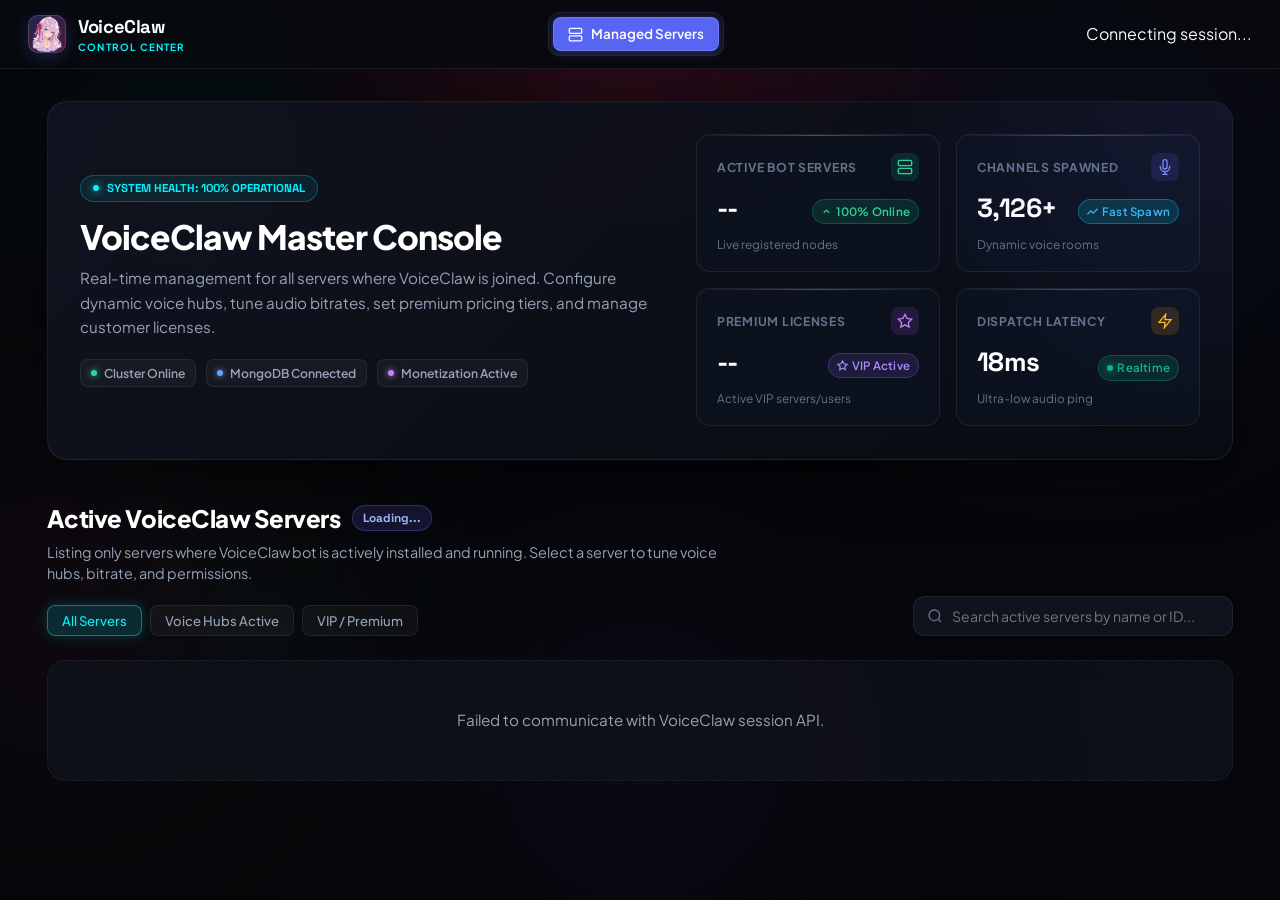
==== dashboard.html @ a47d057a "security: enforce strict authentication gate, protect admin endpoints, and add master owner key logi" ====
<!DOCTYPE html>

<html lang="en">

<head>

  <meta charset="UTF-8">

  <meta name="viewport" content="width=device-width, initial-scale=1.0, maximum-scale=1.0, user-scalable=no, viewport-fit=cover">

  <title>VoiceClaw Master Console | Active Server & Pricing Control Panel</title>

  <meta name="description" content="VoiceClaw Master Operations Dashboard - Manage active Discord servers, dynamic voice hubs, premium subscription pricing, and licenses.">

  <link rel="icon" href="/favicon.png">



  <!-- Typography -->

  <link rel="preconnect" href="https://fonts.googleapis.com">

  <link rel="preconnect" href="https://fonts.gstatic.com" crossorigin>

  <link href="https://fonts.googleapis.com/css2?family=Plus+Jakarta+Sans:wght@400;500;600;700;800&family=Space+Grotesk:wght@500;600;700&display=swap" rel="stylesheet">



  <link rel="stylesheet" href="/style.css?v=4.3">

  <link rel="stylesheet" href="/dashboard.css?v=4.3">

</head>

<body class="dash-body">

  <!-- Dynamic Ambient Mesh Canvas (Jahid_Hasan Motion Engine) -->
  <canvas id="ambient-canvas"></canvas>

  <!-- Ambient Background Glows -->

  <div class="dash-ambient-glow glow-1"></div>

  <div class="dash-ambient-glow glow-2"></div>



  <!-- Top Notification Toast -->

  <div id="dashToast" class="dash-toast">

    <div class="dash-toast-icon">

      <svg width="18" height="18" viewBox="0 0 24 24" fill="none" stroke="currentColor" stroke-width="2.5"><polyline points="20 6 9 17 4 12"/></svg>

    </div>

    <div id="dashToastMsg" class="dash-toast-text">Configuration updated successfully!</div>

  </div>



  <!-- Navigation Header -->

  <header class="dash-header">

    <div class="dash-nav-container">

      <div class="dash-nav-left">

        <a href="/" class="dash-brand" aria-label="VoiceClaw Home">

          <div class="brand-icon-box">

            <img src="/favicon.png" alt="VoiceClaw" class="brand-logo-img">

          </div>

          <div class="brand-text-col">

            <span class="dash-brand-name">VoiceClaw</span>

            <span class="dash-brand-sub">CONTROL CENTER</span>

          </div>

        </a>

        <div class="dash-root-badge" id="adminRootBadge" style="display:none;">

          <span class="pulse-indicator"></span>

          <span>ADMIN CONSOLE</span>

        </div>

      </div>



      <!-- Navigation Tabs -->

      <div class="dash-nav-center">

        <button class="dash-nav-tab active" data-tab="servers">

          <svg width="15" height="15" viewBox="0 0 24 24" fill="none" stroke="currentColor" stroke-width="2"><rect x="2" y="2" width="20" height="8" rx="2" ry="2"/><rect x="2" y="14" width="20" height="8" rx="2" ry="2"/><line x1="6" y1="6" x2="6.01" y2="6"/><line x1="6" y1="18" x2="6.01" y2="18"/></svg>

          <span class="tab-label-full">Managed Servers</span>

          <span class="tab-label-short">Servers</span>

        </button>

        <button class="dash-nav-tab" data-tab="pricing" id="tabPricingBtn" style="display:none;">

          <svg width="15" height="15" viewBox="0 0 24 24" fill="none" stroke="currentColor" stroke-width="2"><polygon points="12 2 15.09 8.26 22 9.27 17 14.14 18.18 21.02 12 17.77 5.82 21.02 7 14.14 2 9.27 8.91 8.26 12 2"/></svg>

          <span class="tab-label-full">Premium Pricing</span>

          <span class="tab-label-short">Pricing</span>

        </button>

        <button class="dash-nav-tab" data-tab="licenses" id="tabLicensesBtn" style="display:none;">

          <svg width="15" height="15" viewBox="0 0 24 24" fill="none" stroke="currentColor" stroke-width="2"><path d="M12 22s8-4 8-10V5l-8-3-8 3v7c0 6 8 10 8 10z"/></svg>

          <span class="tab-label-full">Granted Licenses</span>

          <span class="tab-label-short">Licenses</span>

        </button>

      </div>





      <div class="dash-nav-right" id="userProfileArea">

        <div class="dash-profile-skeleton">Connecting session...</div>

      </div>

    </div>

  </header>



  <!-- Main Container -->

  <main class="dash-main-container">

    

    <!-- Hero / Command Overview Card -->

    <section class="dash-hero-card">

      <div class="dash-hero-grid">

        <div class="dash-hero-left">

          <div class="dash-hero-tag">

            <span class="hero-tag-glow"></span>

            <span>SYSTEM HEALTH: 100% OPERATIONAL</span>

          </div>

          <h1 id="welcomeUser" class="dash-hero-title">VoiceClaw Master Console</h1>

          <p class="dash-hero-sub">

            Real-time management for all servers where VoiceClaw is joined. Configure dynamic voice hubs, tune audio bitrates, set premium pricing tiers, and manage customer licenses.

          </p>

          <div class="dash-quick-badges">

            <span class="quick-chip"><span class="chip-dot emerald"></span> Cluster Online</span>

            <span class="quick-chip"><span class="chip-dot blue"></span> MongoDB Connected</span>

            <span class="quick-chip"><span class="chip-dot purple"></span> Monetization Active</span>

          </div>

        </div>



        <!-- Metric KPI Cards (Liquid Glossium + Analytics Trend) -->
        <div class="dash-stat-grid">
          <div class="dash-stat-box" data-tilt>
            <div class="dash-stat-top">
              <span class="dash-stat-lbl">Active Bot Servers</span>
              <div class="stat-icon-wrapper emerald">
                <svg width="16" height="16" viewBox="0 0 24 24" fill="none" stroke="currentColor" stroke-width="2"><rect x="2" y="2" width="20" height="8" rx="2" ry="2"/><rect x="2" y="14" width="20" height="8" rx="2" ry="2"/><line x1="6" y1="6" x2="6.01" y2="6"/><line x1="6" y1="18" x2="6.01" y2="18"/></svg>
              </div>
            </div>
            <div class="stat-number-row">
              <span class="dash-stat-num" id="statGuildsCount">--</span>
              <span class="kpi-trend-pill success"><svg width="11" height="11" viewBox="0 0 24 24" fill="none" stroke="currentColor" stroke-width="2.5"><polyline points="18 15 12 9 6 15"/></svg> 100% Online</span>
            </div>
            <span class="dash-stat-sub">Live registered nodes</span>
          </div>

          <div class="dash-stat-box" data-tilt>
            <div class="dash-stat-top">
              <span class="dash-stat-lbl">Channels Spawned</span>
              <div class="stat-icon-wrapper blue">
                <svg width="16" height="16" viewBox="0 0 24 24" fill="none" stroke="currentColor" stroke-width="2"><path d="M12 1a3 3 0 0 0-3 3v8a3 3 0 0 0 6 0V4a3 3 0 0 0-3-3z"/><path d="M19 10v2a7 7 0 0 1-14 0v-2"/><line x1="12" y1="19" x2="12" y2="23"/><line x1="8" y1="23" x2="16" y2="23"/></svg>
              </div>
            </div>
            <div class="stat-number-row">
              <span class="dash-stat-num" id="statChannelsSpawned">3,126+</span>
              <span class="kpi-trend-pill cyan"><svg width="11" height="11" viewBox="0 0 24 24" fill="none" stroke="currentColor" stroke-width="2.5"><polyline points="23 6 13.5 15.5 8.5 10.5 1 18"/></svg> Fast Spawn</span>
            </div>
            <span class="dash-stat-sub">Dynamic voice rooms</span>
          </div>

          <div class="dash-stat-box" data-tilt>
            <div class="dash-stat-top">
              <span class="dash-stat-lbl">Premium Licenses</span>
              <div class="stat-icon-wrapper purple">
                <svg width="16" height="16" viewBox="0 0 24 24" fill="none" stroke="currentColor" stroke-width="2"><polygon points="12 2 15.09 8.26 22 9.27 17 14.14 18.18 21.02 12 17.77 5.82 21.02 7 14.14 2 9.27 8.91 8.26 12 2"/></svg>
              </div>
            </div>
            <div class="stat-number-row">
              <span class="dash-stat-num" id="statPremiumCount">--</span>
              <span class="kpi-trend-pill purple"><svg width="11" height="11" viewBox="0 0 24 24" fill="none" stroke="currentColor" stroke-width="2.5"><polygon points="12 2 15.09 8.26 22 9.27 17 14.14 18.18 21.02 12 17.77 5.82 21.02 7 14.14 2 9.27 8.91 8.26 12 2"/></svg> VIP Active</span>
            </div>
            <span class="dash-stat-sub">Active VIP servers/users</span>
          </div>

          <div class="dash-stat-box" data-tilt>
            <div class="dash-stat-top">
              <span class="dash-stat-lbl">Dispatch Latency</span>
              <div class="stat-icon-wrapper amber">
                <svg width="16" height="16" viewBox="0 0 24 24" fill="none" stroke="currentColor" stroke-width="2"><polygon points="13 2 3 14 12 14 11 22 21 10 12 10 13 2"/></svg>
              </div>
            </div>
            <div class="stat-number-row">
              <span class="dash-stat-num" id="statSpawnRate">18ms</span>
              <span class="kpi-trend-pill emerald"><span class="kpi-live-dot"></span> Realtime</span>
            </div>
            <span class="dash-stat-sub">Ultra-low audio ping</span>
          </div>
        </div>

      </div>

    </section>



    <!-- =========================================================================

         TAB 1: ACTIVE MANAGED SERVERS

         ========================================================================= -->

    <section class="dash-tab-content active" id="tabContentServers">

      <div class="dash-section-header">

        <div class="dash-section-title-wrap">

          <div class="title-with-pill">

            <h2 class="dash-section-title">Active VoiceClaw Servers</h2>

            <span class="dash-counter-pill" id="activeServersPill">Loading...</span>

          </div>

          <p class="dash-section-subtitle">
            Listing only servers where VoiceClaw bot is actively installed and running. Select a server to tune voice hubs, bitrate, and permissions.
          </p>
          <div class="dash-quick-filters">
            <button type="button" class="filter-pill active" data-filter="all">All Servers</button>
            <button type="button" class="filter-pill" data-filter="active-hubs">Voice Hubs Active</button>
            <button type="button" class="filter-pill" data-filter="vip">VIP / Premium</button>
          </div>
        </div>



        <div class="dash-filter-group">

          <div class="search-input-box">

            <svg class="search-icon" width="16" height="16" viewBox="0 0 24 24" fill="none" stroke="currentColor" stroke-width="2"><circle cx="11" cy="11" r="8"/><line x1="21" y1="21" x2="16.65" y2="16.65"/></svg>

            <input type="text" id="serverSearchInput" class="dash-search-input" placeholder="Search active servers by name or ID...">

          </div>

        </div>

      </div>



      <!-- Guilds Grid -->

      <div class="dash-guilds-grid" id="guildsGrid">

        <div class="dash-skeleton-grid">

          <div class="dash-skeleton-card">

            <div class="skeleton-row">

              <div class="skeleton-avatar"></div>

              <div class="skeleton-text-col">

                <div class="skeleton-line medium"></div>

                <div class="skeleton-line short"></div>

              </div>

            </div>

            <div class="skeleton-btn"></div>

          </div>

          <div class="dash-skeleton-card">

            <div class="skeleton-row">

              <div class="skeleton-avatar"></div>

              <div class="skeleton-text-col">

                <div class="skeleton-line medium"></div>

                <div class="skeleton-line short"></div>

              </div>

            </div>

            <div class="skeleton-btn"></div>

          </div>

        </div>

      </div>

    </section>



    <!-- =========================================================================

         TAB 2: PREMIUM PRICING CONTROL & MONETIZATION

         ========================================================================= -->

    <section class="dash-tab-content" id="tabContentPricing">

      <div class="dash-section-header">

        <div class="dash-section-title-wrap">

          <div class="title-with-pill">

            <h2 class="dash-section-title">Premium Pricing & Tiers Manager</h2>

            <span class="dash-counter-pill" id="pricingCountPill">3 Active Tiers</span>

          </div>

          <p class="dash-section-subtitle">

            Create, edit, and publish VoiceClaw subscription plans. Changes update the public pricing page and user dashboard in real-time.

          </p>

        </div>



        <div class="dash-filter-group">

          <button class="btn btn-primary" id="btnAddNewPlan">

            <svg width="16" height="16" viewBox="0 0 24 24" fill="none" stroke="currentColor" stroke-width="2.5"><line x1="12" y1="5" x2="12" y2="19"/><line x1="5" y1="12" x2="19" y2="12"/></svg>

            Add New Plan

          </button>

        </div>

      </div>



      <!-- Global Monetization Settings Bar -->

      <div class="admin-payment-settings-card">

        <div class="settings-card-header">

          <div class="settings-title-group">

            <svg width="18" height="18" viewBox="0 0 24 24" fill="none" stroke="currentColor" stroke-width="2"><rect x="1" y="4" width="22" height="16" rx="2" ry="2"/><line x1="1" y1="10" x2="23" y2="10"/></svg>

            <span>Payment Gateways & Instructions</span>

          </div>

          <button class="btn btn-secondary btn-sm" id="btnSavePaymentSettings">Save Settings</button>

        </div>

        <div class="settings-grid-3col">

          <div class="config-group">

            <label class="config-label">

              <span class="label-main">Currency Code</span>

              <span class="config-hint">e.g. USD, BDT, EUR</span>

            </label>

            <input type="text" id="cfgCurrency" class="dash-input" value="USD">

          </div>

          <div class="config-group">

            <label class="config-label">

              <span class="label-main">Currency Symbol</span>

              <span class="config-hint">e.g. $, ৳, €</span>

            </label>

            <input type="text" id="cfgCurrencySymbol" class="dash-input" value="$">

          </div>

          <div class="config-group">

            <label class="config-label">

              <span class="label-main">Support / Order Discord</span>

              <span class="config-hint">Invite or Ticket link</span>

            </label>

            <input type="text" id="cfgSupportUrl" class="dash-input" value="https://discord.gg/y9pgpbt">

          </div>

        </div>

        <div class="config-group" style="margin-top:12px;">

          <label class="config-label">

            <span class="label-main">Custom Payment Instructions (bKash, Nagad, Stripe, Crypto)</span>

            <span class="config-hint">Shown to users in the checkout / upgrade modal</span>

          </label>

          <textarea id="cfgPaymentInstructions" class="dash-input" rows="2" style="resize:vertical;">Pay via bKash / Nagad (Personal: 01XXXXXXXXX) or Discord Ticket. Open a ticket in our support server with your Transaction ID to get verified instantly.</textarea>

        </div>

      </div>



      <!-- Live Editable Pricing Plans Grid -->

      <div class="admin-pricing-grid" id="adminPricingGrid">

        <div class="dash-loading-card">

          <div class="dash-spinner"></div>

          <span>Loading pricing tiers...</span>

        </div>

      </div>

    </section>



    <!-- =========================================================================

         TAB 3: GRANTED LICENSES & USER PERMISSIONS

         ========================================================================= -->

    <section class="dash-tab-content" id="tabContentLicenses">

      <div class="dash-section-header">

        <div class="dash-section-title-wrap">

          <div class="title-with-pill">

            <h2 class="dash-section-title">Direct License Management</h2>

            <span class="dash-counter-pill" id="licensesCountPill">Loading...</span>

          </div>

          <p class="dash-section-subtitle">

            Instantly grant or revoke VoiceClaw Premium for any Discord server or user without requiring bot restarts.

          </p>

        </div>

      </div>



      <!-- Quick Grant License Form Card -->

      <div class="license-grant-card">

        <h3 class="grant-card-title">

          <svg width="18" height="18" viewBox="0 0 24 24" fill="none" stroke="currentColor" stroke-width="2"><path d="M12 22s8-4 8-10V5l-8-3-8 3v7c0 6 8 10 8 10z"/></svg>

          Grant New Premium License

        </h3>

        <div class="grant-form-row">

          <div class="config-group" style="flex:1;">

            <label class="config-label"><span class="label-main">Target Type</span></label>

            <select id="grantTargetType" class="dash-select">

              <option value="guild">Discord Server (Guild ID)</option>

              <option value="user">Discord User (User ID)</option>

            </select>

          </div>



          <div class="config-group" style="flex:2;">

            <label class="config-label"><span class="label-main">Select Active Server or Enter ID</span></label>

            <div style="display:flex; gap:8px;">

              <select id="grantServerSelect" class="dash-select" style="flex:1.2;">

                <option value="">-- Choose from Active Servers --</option>

              </select>

              <input type="text" id="grantTargetIdInput" class="dash-input" placeholder="Or paste Discord ID..." style="flex:1;">

            </div>

          </div>



          <div class="config-group" style="flex:1;">

            <label class="config-label"><span class="label-main">License Plan</span></label>

            <select id="grantPlanSelect" class="dash-select">

              <option value="Lifetime">Lifetime VIP</option>

              <option value="Yearly">Pro Guild Annual</option>

              <option value="Monthly">Server Monthly</option>

              <option value="Partner">Community Partner</option>

            </select>

          </div>



          <div style="align-self:flex-end;">

            <button class="btn btn-primary" id="btnSubmitGrantLicense" style="white-space:nowrap; padding:10px 20px;">

              Grant License

            </button>

          </div>

        </div>

      </div>



      <!-- Active Premium Licenses Tables -->

      <div class="licenses-split-grid">

        <div class="license-table-box">

          <div class="license-table-header">

            <h4><svg width="15" height="15" viewBox="0 0 24 24" fill="none" stroke="currentColor" stroke-width="2" style="margin-right:6px; vertical-align:-2px;"><path d="M2 4l3 12h14l3-12-6 7-4-7-4 7-6-7zm3 16h14v2H5v-2z"/></svg>Premium Guilds (Servers)</h4>

            <span class="dash-counter-pill" id="premGuildCount">0 Guilds</span>

          </div>

          <div class="license-table-wrap">

            <table class="dash-table" id="tablePremGuilds">

              <thead>

                <tr>

                  <th>Guild ID</th>

                  <th>Plan Tier</th>

                  <th>Granted At</th>

                  <th>Action</th>

                </tr>

              </thead>

              <tbody id="tbodyPremGuilds">

                <tr><td colspan="4" style="text-align:center; color:var(--text-muted);">Loading active premium servers...</td></tr>

              </tbody>

            </table>

          </div>

        </div>



        <div class="license-table-box">

          <div class="license-table-header">

            <h4><svg width="15" height="15" viewBox="0 0 24 24" fill="none" stroke="currentColor" stroke-width="2" style="margin-right:6px; vertical-align:-2px;"><polygon points="12 2 15.09 8.26 22 9.27 17 14.14 18.18 21.02 12 17.77 5.82 21.02 7 14.14 2 9.27 8.91 8.26 12 2"/></svg>Premium Users</h4>

            <span class="dash-counter-pill" id="premUserCount">0 Users</span>

          </div>

          <div class="license-table-wrap">

            <table class="dash-table" id="tablePremUsers">

              <thead>

                <tr>

                  <th>User ID</th>

                  <th>Plan Tier</th>

                  <th>Granted At</th>

                  <th>Action</th>

                </tr>

              </thead>

              <tbody id="tbodyPremUsers">

                <tr><td colspan="4" style="text-align:center; color:var(--text-muted);">Loading active premium users...</td></tr>

              </tbody>

            </table>

          </div>

        </div>

      </div>



    </section>



  </main>



  <!-- Server Management Drawer / Creator Channel Modal (Matching Exact TempVoice Screenshots) -->

  <div class="dash-modal-backdrop" id="guildModal">

    <div class="dash-modal-card creator-modal-card">

      

      <!-- Top Breadcrumbs & Header -->

      <div class="creator-modal-top">

        <div class="creator-breadcrumbs">

          <span>...</span>

          <span class="bc-sep">&gt;</span>

          <span>Server Settings</span>

          <span class="bc-sep">&gt;</span>

          <span class="bc-current">Creator Settings</span>

        </div>

        <button class="dash-modal-close" id="btnCloseModal" aria-label="Close modal">

          <svg width="14" height="14" viewBox="0 0 24 24" fill="none" stroke="currentColor" stroke-width="2.5" stroke-linecap="round" stroke-linejoin="round"><line x1="18" y1="6" x2="6" y2="18"/><line x1="6" y1="6" x2="18" y2="18"/></svg>

        </button>

      </div>





      <div class="creator-modal-title-row">

        <div class="creator-title-left">

          <div class="creator-plus-icon">+</div>

          <h2 id="modalGuildName">Creator Channel</h2>

          <span class="creator-date-pill" id="modalCreatorDate">Oct 3, 2026</span>

        </div>

        <div class="creator-title-badges">

          <span class="creator-badge instance"><span class="badge-dot"></span> VoiceClaw Instance</span>

          <span class="creator-badge" id="modalPremiumBadge">No Premium</span>

        </div>

      </div>



      <!-- Navigation Sub-Tabs -->

      <div class="creator-subtabs-nav">

        <button type="button" class="creator-subtab active" data-subtab="setup">

          <svg width="15" height="15" viewBox="0 0 24 24" fill="none" stroke="currentColor" stroke-width="2"><path d="M17 21v-2a4 4 0 0 0-4-4H5a4 4 0 0 0-4 4v2"/><circle cx="9" cy="7" r="4"/><path d="M23 21v-2a4 4 0 0 0-3-3.87"/><path d="M16 3.13a4 4 0 0 1 0 7.75"/></svg>

          Voice Setup & Hubs

        </button>

        <button type="button" class="creator-subtab" data-subtab="permissions">

          <svg width="15" height="15" viewBox="0 0 24 24" fill="none" stroke="currentColor" stroke-width="2"><path d="M14 2H6a2 2 0 0 0-2 2v16a2 2 0 0 0 2 2h12a2 2 0 0 0 2-2V8z"/><polyline points="14 2 14 8 20 8"/><line x1="16" y1="13" x2="8" y2="13"/><line x1="16" y1="17" x2="8" y2="17"/></svg>

          Permissions

        </button>

        <button type="button" class="creator-subtab" data-subtab="moderation">

          <svg width="15" height="15" viewBox="0 0 24 24" fill="none" stroke="currentColor" stroke-width="2"><path d="M12 22s8-4 8-10V5l-8-3-8 3v7c0 6 8 10 8 10z"/></svg>

          Moderation

        </button>

        <button type="button" class="creator-subtab" data-subtab="features">

          <svg width="15" height="15" viewBox="0 0 24 24" fill="none" stroke="currentColor" stroke-width="2"><circle cx="12" cy="12" r="3"/><path d="M19.4 15a1.65 1.65 0 0 0 .33 1.82l.06.06a2 2 0 0 1 0 2.83 2 2 0 0 1-2.83 0l-.06-.06a1.65 1.65 0 0 0-1.82-.33 1.65 1.65 0 0 0-1 1.51V21a2 2 0 0 1-2 2 2 2 0 0 1-2-2v-.09A1.65 1.65 0 0 0 9 19.4a1.65 1.65 0 0 0-1.82.33l-.06.06a2 2 0 0 1-2.83 0 2 2 0 0 1 0-2.83l.06-.06a1.65 1.65 0 0 0 .33-1.82 1.65 1.65 0 0 0-1.51-1H3a2 2 0 0 1-2-2 2 2 0 0 1 2-2h.09A1.65 1.65 0 0 0 4.6 9a1.65 1.65 0 0 0-.33-1.82l-.06-.06a2 2 0 0 1 0-2.83 2 2 0 0 1 2.83 0l.06.06a1.65 1.65 0 0 0 1.82.33H9a1.65 1.65 0 0 0 1-1.51V3a2 2 0 0 1 2-2 2 2 0 0 1 2 2v.09a1.65 1.65 0 0 0 1 1.51 1.65 1.65 0 0 0 1.82-.33l.06-.06a2 2 0 0 1 2.83 0 2 2 0 0 1 0 2.83l-.06.06a1.65 1.65 0 0 0-.33 1.82V9a1.65 1.65 0 0 0 1.51 1H21a2 2 0 0 1 2 2 2 2 0 0 1-2 2h-.09a1.65 1.65 0 0 0-1.51 1z"/></svg>

          Toggle Features

        </button>

      </div>



      <!-- Modal Body With Sub-tab Panes -->

      <div class="creator-modal-body">        <!-- SUBTAB 1: VOICE SETUP & HUBS (UNIFIED) -->

        <div class="creator-tab-pane active" id="paneSetup">

          

          <!-- Hidden inputs for backward compatibility -->

          <input type="hidden" id="cfgRoomPrefix" value="[OWNER_NICKNAME]'s Channel">

          <input type="hidden" id="cfgUserLimit" value="0">

          <input type="hidden" id="cfgUserLimitSlider" value="0">

          <input type="hidden" id="limitBadgeDisplay" value="∞">



          <!-- Card 1: Server Category & Audio Quality -->

          <div class="setup-section-card">

            <div class="setup-section-header">

              <div class="setup-section-title">

                <svg width="17" height="17" viewBox="0 0 24 24" fill="none" stroke="currentColor" stroke-width="2"><path d="M22 19a2 2 0 0 1-2 2H4a2 2 0 0 1-2-2V5a2 2 0 0 1 2-2h5l2 3h9a2 2 0 0 1 2 2z"/></svg>

                Target Server Category & Audio Quality

              </div>

              <span class="setup-section-desc">Select where your voice rooms and interactive control panel reside in your Discord server.</span>

            </div>



            <div class="creator-2col-grid">

              <!-- Left Column: Category Selection & Auto #interface -->

              <div class="creator-col">

                <div class="config-group">

                  <label class="creator-label">

                    <span class="c-label-title">

                      <svg width="15" height="15" viewBox="0 0 24 24" fill="none" stroke="currentColor" stroke-width="2"><path d="M22 19a2 2 0 0 1-2 2H4a2 2 0 0 1-2-2V5a2 2 0 0 1 2-2h5l2 3h9a2 2 0 0 1 2 2z"/></svg>

                      Discord Category

                    </span>

                  </label>

                  <select id="cfgCategory" class="dash-select">

                    <option value="">Default (Synced with Bot Category)</option>

                    <option value="__NEW__">+ Create Brand New Category...</option>

                  </select>

                  <span class="c-help-text">Choose an existing server category or create a new one for all voice rooms.</span>

                </div>



                <!-- New Category Input (Conditional) -->

                <div class="config-group" id="hubNewCategoryWrap" style="display:none; margin-top:14px;">

                  <label class="creator-label">

                    <span class="c-label-title">

                      <svg width="15" height="15" viewBox="0 0 24 24" fill="none" stroke="currentColor" stroke-width="2"><path d="M12 5v14M5 12h14"/></svg>

                      New Category Name

                    </span>

                  </label>

                  <input type="text" id="hubNewCategoryInput" class="dash-input" placeholder="e.g. Voice Rooms (Duo & Trio)" maxlength="80">

                </div>



                <!-- Auto Interface Toggle -->

                <div class="config-group toggle-group" style="margin-top:16px;">

                  <div class="toggle-text-wrap">

                    <span class="toggle-title">

                      <svg width="15" height="15" viewBox="0 0 24 24" fill="none" stroke="currentColor" stroke-width="2" style="margin-right:6px; vertical-align:-2px;"><path d="M21 15a2 2 0 0 1-2 2H7l-4 4V5a2 2 0 0 1 2-2h14a2 2 0 0 1 2 2z"/></svg>

                      Auto-create / Sync #interface Panel

                    </span>

                    <span class="c-help-text">Ensures interactive control buttons (Lock, Hide, Limit, Kick) exist in this category.</span>

                  </div>

                  <label class="switch">

                    <input type="checkbox" id="hubCreateInterface" checked>

                    <span class="slider"></span>

                  </label>

                </div>

              </div>



              <!-- Right Column: Bitrate & Position -->

              <div class="creator-col">

                <div class="config-group">

                  <label class="creator-label">

                    <span class="c-label-title"><svg width="15" height="15" viewBox="0 0 24 24" fill="none" stroke="currentColor" stroke-width="2"><path d="M3 18v-6a9 9 0 0 1 18 0v6"/><path d="M21 19a2 2 0 0 1-2 2h-1a2 2 0 0 1-2-2v-3a2 2 0 0 1 2-2h3zM3 19a2 2 0 0 0 2 2h1a2 2 0 0 0 2-2v-3a2 2 0 0 0-2-2H3z"/></svg> Voice Audio Bitrate</span>

                  </label>

                  <select id="cfgBitrate" class="dash-select">

                    <option value="64">64kbps (Standard Quality)</option>

                    <option value="96" selected>96kbps (High Quality - Recommended)</option>

                    <option value="128">128kbps (Nitro Tier 1)</option>

                    <option value="256">256kbps (Nitro Tier 2)</option>

                    <option value="384">384kbps (Nitro Tier 3)</option>

                  </select>

                  <span class="c-help-text">Select audio bitrate for newly generated voice channels.</span>

                </div>



                <div class="config-group" style="margin-top:16px;">

                  <label class="creator-label">

                    <span class="c-label-title"><svg width="15" height="15" viewBox="0 0 24 24" fill="none" stroke="currentColor" stroke-width="2"><circle cx="12" cy="12" r="10"/><circle cx="12" cy="2"/></svg> Temporary Channel Position</span>

                  </label>

                  <select id="cfgPosition" class="dash-select">

                    <option value="bottom" selected>At the bottom of category</option>

                    <option value="top">At the top of category</option>

                    <option value="below">Below Creator Channel</option>

                  </select>

                  <span class="c-help-text">Where user rooms spawn in relation to the Master Join channel.</span>

                </div>

              </div>

            </div>

          </div>



          <!-- Card 2: Voice Channel Deployer & Presets -->

          <div class="setup-section-card" style="margin-top:20px;">

            <div class="setup-section-header">

              <div class="setup-section-title">

                <svg width="17" height="17" viewBox="0 0 24 24" fill="none" stroke="currentColor" stroke-width="2"><path d="M17 21v-2a4 4 0 0 0-4-4H5a4 4 0 0 0-4 4v2"/><circle cx="9" cy="7" r="4"/><path d="M23 21v-2a4 4 0 0 0-3-3.87"/><path d="M16 3.13a4 4 0 0 1 0 7.75"/></svg>

                Deploy Voice Channels (Duo, Trio, Squad, Custom Limit, JTC)

              </div>

              <span class="setup-section-desc">Click a quick preset or customize player capacity and room template. Deploy as many channels as you need!</span>

            </div>



            <!-- Quick Presets Grid -->

            <div class="hub-presets-wrap">

              <div class="hub-presets-title">Quick 1-Click Presets</div>

              <div class="hub-presets-grid">

                <button type="button" class="hub-preset-card" id="presetDuo">

                  <span class="preset-icon-svg">

                    <svg width="20" height="20" viewBox="0 0 24 24" fill="none" stroke="currentColor" stroke-width="2"><path d="M16 21v-2a4 4 0 0 0-4-4H6a4 4 0 0 0-4 4v2"/><circle cx="9" cy="7" r="4"/><path d="M22 21v-2a4 4 0 0 0-3-3.87"/><path d="M16 3.13a4 4 0 0 1 0 7.75"/></svg>

                  </span>

                  <span class="preset-name">Duo VC Hub</span>

                  <span class="preset-meta">Limit: 2 Players</span>

                </button>



                <button type="button" class="hub-preset-card" id="presetTrio">

                  <span class="preset-icon-svg">

                    <svg width="20" height="20" viewBox="0 0 24 24" fill="none" stroke="currentColor" stroke-width="2"><polygon points="6 2 18 2 18 6 6 6 6 2"/><rect x="3" y="6" width="18" height="16" rx="2"/><circle cx="12" cy="14" r="2"/></svg>

                  </span>

                  <span class="preset-name">Trio VC Hub</span>

                  <span class="preset-meta">Limit: 3 Players</span>

                </button>



                <button type="button" class="hub-preset-card" id="presetSquad">

                  <span class="preset-icon-svg">

                    <svg width="20" height="20" viewBox="0 0 24 24" fill="none" stroke="currentColor" stroke-width="2"><rect x="3" y="3" width="7" height="7"/><rect x="14" y="3" width="7" height="7"/><rect x="14" y="14" width="7" height="7"/><rect x="3" y="14" width="7" height="7"/></svg>

                  </span>

                  <span class="preset-name">Squad VC Hub</span>

                  <span class="preset-meta">Limit: 4 Players</span>

                </button>



                <button type="button" class="hub-preset-card" id="presetJtc">

                  <span class="preset-icon-svg">

                    <svg width="20" height="20" viewBox="0 0 24 24" fill="none" stroke="currentColor" stroke-width="2"><polyline points="13 2 3 14 12 14 11 22 21 10 12 10 13 2"/></svg>

                  </span>

                  <span class="preset-name">Standard JTC</span>

                  <span class="preset-meta">Dynamic (Limit: ∞)</span>

                </button>



                <button type="button" class="hub-preset-card" id="presetFixed">

                  <span class="preset-icon-svg">

                    <svg width="20" height="20" viewBox="0 0 24 24" fill="none" stroke="currentColor" stroke-width="2"><path d="M20.59 13.41l-7.17 7.17a2 2 0 0 1-2.83 0L2 12V2h10l8.59 8.59a2 2 0 0 1 0 2.82z"/><line x1="7" y1="7" x2="7.01" y2="7"/></svg>

                  </span>

                  <span class="preset-name">Fixed-Name Hub</span>

                  <span class="preset-meta">Enforced Room Name</span>

                </button>



                <button type="button" class="hub-preset-card" id="presetPerm">

                  <span class="preset-icon-svg">

                    <svg width="20" height="20" viewBox="0 0 24 24" fill="none" stroke="currentColor" stroke-width="2"><circle cx="12" cy="8" r="7"/><polyline points="8.21 13.89 7 23 12 20 17 23 15.79 13.88"/></svg>

                  </span>

                  <span class="preset-name">Permanent VC</span>

                  <span class="preset-meta">24/7 Persistent Room</span>

                </button>

              </div>

            </div>



            <!-- Hub Config Inputs (2 Column Grid) -->

            <div class="creator-2col-grid" style="margin-top:16px;">

              <!-- Left Column: Master Join Name & User Limit -->

              <div class="creator-col">

                <!-- Hub Architecture Type -->

                <div class="config-group">

                  <label class="creator-label">

                    <span class="c-label-title">

                      <svg width="15" height="15" viewBox="0 0 24 24" fill="none" stroke="currentColor" stroke-width="2"><polygon points="12 2 2 7 12 12 22 7 12 2"/><polyline points="2 17 12 22 22 17"/><polyline points="2 12 12 17 22 12"/></svg>

                      Hub Architecture Type

                    </span>

                  </label>

                  <select id="hubTypeSelect" class="dash-select">

                    <option value="duo">Duo Voice Hub (Limit: 2 Players)</option>

                    <option value="trio">Trio Voice Hub (Limit: 3 Players)</option>

                    <option value="squad">Squad Voice Hub (Limit: 4 Players)</option>

                    <option value="jtc">Standard Join-to-Create (Dynamic)</option>

                    <option value="fixed">Fixed-Name Themed Hub (Locked Name)</option>

                    <option value="permanent">Permanent 24/7 Channel Hub</option>

                  </select>

                  <span class="c-help-text">Choose the operating model and capacity behavior for this hub.</span>

                </div>



                <!-- Master Join Channel Name -->

                <div class="config-group" style="margin-top:16px;">

                  <label class="creator-label">

                    <span class="c-label-title">

                      <svg width="15" height="15" viewBox="0 0 24 24" fill="none" stroke="currentColor" stroke-width="2"><path d="M3 18v-6a9 9 0 0 1 18 0v6"/><path d="M21 19a2 2 0 0 1-2 2h-1a2 2 0 0 1-2-2v-3a2 2 0 0 1 2-2h3zM3 19a2 2 0 0 0 2 2h1a2 2 0 0 0 2-2v-3a2 2 0 0 0-2-2H3z"/></svg>

                      Master Join Channel Name

                    </span>

                  </label>

                  <input type="text" id="hubJoinChanName" class="dash-input" value="+ Join Duo" placeholder="e.g. + Join Duo" maxlength="90">

                  <span class="c-help-text">The channel members click to automatically spawn their room.</span>

                </div>



                <!-- User Limit (Slider + Input) -->

                <div class="config-group" style="margin-top:16px;">

                  <label class="creator-label">

                    <span class="c-label-title">

                      <svg width="15" height="15" viewBox="0 0 24 24" fill="none" stroke="currentColor" stroke-width="2"><path d="M17 21v-2a4 4 0 0 0-4-4H5a4 4 0 0 0-4 4v2"/><circle cx="9" cy="7" r="4"/><path d="M23 21v-2a4 4 0 0 0-3-3.87"/><path d="M16 3.13a4 4 0 0 1 0 7.75"/></svg>

                      Player Capacity Limit

                    </span>

                    <span class="limit-badge-pill" id="hubLimitBadge">2</span>

                  </label>

                  <div class="slider-row">

                    <input type="range" id="hubLimitSlider" min="0" max="99" value="2" class="c-slider">

                    <input type="number" id="hubLimitNum" min="0" max="99" value="2" class="dash-input" style="width:70px; text-align:center;">

                  </div>

                  <span class="c-help-text">Set 0 for unlimited, 2 for Duo, 3 for Trio, 4 for Squad, or any custom number.</span>

                </div>

              </div>



              <!-- Right Column: Room Name Template & Lock -->

              <div class="creator-col">

                <!-- Spawned Room Name Template -->

                <div class="config-group">

                  <label class="creator-label">

                    <span class="c-label-title">

                      <svg width="15" height="15" viewBox="0 0 24 24" fill="none" stroke="currentColor" stroke-width="2"><polygon points="11 5 6 9 2 9 2 15 6 15 11 19 11 5"/><path d="M19.07 4.93a10 10 0 0 1 0 14.14"/><path d="M15.54 8.46a5 5 0 0 1 0 7.07"/></svg>

                      Spawned Room Name Template

                    </span>

                  </label>

                  <input type="text" id="hubRoomNameTemplate" class="dash-input" value="Duo {num}" placeholder="e.g. Duo {num} or {user}'s Room" maxlength="90">

                  <div class="naming-variable-chips" style="margin-top:6px;">

                    <span class="var-chip" onclick="document.getElementById('hubRoomNameTemplate').value += ' {user}';">+ {user}</span>

                    <span class="var-chip" onclick="document.getElementById('hubRoomNameTemplate').value += ' {game}';">+ {game}</span>

                    <span class="var-chip" onclick="document.getElementById('hubRoomNameTemplate').value += ' {num}';">+ {num}</span>

                    <span class="var-chip" onclick="document.getElementById('hubRoomNameTemplate').value += ' [OWNER_NICKNAME]';">+ [OWNER_NICKNAME]</span>

                  </div>

                  <span class="c-help-text">Format used when generating rooms from this hub.</span>

                </div>



                <!-- Lock Room Name Toggle -->

                <div class="config-group toggle-group" style="margin-top:20px;">

                  <div class="toggle-text-wrap">

                    <span class="toggle-title">

                      <svg width="15" height="15" viewBox="0 0 24 24" fill="none" stroke="currentColor" stroke-width="2" style="margin-right:6px; vertical-align:-2px;"><rect x="3" y="11" width="18" height="11" rx="2" ry="2"/><path d="M7 11V7a5 5 0 0 1 10 0v4"/></svg>

                      Lock Spawned Room Name

                    </span>

                    <span class="c-help-text">Prevent users from changing the room name via control panel.</span>

                  </div>

                  <label class="switch">

                    <input type="checkbox" id="hubLockName">

                    <span class="slider"></span>

                  </label>

                </div>

              </div>

            </div>



            <!-- Deploy Action Bar -->

            <div class="hub-deploy-footer" style="margin-top:20px;">

              <div class="hub-deploy-hint">

                <svg width="15" height="15" viewBox="0 0 24 24" fill="none" stroke="currentColor" stroke-width="2"><circle cx="12" cy="12" r="10"/><line x1="12" y1="16" x2="12" y2="12"/><line x1="12" y1="8" x2="12.01" y2="8"/></svg>

                <span>Channels will be created instantly under the selected Discord category.</span>

              </div>

              <button type="button" class="btn-deploy-hub" id="btnDeployHub">

                <svg width="15" height="15" viewBox="0 0 24 24" fill="none" stroke="currentColor" stroke-width="2.4" stroke-linecap="round" stroke-linejoin="round"><line x1="12" y1="5" x2="12" y2="19"/><line x1="5" y1="12" x2="19" y2="12"/></svg>

                Deploy Voice Hub to Server

              </button>

            </div>

          </div>

          <!-- Interactive Discord Voice Channel Simulator (Liquid Glossium) -->
          <div class="discord-simulator-card" id="discordSimulatorCard" data-tilt>
            <div class="simulator-card-header">
              <div class="sim-header-left">
                <div class="discord-sim-icon">
                  <svg width="20" height="20" viewBox="0 0 24 24" fill="currentColor">
                    <path d="M20.317 4.37a19.791 19.791 0 0 0-4.885-1.515.074.074 0 0 0-.079.037c-.21.375-.444.864-.608 1.25a18.27 18.27 0 0 0-5.487 0 12.64 12.64 0 0 0-.617-1.25.077.077 0 0 0-.079-.037A19.736 19.736 0 0 0 3.677 4.37a.07.07 0 0 0-.032.027C.533 9.046-.32 13.58.099 18.057a.082.082 0 0 0 .031.057 19.9 19.9 0 0 0 5.993 3.03.078.078 0 0 0 .084-.028c.462-.63.874-1.295 1.226-1.994.021-.041.001-.09-.041-.106a13.107 13.107 0 0 1-1.872-.892.077.077 0 0 1-.008-.128 10.2 10.2 0 0 0 .372-.292.074.074 0 0 1 .077-.01c3.929 1.793 8.18 1.793 12.061 0a.074.074 0 0 1 .078.01c.12.098.246.198.373.292a.077.077 0 0 1-.006.127 12.299 12.299 0 0 1-1.873.894.077.077 0 0 0-.041.107c.36.698.772 1.362 1.225 1.993a.076.076 0 0 0 .084.028 19.839 19.839 0 0 0 6.002-3.03.077.077 0 0 0 .032-.054c.5-5.177-.838-9.674-3.549-13.66a.061.061 0 0 0-.031-.028zM8.02 15.33c-1.183 0-2.157-1.085-2.157-2.419 0-1.333.956-2.419 2.157-2.419 1.21 0 2.176 1.096 2.157 2.42 0 1.333-.956 2.418-2.157 2.418zm7.975 0c-1.183 0-2.157-1.085-2.157-2.419 0-1.333.955-2.419 2.157-2.419 1.21 0 2.176 1.096 2.157 2.42 0 1.333-.946 2.418-2.157 2.418z"/>
                  </svg>
                </div>
                <div>
                  <div class="sim-header-title">Live Discord Channel Simulation</div>
                  <div class="sim-header-desc">Real-time preview matching your configuration below</div>
                </div>
              </div>
              <span class="sim-live-badge"><span class="badge-dot-green"></span> LIVE PREVIEW</span>
            </div>

            <div class="discord-mock-container">
              <!-- Category Header -->
              <div class="mock-category-row">
                <svg class="mock-caret" width="10" height="10" viewBox="0 0 24 24" fill="none" stroke="currentColor" stroke-width="3"><polyline points="6 9 12 15 18 9"/></svg>
                <span class="mock-cat-title" id="mockCatTitle">[ VOICE-CLAW ]</span>
              </div>

              <!-- #interface channel -->
              <div class="mock-channel-row text-chan" id="mockInterfaceRow">
                <span class="mock-chan-icon">#</span>
                <span class="mock-chan-name">vc-menu²</span>
                <span class="mock-chan-badge">INTERFACE</span>
              </div>

              <!-- Master Join Channel -->
              <div class="mock-channel-row voice-chan master" id="mockMasterJoinRow">
                <svg class="mock-speaker-icon" width="16" height="16" viewBox="0 0 24 24" fill="none" stroke="currentColor" stroke-width="2">
                  <polygon points="11 5 6 9 2 9 2 15 6 15 11 19 11 5"/>
                  <path d="M19.07 4.93a10 10 0 0 1 0 14.14"/>
                  <path d="M15.54 8.46a5 5 0 0 1 0 7.07"/>
                </svg>
                <span class="mock-chan-name" id="mockMasterJoinName">+ Join Duo</span>
                <span class="mock-join-pill">JOIN TO CREATE</span>
              </div>

              <!-- Spawned User Channel (Active with members!) -->
              <div class="mock-channel-row voice-chan spawned-active" id="mockSpawnedRow">
                <svg class="mock-speaker-icon active" width="16" height="16" viewBox="0 0 24 24" fill="currentColor">
                  <path d="M12 14c1.66 0 3-1.34 3-3V5c0-1.66-1.34-3-3-3S9 3.34 9 5v6c0 1.66 1.34 3 3 3z"/>
                  <path d="M17 11c0 2.76-2.24 5-5 5s-5-2.24-5-5H5c0 3.53 2.61 6.43 6 6.92V21h2v-3.08c3.39-.49 6-3.39 6-6.92h-2z"/>
                </svg>
                <span class="mock-chan-name" id="mockSpawnedName">Duo #1</span>
                <div class="mock-chan-right">
                  <span class="mock-lock-icon" id="mockLockIcon" style="display:none;">🔒</span>
                  <span class="mock-limit-badge" id="mockLimitBadge">2</span>
                </div>
              </div>

              <!-- Mock Members inside spawned channel -->
              <div class="mock-user-tree">
                <div class="mock-user-item">
                  <img src="/favicon.png" class="mock-user-pfp" alt="User Avatar">
                  <span class="mock-user-name">WHISPER</span>
                  <span class="mock-crown" title="Channel Owner">👑</span>
                  <span class="mock-voice-activity"></span>
                </div>
                <div class="mock-user-item secondary">
                  <div class="mock-user-pfp-placeholder">VC</div>
                  <span class="mock-user-name">Ordinary Sojib</span>
                  <svg class="mock-muted-icon" width="14" height="14" viewBox="0 0 24 24" fill="none" stroke="currentColor" stroke-width="2">
                    <line x1="1" y1="1" x2="23" y2="23"/>
                    <path d="M9 9v3a3 3 0 0 0 5.12 2.12M15 9.34V4a3 3 0 0 0-5.94-.6"/>
                  </svg>
                </div>
              </div>

            </div>
          </div>

          <!-- Card 3: Active Voice Hubs in Server -->
          <div class="active-hubs-wrap" style="margin-top:20px;">
            <div class="active-hubs-header">
              <h5>
                <svg width="16" height="16" viewBox="0 0 24 24" fill="none" stroke="currentColor" stroke-width="2" style="vertical-align:-2px; margin-right:6px;"><path d="M2 12h20"/><path d="M20 12v8H4v-8"/><path d="M6 12V4h12v8"/></svg>
                Active Voice Hubs in this Server
              </h5>
              <button type="button" class="btn btn-secondary btn-sm" id="btnRefreshHubsList" style="padding:6px 12px; font-size:0.78rem; display:inline-flex; align-items:center; gap:6px;">
                <svg width="13" height="13" viewBox="0 0 24 24" fill="none" stroke="currentColor" stroke-width="2"><polyline points="23 4 23 10 17 10"/><polyline points="1 20 1 14 7 14"/><path d="M3.51 9a9 9 0 0 1 14.85-3.36L23 10M1 14l4.64 4.36A9 9 0 0 0 20.49 15"/></svg>
                Refresh Hubs
              </button>
            </div>
            <div id="activeHubsList" class="active-hubs-container">
              <div class="empty-hubs-state">Loading active voice hubs...</div>
            </div>
          </div>

        </div>

        <!-- SUBTAB 2: PERMISSIONS -->
        <div class="creator-tab-pane" id="panePermissions">
          
          <div class="setup-section-card">
            <div class="setup-section-header">
              <div class="setup-section-title">
                <svg width="17" height="17" viewBox="0 0 24 24" fill="none" stroke="currentColor" stroke-width="2"><path d="M12 22s8-4 8-10V5l-8-3-8 3v7c0 6 8 10 8 10z"/></svg>
                Channel Access & Privacy Modes
              </div>
              <span class="setup-section-desc">Control who can see, connect to, and sync permissions with newly created voice rooms.</span>
            </div>

            <div class="creator-2col-grid">
              <!-- Left Column: Access Roles & Permissions Sync -->
              <div class="creator-col">
                <div class="config-group">
                  <label class="creator-label">
                    <span class="c-label-title"><svg width="15" height="15" viewBox="0 0 24 24" fill="none" stroke="currentColor" stroke-width="2"><path d="M17 21v-2a4 4 0 0 0-4-4H5a4 4 0 0 0-4 4v2"/><circle cx="9" cy="7" r="4"/></svg> Temporary Channel Access Roles</span>
                    <span class="limit-badge-pill" id="accessRoleBadge">@everyone</span>
                  </label>
                  <select id="cfgAccessRole" class="dash-select">
                    <option value="@everyone">@everyone</option>
                  </select>
                  <span class="c-help-text">Select roles required to view or connect to temporary rooms, overriding @everyone.</span>
                </div>

                <div class="config-group" style="margin-top:16px;">
                  <label class="creator-label">
                    <span class="c-label-title"><svg width="15" height="15" viewBox="0 0 24 24" fill="none" stroke="currentColor" stroke-width="2"><polyline points="9 11 12 14 22 4"/><path d="M21 12v7a2 2 0 0 1-2 2H5a2 2 0 0 1-2-2V5a2 2 0 0 1 2-2h11"/></svg> Category Permissions Sync</span>
                  </label>
                  <select id="cfgPermissionsSync" class="dash-select">
                    <option value="dont_sync" selected>Don't Sync (Independent Channel)</option>
                    <option value="sync_category">Sync with Category Permissions</option>
                  </select>
                  <span class="c-help-text">Choose whether temporary channels inherit parent category permission overrides.</span>
                </div>
              </div>

              <!-- Right Column: Privacy Mode & Owner Permissions -->
              <div class="creator-col">
                <div class="config-group">
                  <label class="creator-label">
                    <span class="c-label-title"><svg width="15" height="15" viewBox="0 0 24 24" fill="none" stroke="currentColor" stroke-width="2"><path d="M12 22s8-4 8-10V5l-8-3-8 3v7c0 6 8 10 8 10z"/></svg> Default Privacy Mode</span>
                  </label>
                  <select id="cfgPrivacyMode" class="dash-select">
                    <option value="public" selected>Public (Anyone with access can join)</option>
                    <option value="locked">Locked (Only invited or permitted members)</option>
                    <option value="hidden">Hidden (Invisible to other server members)</option>
                  </select>
                  <span class="c-help-text">Initial visibility and lock state of user channels when created.</span>
                </div>

                <div class="config-group" style="margin-top:16px;">
                  <label class="creator-label">
                    <span class="c-label-title"><svg width="15" height="15" viewBox="0 0 24 24" fill="none" stroke="currentColor" stroke-width="2"><circle cx="12" cy="7" r="4"/><path d="M5.5 21a6.5 6.5 0 0 1 13 0"/></svg> Temporary Channel Owner Permissions</span>
                  </label>
                  <div class="perm-multiselect" id="ownerPermsMultiselect">
                    <div class="perm-multiselect-trigger" id="ownerPermsTrigger" tabindex="0">
                      <div class="perm-trigger-content">
                        <span class="perm-trigger-badge" id="ownerPermsBadge">11 Selected</span>
                        <span class="perm-trigger-preview" id="ownerPermsPreview">Send Polls, Screenshare, Voice...</span>
                      </div>
                      <svg class="perm-chevron" width="16" height="16" viewBox="0 0 24 24" fill="none" stroke="currentColor" stroke-width="2"><polyline points="6 9 12 15 18 9"/></svg>
                    </div>
                    <div class="perm-dropdown-menu" id="ownerPermsDropdown">
                      <div class="perm-dropdown-toolbar">
                        <div class="perm-search-box">
                          <svg width="13" height="13" viewBox="0 0 24 24" fill="none" stroke="currentColor" stroke-width="2"><circle cx="11" cy="11" r="8"/><line x1="21" y1="21" x2="16.65" y2="16.65"/></svg>
                          <input type="text" id="ownerPermsSearch" placeholder="Search permissions..." autocomplete="off" />
                        </div>
                        <div class="perm-actions">
                          <button type="button" class="perm-action-btn" id="btnPermSelectAll">All</button>
                          <button type="button" class="perm-action-btn" id="btnPermSelectSafe">Default</button>
                          <button type="button" class="perm-action-btn" id="btnPermSelectNone">None</button>
                        </div>
                      </div>
                      <div class="perm-list-scroll" id="ownerPermsList">
                        <!-- Rendered dynamically -->
                      </div>
                    </div>
                  </div>
                  <span class="c-help-text">Special Discord permissions granted to the channel creator inside their room.</span>
                </div>
              </div>
            </div>
          </div>

        </div>

        <!-- SUBTAB 3: MODERATION -->
        <div class="creator-tab-pane" id="paneModeration">
          
          <!-- Card 1: Channel Security & Moderation Actions -->
          <div class="setup-section-card">
            <div class="setup-section-header">
              <div class="setup-section-title">
                <svg width="17" height="17" viewBox="0 0 24 24" fill="none" stroke="currentColor" stroke-width="2"><path d="M12 22s8-4 8-10V5l-8-3-8 3v7c0 6 8 10 8 10z"/></svg>
                Channel Security & Moderation Guardrails
              </div>
              <span class="setup-section-desc">Automated rules for vote kicking, name censorship, owner settings recovery, and age verification.</span>
            </div>

            <div class="creator-2col-grid">
              <!-- Left Column: Vote Kick & 18+ Age Gate -->
              <div class="creator-col">
                <div class="config-group">
                  <label class="creator-label">
                    <span class="c-label-title">
                      <svg width="15" height="15" viewBox="0 0 24 24" fill="none" stroke="currentColor" stroke-width="2"><polyline points="9 11 12 14 22 4"/><path d="M21 12v7a2 2 0 0 1-2 2H5a2 2 0 0 1-2-2V5a2 2 0 0 1 2-2h11"/></svg>
                      Vote Kick Percentage Required
                    </span>
                    <span class="limit-badge-pill" id="voteKickBadge">50%</span>
                  </label>
                  <div class="slider-row">
                    <input type="range" id="cfgVoteKickSlider" min="10" max="100" step="5" value="50" class="c-slider">
                  </div>
                  <span class="c-help-text">Percentage of active channel members required to vote yes before a user is kicked.</span>
                </div>

                <div class="config-group toggle-group" style="margin-top:20px;">
                  <div class="toggle-text-wrap">
                    <span class="toggle-title">
                      <svg width="15" height="15" viewBox="0 0 24 24" fill="none" stroke="currentColor" stroke-width="2" style="margin-right:6px; vertical-align:-2px;"><circle cx="12" cy="12" r="10"/><path d="M12 8v4"/><path d="M12 16h.01"/></svg>
                      Age Restriction (18+) for In-Voice Chat
                    </span>
                    <span class="c-help-text">Enforces Discord NSFW/18+ content verification for chat & media in temporary rooms.</span>
                  </div>
                  <label class="switch">
                    <input type="checkbox" id="cfgAgeRestriction">
                    <span class="slider"></span>
                  </label>
                </div>
              </div>

              <!-- Right Column: Auto-Recovery & Name Censorship -->
              <div class="creator-col">
                <div class="config-group">
                  <label class="creator-label">
                    <span class="c-label-title">
                      <svg width="15" height="15" viewBox="0 0 24 24" fill="none" stroke="currentColor" stroke-width="2"><path d="M21.5 2v6h-6M21.34 15.57a10 10 0 1 1-.57-8.38l5.67-5.67"/></svg>
                      Recover Owner Settings
                    </span>
                  </label>
                  <select id="cfgRecoverSettings" class="dash-select">
                    <option value="all" selected>Full Recovery (Name, Limit, Blocked/Trusted, Privacy)</option>
                    <option value="minimal">Minimal (Name & User Limit only)</option>
                    <option value="none">Disabled (Reset Settings on Re-Join)</option>
                  </select>
                  <span class="c-help-text">Restores previous room configuration automatically when the owner reconnects.</span>
                </div>

                <div class="config-group" style="margin-top:16px;">
                  <label class="creator-label">
                    <span class="c-label-title">
                      <svg width="15" height="15" viewBox="0 0 24 24" fill="none" stroke="currentColor" stroke-width="2"><circle cx="12" cy="12" r="10"/><line x1="4.93" y1="4.93" x2="19.07" y2="19.07"/></svg>
                      Censor Words in Channel Names
                    </span>
                  </label>
                  <input type="text" id="cfgCensorNames" class="dash-input" placeholder="e.g. badword1, badword2, swearword">
                  <span class="c-help-text">Comma-separated list of prohibited words. Inappropriate channel names will be masked.</span>
                </div>
              </div>
            </div>
          </div>

          <!-- Card 2: Discord Audit & Moderation Webhook -->
          <div class="setup-section-card" style="margin-top:20px;">
            <div class="setup-section-header">
              <div class="setup-section-title">
                <svg width="17" height="17" viewBox="0 0 24 24" fill="none" stroke="currentColor" stroke-width="2"><path d="M14 2H6a2 2 0 0 0-2 2v16a2 2 0 0 0 2 2h12a2 2 0 0 0 2-2V8z"/><polyline points="14 2 14 8 20 8"/><line x1="16" y1="13" x2="8" y2="13"/><line x1="16" y1="17" x2="8" y2="17"/></svg>
                Discord Audit Logging Webhook
              </div>
              <span class="setup-section-desc">Receive real-time Discord notifications whenever rooms are created, renamed, locked, kicked, or deleted.</span>
            </div>

            <div class="config-group">
              <label class="creator-label">
                <span class="c-label-title">
                  <svg width="15" height="15" viewBox="0 0 24 24" fill="none" stroke="currentColor" stroke-width="2"><path d="M10 13a5 5 0 0 0 7.54.54l3-3a5 5 0 0 0-7.07-7.07l-1.72 1.71"/><path d="M14 11a5 5 0 0 0-7.54-.54l-3 3a5 5 0 0 0 7.07 7.07l1.71-1.71"/></svg>
                  Discord Webhook URL
                </span>
                <span class="limit-badge-pill" style="background:rgba(88,101,242,0.15); color:#a5b4fc; border-color:rgba(88,101,242,0.3);">DISCORD WEBHOOK</span>
              </label>
              <input type="text" id="cfgModerationWebhook" class="dash-input" placeholder="https://discord.com/api/webhooks/...">
              <span class="c-help-text">Create a webhook under Discord Server Settings → Integrations → Webhooks and paste its URL here.</span>
            </div>
          </div>

        </div>

        <!-- SUBTAB 5: TOGGLE FEATURES (ROLE PERMISSIONS MATRIX - Screenshots 4 & 5) -->

        <div class="creator-tab-pane" id="paneFeatures">

          <div class="feature-roles-intro">

            <h4><svg width="16" height="16" viewBox="0 0 24 24" fill="none" stroke="currentColor" stroke-width="2"><circle cx="12" cy="12" r="3"/><path d="M19.4 15a1.65 1.65 0 0 0 .33 1.82l.06.06a2 2 0 0 1 0 2.83 2 2 0 0 1-2.83 0l-.06-.06a1.65 1.65 0 0 0-1.82-.33 1.65 1.65 0 0 0-1 1.51V21a2 2 0 0 1-2 2 2 2 0 0 1-2-2v-.09A1.65 1.65 0 0 0 9 19.4a1.65 1.65 0 0 0-1.82.33l-.06.06a2 2 0 0 1-2.83 0 2 2 0 0 1 0-2.83l.06-.06a1.65 1.65 0 0 0 .33-1.82 1.65 1.65 0 0 0-1.51-1H3a2 2 0 0 1-2-2 2 2 0 0 1 2-2h.09A1.65 1.65 0 0 0 4.6 9a1.65 1.65 0 0 0-.33-1.82l-.06-.06a2 2 0 0 1 0-2.83 2 2 0 0 1 2.83 0l.06.06a1.65 1.65 0 0 0 1.82.33H9a1.65 1.65 0 0 0 1-1.51V3a2 2 0 0 1 2-2 2 2 0 0 1 2 2v.09a1.65 1.65 0 0 0 1 1.51 1.65 1.65 0 0 0 1.82-.33l.06-.06a2 2 0 0 1 2.83 0 2 2 0 0 1 0 2.83l-.06.06a1.65 1.65 0 0 0-.33 1.82V9a1.65 1.65 0 0 0 1.51 1H21a2 2 0 0 1 2 2 2 2 0 0 1-2 2h-.09a1.65 1.65 0 0 0-1.51 1z"/></svg> Toggle Features & Permissions Matrix</h4>

            <p>Select which Discord role is granted permission to use each feature and command.</p>

          </div>



          <div class="feature-roles-list" id="featureRolesList">

            <!-- 19 Granular Feature Items Populated Dynamically -->

          </div>

        </div>







      </div>



      <!-- Modal Footer -->

      <div class="dash-modal-footer">

        <button type="button" class="btn btn-secondary" id="btnCancelConfig">Cancel</button>

        <button type="button" class="btn btn-primary" id="btnSaveConfig">

          <svg width="16" height="16" viewBox="0 0 24 24" fill="none" stroke="currentColor" stroke-width="2"><polyline points="20 6 9 17 4 12"/></svg>

          Save All Settings

        </button>

      </div>



    </div>

  </div>



  <!-- Plan Edit / Create Modal -->

  <div class="dash-modal-backdrop" id="planModal">

    <div class="dash-modal-card">

      <div class="dash-modal-header">

        <div class="dash-modal-title-group">

          <div class="guild-modal-avatar" style="color:var(--accent-cyan); background:rgba(0,242,254,0.1);"><svg width="20" height="20" viewBox="0 0 24 24" fill="none" stroke="currentColor" stroke-width="2"><path d="M6 3h12l4 6-10 12L2 9z"/><path d="M11 3L8 9l4 12 4-12-3-6"/><path d="M2 9h20"/></svg></div>

          <div class="guild-modal-text">

            <h3 id="planModalTitle">Edit Pricing Plan</h3>

            <span class="modal-guild-id" id="planModalSub">Customize pricing tier parameters</span>

          </div>

        </div>

        <button class="dash-modal-close" id="btnClosePlanModal">

          <svg width="14" height="14" viewBox="0 0 24 24" fill="none" stroke="currentColor" stroke-width="2.5" stroke-linecap="round" stroke-linejoin="round"><line x1="18" y1="6" x2="6" y2="18"/><line x1="6" y1="6" x2="18" y2="18"/></svg>

        </button>

      </div>





      <div class="dash-modal-body">

        <input type="hidden" id="editPlanId">

        

        <div class="config-row-2col">

          <div class="config-group">

            <label class="config-label"><span class="label-main">Plan Name</span></label>

            <input type="text" id="editPlanName" class="dash-input" placeholder="e.g. Pro Server Monthly">

          </div>

          <div class="config-group">

            <label class="config-label"><span class="label-main">Badge Tag (Optional)</span></label>

            <input type="text" id="editPlanBadge" class="dash-input" placeholder="e.g. Popular, Save 40%">

          </div>

        </div>



        <div class="config-row-2col">

          <div class="config-group">

            <label class="config-label"><span class="label-main">Display Price</span></label>

            <input type="text" id="editPlanPrice" class="dash-input" placeholder="e.g. $2.99 or ৳299">

          </div>

          <div class="config-group">

            <label class="config-label"><span class="label-main">Billing Cycle / Period</span></label>

            <input type="text" id="editPlanPeriod" class="dash-input" placeholder="e.g. / month, / year, one-time">

          </div>

        </div>



        <div class="config-group">

          <label class="config-label"><span class="label-main">Short Description</span></label>

          <input type="text" id="editPlanDesc" class="dash-input" placeholder="Highlight why users should get this tier">

        </div>



        <div class="config-group">

          <label class="config-label">

            <span class="label-main">Features & Perks (One per line)</span>

            <span class="config-hint">Each line becomes a verified checkmark in the pricing card</span>

          </label>

          <textarea id="editPlanFeatures" class="dash-input" rows="5" style="resize:vertical;"></textarea>

        </div>



        <div class="config-group">

          <label class="config-label"><span class="label-main">Checkout / Support Link</span></label>

          <input type="text" id="editPlanCheckoutUrl" class="dash-input" placeholder="https://discord.gg/y9pgpbt or Stripe checkout link">

        </div>



        <div class="config-row-2col">

          <div class="config-group toggle-group" style="padding:10px 14px;">

            <span class="toggle-title">Featured Card</span>

            <label class="switch">

              <input type="checkbox" id="editPlanFeatured">

              <span class="slider"></span>

            </label>

          </div>

          <div class="config-group toggle-group" style="padding:10px 14px;">

            <span class="toggle-title">Plan Active</span>

            <label class="switch">

              <input type="checkbox" id="editPlanActive" checked>

              <span class="slider"></span>

            </label>

          </div>

        </div>



      </div>



      <div class="dash-modal-footer">

        <button class="btn btn-secondary" id="btnCancelPlanModal">Cancel</button>

        <button class="btn btn-primary" id="btnSavePlanModal">Save Tier</button>

      </div>

    </div>

  </div>

  <!-- Owner Master Pass Modal -->
  <div class="dash-modal-backdrop" id="adminAuthModal">
    <div class="dash-modal-card" style="max-width: 440px;">
      <div class="dash-modal-header">
        <div class="dash-modal-title-group">
          <div class="guild-modal-avatar" style="color:var(--accent-cyan); background:rgba(0,242,254,0.1);">
            <svg width="20" height="20" viewBox="0 0 24 24" fill="none" stroke="currentColor" stroke-width="2"><rect x="3" y="11" width="18" height="11" rx="2" ry="2"/><path d="M7 11V7a5 5 0 0 1 10 0v4"/></svg>
          </div>
          <div>
            <div class="dash-modal-title">Owner Master Login</div>
            <div class="dash-modal-subtitle">Authenticate with bot owner credentials</div>
          </div>
        </div>
        <button class="dash-modal-close" id="btnCloseAdminAuthModal">
          <svg width="14" height="14" viewBox="0 0 24 24" fill="none" stroke="currentColor" stroke-width="2.5"><line x1="18" y1="6" x2="6" y2="18"/><line x1="6" y1="6" x2="18" y2="18"/></svg>
        </button>
      </div>
      <div class="dash-modal-body">
        <div class="config-group">
          <label class="config-label">
            <span class="label-main">Master Admin Password</span>
            <span class="config-hint">Defined in your VPS environment</span>
          </label>
          <input type="password" id="adminAuthPasswordInput" class="dash-input" placeholder="Enter master password..." autocomplete="current-password">
          <div id="adminAuthError" style="color:#ef4444; font-size:0.8rem; margin-top:8px; display:none;"></div>
        </div>
      </div>
      <div class="dash-modal-footer">
        <button type="button" class="btn btn-secondary" id="btnCancelAdminAuthModal">Cancel</button>
        <button type="button" class="btn btn-primary" id="btnSubmitAdminAuth">Unlock Console</button>
      </div>
    </div>
  </div>

  <script src="/dashboard.js?v=4.3"></script>

</body>

</html>
---- style.css ----
/* ==========================================================================
   VoiceClaw - Ultra-Clean, Razor-Sharp High-Contrast Dark Tech Design System
   Aesthetic: iuno.lol Pure Pitch-Black Void + Sharp Electric Indigo Accents
   Zero Fog / Zero Washed-out Muddy Overlays / 100% Crisp Typography & Vectors
   ========================================================================== */

:root {
  /* Typography */
  --font-sans: 'Plus Jakarta Sans', -apple-system, BlinkMacSystemFont, 'Segoe UI', Roboto, sans-serif;
  --font-mono: 'Space Grotesk', SFMono-Regular, Menlo, monospace;

  /* True High-Contrast Pitch Black Palette (No washed-out gray haziness) */
  --bg-black: #000000;
  --bg-dark: #050608;
  --bg-card: #090a0f;
  --bg-card-hover: #0e1017;
  --bg-glass: rgba(10, 11, 16, 0.85);

  /* Razor-Sharp Hairline Borders */
  --border-hairline: rgba(255, 255, 255, 0.08);
  --border-subtle: rgba(255, 255, 255, 0.12);
  --border-hover: rgba(255, 255, 255, 0.22);
  --border-electric: #ff2a6d;

  /* VoiceClaw Signature Pink Accent (Vivid, saturated, high-contrast) */
  --accent: #ff2a6d;
  --accent-bright: #ff5286;
  --accent-glow: rgba(255, 42, 109, 0.28);
  --accent-glow-strong: rgba(255, 42, 109, 0.55);
  --accent-surface: rgba(255, 42, 109, 0.12);
  --accent-border: rgba(255, 42, 109, 0.4);

  /* High-Contrast Crisp Typography Colors */
  --text-white: #ffffff;
  --text-primary: #f3f4f6;
  --text-secondary: #9499a8;
  --text-muted: #616675;

  /* Status */
  --green: #22c55e;
  --green-glow: rgba(34, 197, 94, 0.3);
  --red: #ef4444;

  /* Radii */
  --radius-sm: 8px;
  --radius-md: 14px;
  --radius-lg: 20px;
  --radius-full: 9999px;

  /* Easing */
  --ease: cubic-bezier(0.16, 1, 0.3, 1);
}

/* Reset */
*, *::before, *::after {
  box-sizing: border-box;
  margin: 0;
  padding: 0;
}

html {
  font-family: var(--font-sans);
  background-color: var(--bg-black);
  color: var(--text-primary);
  color-scheme: dark;
  scroll-behavior: smooth;
  text-rendering: optimizeLegibility;
  -webkit-font-smoothing: antialiased;
  -moz-osx-font-smoothing: grayscale;
}

body {
  min-height: 100vh;
  display: flex;
  flex-direction: column;
  overflow-x: hidden;
  background: var(--bg-black);
  position: relative;
}

/* Subtle, sharp ambient glow at top center (VoiceClaw Pink) */
body::after {
  content: '';
  position: absolute;
  top: 0;
  left: 50%;
  transform: translateX(-50%);
  width: 800px;
  height: 350px;
  background: radial-gradient(ellipse at 50% 0%, rgba(255, 42, 109, 0.16) 0%, transparent 70%);
  pointer-events: none;
  z-index: 0;
}

a {
  color: inherit;
  text-decoration: none;
}

button {
  font-family: inherit;
  cursor: pointer;
  border: none;
  background: transparent;
  outline: none;
}

img, svg {
  display: block;
}

::selection {
  background: var(--accent);
  color: #ffffff;
}

/* Scroll Progress Bar */
.scroll-progress-bar {
  position: fixed;
  top: 0;
  left: 0;
  height: 2px;
  width: 0%;
  background: linear-gradient(90deg, #ff2a6d, #f43f5e);
  box-shadow: 0 0 10px #ff2a6d;
  z-index: 9999;
  transition: width 0.05s ease-out;
}

/* Container */
.container {
  width: 100%;
  max-width: 1140px;
  margin: 0 auto;
  padding: 0 24px;
  position: relative;
  z-index: 1;
}

/* ==========================================================================
   Header (iuno.lol Floating Razor-Sharp Bar)
   ========================================================================== */
.site-header {
  position: sticky;
  top: 14px;
  z-index: 1000;
  margin: 0 auto;
  width: calc(100% - 32px);
  max-width: 1140px;
}

.nav-container {
  display: flex;
  align-items: center;
  justify-content: space-between;
  padding: 10px 18px;
  background: var(--bg-glass);
  backdrop-filter: blur(16px);
  -webkit-backdrop-filter: blur(16px);
  border: 1px solid var(--border-hairline);
  border-radius: var(--radius-full);
  box-shadow: 0 16px 40px rgba(0, 0, 0, 0.8);
  transition: border-color 0.25s var(--ease);
}

.site-header.scrolled .nav-container {
  border-color: var(--border-subtle);
  background: rgba(5, 6, 8, 0.95);
}

/* Brand */
.brand {
  display: flex;
  align-items: center;
  gap: 10px;
}

.brand-icon-box {
  width: 34px;
  height: 34px;
  border-radius: 9px;
  background: var(--accent-surface);
  border: 1px solid var(--accent-border);
  display: flex;
  align-items: center;
  justify-content: center;
  color: var(--accent-bright);
  overflow: hidden;
}

.brand-logo-img {
  width: 100%;
  height: 100%;
  object-fit: cover;
  border-radius: inherit;
  display: block;
}

.brand-name {
  font-size: 1rem;
  font-weight: 700;
  letter-spacing: -0.03em;
  color: #ffffff;
}

/* Links */
.nav-links {
  display: flex;
  align-items: center;
  gap: 26px;
}

.nav-link {
  font-size: 0.86rem;
  font-weight: 500;
  color: var(--text-secondary);
  transition: color 0.15s ease;
  letter-spacing: -0.01em;
}

.nav-link:hover, .nav-link.active {
  color: #ffffff;
}

/* Right Nav Actions */
.nav-actions {
  display: flex;
  align-items: center;
  gap: 12px;
}

.status-badge {
  display: flex;
  align-items: center;
  gap: 6px;
  padding: 4px 10px;
  border-radius: var(--radius-full);
  background: rgba(34, 197, 94, 0.08);
  border: 1px solid rgba(34, 197, 94, 0.2);
  font-size: 0.72rem;
  font-family: var(--font-mono);
  color: #4ade80;
}

.pulse-dot {
  width: 6px;
  height: 6px;
  border-radius: 50%;
  background: #22c55e;
  box-shadow: 0 0 8px #22c55e;
}

/* Buttons */
.btn {
  display: inline-flex;
  align-items: center;
  justify-content: center;
  gap: 8px;
  padding: 8px 16px;
  border-radius: var(--radius-md);
  font-size: 0.86rem;
  font-weight: 600;
  letter-spacing: -0.015em;
  transition: all 0.2s var(--ease);
  white-space: nowrap;
}

.btn-primary {
  background: var(--accent);
  color: #ffffff;
  box-shadow: 0 0 16px var(--accent-glow);
}

.btn-primary:hover {
  background: var(--accent-bright);
  transform: translateY(-1px);
  box-shadow: 0 0 24px var(--accent-glow-strong);
}

.btn-secondary {
  background: rgba(255, 255, 255, 0.05);
  color: #ffffff;
  border: 1px solid var(--border-hairline);
}

.btn-secondary:hover {
  background: rgba(255, 255, 255, 0.09);
  border-color: var(--border-hover);
  transform: translateY(-1px);
}

.btn-lg {
  padding: 12px 24px;
  font-size: 0.95rem;
  border-radius: var(--radius-md);
}

/* ==========================================================================
   Hero Section (Punchy, Clean, High-Contrast)
   ========================================================================== */
.hero {
  padding: 90px 0 50px;
  text-align: center;
  position: relative;
}

.hero-pill {
  display: inline-flex;
  align-items: center;
  gap: 8px;
  padding: 5px 14px;
  border-radius: var(--radius-full);
  background: rgba(255, 255, 255, 0.03);
  border: 1px solid var(--border-hairline);
  font-size: 0.78rem;
  font-family: var(--font-mono);
  color: var(--text-secondary);
  margin-bottom: 24px;
}

.hero-pill svg {
  color: var(--accent-bright);
}

.hero-title {
  font-size: clamp(2.6rem, 5.5vw, 4.8rem);
  font-weight: 800;
  letter-spacing: -0.04em;
  line-height: 1.08;
  color: #ffffff;
  margin-bottom: 20px;
  max-width: 860px;
  margin-left: auto;
  margin-right: auto;
}

.hero-title-accent {
  background: linear-gradient(135deg, #ffffff 40%, #ff2a6d 100%);
  -webkit-background-clip: text;
  -webkit-text-fill-color: transparent;
}

.hero-desc {
  font-size: clamp(1rem, 1.6vw, 1.15rem);
  color: var(--text-secondary);
  max-width: 620px;
  margin: 0 auto 32px;
  line-height: 1.6;
}

.hero-actions {
  display: flex;
  align-items: center;
  justify-content: center;
  gap: 12px;
  margin-bottom: 50px;
  flex-wrap: wrap;
}

/* ==========================================================================
   Dual-Row Infinite Server Marquee (Real-time Live Adoption)
   ========================================================================== */
.servers-marquee-section {
  padding: 10px 0 45px;
  overflow: hidden;
  position: relative;
}

.servers-marquee-header {
  display: flex;
  align-items: center;
  justify-content: center;
  margin-bottom: 22px;
}

.servers-badge {
  display: inline-flex;
  align-items: center;
  gap: 8px;
  background: rgba(34, 197, 94, 0.08);
  border: 1px solid rgba(34, 197, 94, 0.25);
  padding: 6px 14px;
  border-radius: var(--radius-full);
  font-size: 0.84rem;
  color: var(--text-primary);
  font-family: var(--font-sans);
  letter-spacing: -0.01em;
}

.servers-badge strong {
  color: #22c55e;
  font-family: var(--font-mono);
  font-weight: 700;
  transition: all 0.25s ease;
}

.servers-badge.tick-pulse strong {
  color: #4ade80;
  text-shadow: 0 0 10px rgba(34, 197, 94, 0.7);
  transform: scale(1.05);
}

.live-pulse-dot {
  display: inline-block;
  width: 7px;
  height: 7px;
  border-radius: 50%;
  background: #22c55e;
  box-shadow: 0 0 8px #22c55e;
  animation: liveBeacon 2s ease-in-out infinite;
  margin-right: 2px;
}

@keyframes liveBeacon {
  0%, 100% {
    opacity: 1;
    transform: scale(1);
    box-shadow: 0 0 8px rgba(34, 197, 94, 0.9);
  }
  50% {
    opacity: 0.4;
    transform: scale(0.8);
    box-shadow: 0 0 2px rgba(34, 197, 94, 0.3);
  }
}

.marquee-wrapper {
  display: flex;
  flex-direction: column;
  gap: 12px;
  width: 100%;
  position: relative;
  /* Premium edge fade mask */
  mask-image: linear-gradient(to right, transparent, black 10%, black 90%, transparent);
  -webkit-mask-image: linear-gradient(to right, transparent, black 10%, black 90%, transparent);
}

.marquee-row {
  display: flex;
  overflow: hidden;
  user-select: none;
  width: 100%;
}

.marquee-track {
  display: flex;
  align-items: center;
  gap: 14px;
  padding-right: 14px;
  flex-shrink: 0;
  will-change: transform;
}

/* Row 1: Moves smoothly to the RIGHT */
.marquee-row.to-right .marquee-track {
  animation: marqueeRight 42s linear infinite;
}

/* Row 2: Moves smoothly to the LEFT */
.marquee-row.to-left .marquee-track {
  animation: marqueeLeft 45s linear infinite;
}

.marquee-row:hover .marquee-track {
  animation-play-state: paused;
}

@keyframes marqueeRight {
  0% {
    transform: translateX(-100%);
  }
  100% {
    transform: translateX(0%);
  }
}

@keyframes marqueeLeft {
  0% {
    transform: translateX(0%);
  }
  100% {
    transform: translateX(-100%);
  }
}

/* Server Card */
.server-card {
  display: flex;
  align-items: center;
  gap: 12px;
  background: #0f1016;
  border: 1px solid rgba(255, 255, 255, 0.08);
  border-radius: 12px;
  padding: 8px 14px;
  min-width: 250px;
  max-width: 280px;
  height: 56px;
  box-sizing: border-box;
  overflow: hidden;
  transition: all 0.2s cubic-bezier(0.16, 1, 0.3, 1);
  box-shadow: 0 4px 12px rgba(0, 0, 0, 0.35);
  position: relative;
}

.server-card:hover {
  background: #161822;
  border-color: rgba(255, 42, 109, 0.45);
  transform: translateY(-2px);
  box-shadow: 0 8px 20px rgba(255, 42, 109, 0.15);
}

.server-avatar {
  width: 38px !important;
  min-width: 38px !important;
  max-width: 38px !important;
  height: 38px !important;
  min-height: 38px !important;
  max-height: 38px !important;
  flex: 0 0 38px !important;
  border-radius: 10px !important;
  display: flex !important;
  align-items: center !important;
  justify-content: center !important;
  overflow: hidden !important;
  color: #ffffff;
  font-weight: 700;
  font-size: 14px;
  box-shadow: 0 2px 8px rgba(0, 0, 0, 0.4);
  background: #1c1e2a;
  position: relative !important;
}

.server-avatar img,
img.server-avatar-img {
  width: 38px !important;
  height: 38px !important;
  min-width: 38px !important;
  min-height: 38px !important;
  max-width: 38px !important;
  max-height: 38px !important;
  object-fit: cover !important;
  border-radius: 10px !important;
  display: block !important;
}

.server-avatar.cs2 { background: linear-gradient(135deg, #f97316, #ef4444); }
.server-avatar.sledding { background: linear-gradient(135deg, #06b6d4, #3b82f6); }
.server-avatar.warhammer { background: linear-gradient(135deg, #8b5cf6, #ec4899); }
.server-avatar.tk { background: linear-gradient(135deg, #1e293b, #0ea5e9); }
.server-avatar.delta { background: linear-gradient(135deg, #15803d, #eab308); }
.server-avatar.m7 { background: linear-gradient(135deg, #ef4444, #7f1d1d); }
.server-avatar.nemesis { background: linear-gradient(135deg, #b45309, #d97706); }
.server-avatar.deceive { background: linear-gradient(135deg, #6366f1, #a855f7); }
.server-avatar.val { background: linear-gradient(135deg, #ff2a6d, #be123c); }
.server-avatar.apex { background: linear-gradient(135deg, #ea580c, #c2410c); }
.server-avatar.cyber { background: linear-gradient(135deg, #eab308, #06b6d4); }
.server-avatar.mc { background: linear-gradient(135deg, #22c55e, #15803d); }
.server-avatar.rust { background: linear-gradient(135deg, #b91c1c, #ca8a04); }
.server-avatar.ow { background: linear-gradient(135deg, #f59e0b, #64748b); }

.server-info {
  display: flex;
  flex-direction: column;
  justify-content: center;
  min-width: 0;
}

.server-name-row {
  display: flex;
  align-items: center;
  gap: 6px;
}

.server-name {
  font-size: 0.86rem;
  font-weight: 700;
  color: #ffffff;
  white-space: nowrap;
  overflow: hidden;
  text-overflow: ellipsis;
  max-width: 170px;
}

.server-verified-badge {
  display: inline-flex;
  align-items: center;
  justify-content: center;
  width: 14px;
  height: 14px;
  border-radius: 50%;
  background: #22c55e;
  color: #ffffff;
  font-size: 0.58rem;
  font-weight: 900;
  flex-shrink: 0;
}

.server-verified-badge.partner {
  background: #5865f2;
}

.server-verified-badge.pink {
  background: #ff2a6d;
}

.server-members {
  font-size: 0.73rem;
  color: #9499a8;
  font-family: var(--font-sans);
  white-space: nowrap;
}

/* ==========================================================================
   Metrics Bar (Sharp, Minimal)
   ========================================================================== */
.metrics-section {
  padding: 30px 0 70px;
}

.metrics-grid {
  display: grid;
  grid-template-columns: repeat(4, 1fr);
  gap: 14px;
}

.metric-card {
  padding: 22px 18px;
  background: var(--bg-card);
  border: 1px solid var(--border-hairline);
  border-radius: var(--radius-md);
  text-align: center;
  transition: all 0.2s var(--ease);
}

.metric-card:hover {
  border-color: var(--border-subtle);
  transform: translateY(-2px);
  background: var(--bg-card-hover);
}

.metric-num {
  font-size: 2rem;
  font-weight: 800;
  letter-spacing: -0.04em;
  color: #ffffff;
  font-family: var(--font-mono);
  margin-bottom: 4px;
}

.metric-lbl {
  font-size: 0.78rem;
  color: var(--text-muted);
  text-transform: uppercase;
  letter-spacing: 0.06em;
  font-weight: 600;
}

/* ==========================================================================
   Section Headers (Consistent & Uncluttered)
   ========================================================================== */
.section-header {
  text-align: center;
  max-width: 650px;
  margin: 0 auto 46px;
}

.section-tag {
  display: inline-block;
  font-size: 0.74rem;
  font-family: var(--font-mono);
  text-transform: uppercase;
  letter-spacing: 0.08em;
  color: var(--accent-bright);
  margin-bottom: 10px;
}

.section-title {
  font-size: clamp(1.8rem, 3.2vw, 2.6rem);
  font-weight: 800;
  letter-spacing: -0.035em;
  color: #ffffff;
  line-height: 1.15;
  margin-bottom: 12px;
}

.section-subtitle {
  font-size: 0.98rem;
  color: var(--text-secondary);
  line-height: 1.55;
}

/* ==========================================================================
   Section: How It Works (3 Clean Steps)
   ========================================================================== */
.steps-section {
  padding: 70px 0;
}

.steps-grid {
  display: grid;
  grid-template-columns: repeat(3, 1fr);
  gap: 20px;
}

.step-card {
  background: var(--bg-card);
  border: 1px solid var(--border-hairline);
  border-radius: var(--radius-lg);
  padding: 28px 22px;
  transition: all 0.25s var(--ease);
  display: flex;
  flex-direction: column;
}

.step-card:hover {
  border-color: var(--border-hover);
  transform: translateY(-3px);
  box-shadow: 0 16px 36px rgba(0, 0, 0, 0.6);
}

.step-top {
  display: flex;
  align-items: center;
  justify-content: space-between;
  margin-bottom: 20px;
}

.step-badge {
  font-size: 0.72rem;
  font-family: var(--font-mono);
  font-weight: 700;
  color: var(--accent-bright);
  background: var(--accent-surface);
  border: 1px solid var(--accent-border);
  padding: 3px 8px;
  border-radius: var(--radius-full);
}

.step-icon-wrap {
  width: 36px;
  height: 36px;
  border-radius: var(--radius-sm);
  background: rgba(255, 255, 255, 0.04);
  border: 1px solid var(--border-hairline);
  display: flex;
  align-items: center;
  justify-content: center;
  color: #ffffff;
}

.step-visual {
  background: #040507;
  border-radius: var(--radius-md);
  border: 1px solid var(--border-hairline);
  padding: 18px 16px;
  margin-bottom: 20px;
  min-height: 140px;
  display: flex;
  align-items: center;
  justify-content: center;
}

.vc-step-graphic {
  width: 100%;
  display: flex;
  flex-direction: column;
  gap: 10px;
}

/* Step 1: Authentic Discord Channels Sidebar Widget (Matching Screenshot 1) */
.vc-step-discord-box {
  background: #181922;
  border: 1px solid rgba(255, 255, 255, 0.08);
  border-radius: 10px;
  padding: 10px 10px 12px;
  display: flex;
  flex-direction: column;
  gap: 3px;
  box-shadow: 0 4px 16px rgba(0, 0, 0, 0.4);
}

.vc-step-cat-header {
  display: flex;
  align-items: center;
  justify-content: space-between;
  padding: 4px 6px 6px;
  font-size: 0.7rem;
  font-weight: 700;
  color: #949ba4;
  letter-spacing: 0.02em;
  user-select: none;
}

.vc-step-cat-left {
  display: flex;
  align-items: center;
  gap: 5px;
}

.vc-step-chan-item {
  display: flex;
  align-items: center;
  justify-content: space-between;
  padding: 7px 10px;
  border-radius: 6px;
  color: #949ba4;
  font-size: 0.85rem;
  font-weight: 500;
  transition: all 0.15s ease;
  user-select: none;
}

.vc-step-chan-item.active {
  background: #2b2d38;
  color: #ffffff;
}

.vc-step-chan-item.hub {
  color: #ff5286;
  background: rgba(255, 42, 109, 0.06);
  border: 1px dashed rgba(255, 42, 109, 0.35);
  margin-top: 2px;
}

.vc-step-chan-left {
  display: flex;
  align-items: center;
  gap: 8px;
}

.vc-step-chan-actions {
  display: flex;
  align-items: center;
  gap: 5px;
  color: #949ba4;
  opacity: 0.85;
}

/* Step 2: Spawned Channel + 3x5 Pink Watercolor Buttons Matrix (Matching Screenshot 2) */
.vc-step-spawned-box {
  background: #181922;
  border: 1px solid rgba(255, 255, 255, 0.08);
  border-radius: 10px;
  padding: 10px;
  display: flex;
  flex-direction: column;
  gap: 10px;
  box-shadow: 0 4px 16px rgba(0, 0, 0, 0.4);
}

.vc-step-matrix-grid {
  display: grid;
  grid-template-columns: repeat(5, 1fr);
  gap: 6px;
}

.vc-step-matrix-btn {
  background: #272936;
  border: 1px solid rgba(255, 255, 255, 0.05);
  border-radius: 6px;
  height: 38px;
  display: flex;
  align-items: center;
  justify-content: center;
  padding: 2px;
  box-shadow: 0 2px 4px rgba(0, 0, 0, 0.25);
  cursor: pointer;
  transition: all 0.15s ease;
}

.vc-step-matrix-btn:hover {
  background: #36394d;
  border-color: rgba(255, 42, 109, 0.5);
  transform: translateY(-1px);
}

.vc-step-matrix-btn.danger:hover {
  background: #42252c;
  border-color: #ef4444;
}

.vc-step-matrix-btn img {
  width: 24px;
  height: 24px;
  object-fit: contain;
  pointer-events: none;
  filter: drop-shadow(0 2px 4px rgba(0, 0, 0, 0.3));
}

/* Step 3: Instant Deletion & Zero Leftover */
.vc-step-cleanup-box {
  background: #181922;
  border: 1px solid rgba(255, 255, 255, 0.08);
  border-radius: 10px;
  padding: 14px 12px;
  display: flex;
  flex-direction: column;
  gap: 12px;
  box-shadow: 0 4px 16px rgba(0, 0, 0, 0.4);
}

.vc-step-cleaned-banner {
  display: flex;
  align-items: center;
  gap: 8px;
  padding: 8px 12px;
  background: rgba(34, 197, 94, 0.08);
  border: 1px solid rgba(34, 197, 94, 0.25);
  border-radius: 6px;
  font-size: 0.76rem;
  font-family: var(--font-mono);
  color: #22c55e;
}

.vc-chan-row {
  display: flex;
  align-items: center;
  justify-content: space-between;
  padding: 10px 14px;
  border-radius: var(--radius-sm);
  background: rgba(255, 255, 255, 0.03);
  border: 1px solid var(--border-hairline);
  font-size: 0.84rem;
  font-weight: 600;
  color: var(--text-primary);
}

.vc-chan-row.hub {
  background: var(--accent-surface);
  border-color: var(--accent-border);
  color: var(--accent-bright);
}

.vc-chan-row.active {
  background: rgba(34, 197, 94, 0.08);
  border-color: rgba(34, 197, 94, 0.3);
  color: #ffffff;
}

.vc-chan-row.purged {
  background: rgba(255, 255, 255, 0.02);
  border-color: rgba(255, 42, 109, 0.2);
  color: var(--text-muted);
}

.vc-chan-left {
  display: flex;
  align-items: center;
  gap: 8px;
}

.vc-chip-pink {
  font-size: 0.65rem;
  font-family: var(--font-mono);
  font-weight: 700;
  color: var(--accent-bright);
  background: rgba(255, 42, 109, 0.18);
  padding: 2px 7px;
  border-radius: 4px;
}

.vc-chip-green {
  font-size: 0.65rem;
  font-family: var(--font-mono);
  font-weight: 700;
  color: #4ade80;
  background: rgba(34, 197, 94, 0.18);
  padding: 2px 7px;
  border-radius: 4px;
}

.vc-chip-gray {
  font-size: 0.65rem;
  font-family: var(--font-mono);
  font-weight: 700;
  color: #f87171;
  background: rgba(239, 68, 68, 0.15);
  padding: 2px 7px;
  border-radius: 4px;
}

.vc-user-intent {
  display: flex;
  align-items: center;
  gap: 8px;
  padding: 0 4px;
  font-size: 0.78rem;
  color: var(--text-muted);
  font-family: var(--font-mono);
}

.vc-avatar-mini {
  width: 20px;
  height: 20px;
  border-radius: 50%;
  display: flex;
  align-items: center;
  justify-content: center;
  font-size: 0.65rem;
  font-weight: 700;
  color: #ffffff;
}

.vc-avatar-mini.pink {
  background: var(--accent);
}

.vc-avatar-mini.green {
  background: #22c55e;
}

.vc-lock-pill {
  margin-left: auto;
  font-size: 0.68rem;
  color: var(--accent-bright);
  background: var(--accent-surface);
  border: 1px solid var(--accent-border);
  padding: 2px 6px;
  border-radius: 4px;
}

.step-heading {
  font-size: 1.15rem;
  font-weight: 700;
  color: #ffffff;
  letter-spacing: -0.02em;
  margin-bottom: 8px;
}

.step-text {
  font-size: 0.88rem;
  color: var(--text-secondary);
  line-height: 1.55;
}

/* ==========================================================================
   Section: Simulator (Zero Emojis, Sharp & Uncluttered)
   ========================================================================== */
.simulator-section {
  padding: 70px 0;
}

.sim-box {
  background: var(--bg-card);
  border: 1px solid var(--border-hairline);
  border-radius: var(--radius-lg);
  overflow: hidden;
  box-shadow: 0 24px 60px rgba(0, 0, 0, 0.8), 0 0 25px rgba(91, 108, 245, 0.1);
}

.sim-header-bar {
  display: flex;
  align-items: center;
  justify-content: space-between;
  padding: 12px 20px;
  background: rgba(255, 255, 255, 0.02);
  border-bottom: 1px solid var(--border-hairline);
}

.sim-guild-title {
  display: flex;
  align-items: center;
  gap: 10px;
  font-size: 0.88rem;
  font-weight: 700;
  color: #ffffff;
}

.sim-guild-icon {
  width: 26px;
  height: 26px;
  border-radius: 6px;
  background: var(--accent);
  display: flex;
  align-items: center;
  justify-content: center;
  color: #fff;
}

.sim-live-tag {
  font-size: 0.7rem;
  font-family: var(--font-mono);
  color: var(--accent-bright);
}

.sim-split {
  display: grid;
  grid-template-columns: 280px 1fr;
  min-height: 460px;
}

/* Left Sidebar Channels (100% Discord Authentic Matching Screenshot) */
.sim-sidebar {
  background: #1e1f29;
  border-right: 1px solid var(--border-hairline);
  padding: 14px 10px;
  display: flex;
  flex-direction: column;
  gap: 4px;
}

.sim-discord-cat {
  display: flex;
  align-items: center;
  justify-content: space-between;
  padding: 8px 6px 6px;
  font-size: 0.72rem;
  font-weight: 700;
  color: #949ba4;
  letter-spacing: 0.02em;
  user-select: none;
}

.sim-discord-cat-left {
  display: flex;
  align-items: center;
  gap: 6px;
  cursor: pointer;
  transition: color 0.15s ease;
}

.sim-discord-cat-left:hover {
  color: #dbdee1;
}

.sim-discord-cat-btn {
  background: transparent;
  border: none;
  color: #949ba4;
  cursor: pointer;
  display: flex;
  align-items: center;
  justify-content: center;
  padding: 3px;
  border-radius: 4px;
  transition: all 0.15s ease;
}

.sim-discord-cat-btn:hover {
  color: #ffffff;
  background: rgba(255, 255, 255, 0.08);
}

.sim-channel-row {
  display: flex;
  align-items: center;
  justify-content: space-between;
  padding: 7px 10px;
  border-radius: 6px;
  color: #949ba4;
  font-size: 0.88rem;
  font-weight: 500;
  cursor: pointer;
  transition: all 0.12s ease;
  position: relative;
  user-select: none;
}

.sim-channel-row:hover {
  background: #2b2d38;
  color: #dbdee1;
}

.sim-channel-row.active {
  background: #353744;
  color: #ffffff;
}

.sim-channel-row.hub {
  color: #ff5286;
  border: 1px dashed rgba(255, 42, 109, 0.35);
  background: rgba(255, 42, 109, 0.06);
}

.sim-channel-row.hub:hover {
  background: rgba(255, 42, 109, 0.14);
  border-color: #ff2a6d;
  color: #ffffff;
}

.sim-channel-row.active-room {
  background: rgba(34, 197, 94, 0.12);
  border: 1px solid rgba(34, 197, 94, 0.35);
  color: #ffffff;
}

.sim-chan-main {
  display: flex;
  align-items: center;
  gap: 8px;
  flex: 1;
  min-width: 0;
  overflow: hidden;
  text-overflow: ellipsis;
  white-space: nowrap;
}

.sim-chan-ico {
  flex-shrink: 0;
  opacity: 0.85;
}

.sim-channel-row.active .sim-chan-ico,
.sim-channel-row:hover .sim-chan-ico {
  opacity: 1;
}

.sim-chan-label {
  overflow: hidden;
  text-overflow: ellipsis;
  white-space: nowrap;
}

.sim-chan-actions {
  display: flex;
  align-items: center;
  gap: 4px;
  opacity: 0;
  transition: opacity 0.15s ease;
}

.sim-channel-row:hover .sim-chan-actions,
.sim-channel-row.active .sim-chan-actions {
  opacity: 1;
}

.sim-chan-act-btn {
  background: transparent;
  border: none;
  color: #949ba4;
  padding: 3px;
  cursor: pointer;
  display: flex;
  align-items: center;
  justify-content: center;
  border-radius: 3px;
  transition: all 0.15s ease;
}

.sim-chan-act-btn:hover {
  color: #ffffff;
  background: rgba(255, 255, 255, 0.1);
  transform: scale(1.08);
}

.sim-dynamic-channels {
  display: flex;
  flex-direction: column;
  gap: 3px;
  margin-top: 4px;
}

/* Right Controls Pane (Discord Text Channel & Components V2 Matrix) */
.sim-pane {
  padding: 24px;
  display: flex;
  flex-direction: column;
  justify-content: flex-start;
  background: #181920;
}

/* Discord Message Header */
.sim-msg-header {
  display: flex;
  align-items: center;
  gap: 12px;
  margin-bottom: 14px;
}

.sim-bot-avatar {
  width: 40px;
  height: 40px;
  border-radius: 50%;
  background: linear-gradient(135deg, #ff2a6d, #ff5286);
  display: flex;
  align-items: center;
  justify-content: center;
  box-shadow: 0 4px 14px rgba(255, 42, 109, 0.4);
  flex-shrink: 0;
}

.sim-bot-title-wrap {
  display: flex;
  flex-direction: column;
  gap: 2px;
}

.sim-bot-title-row {
  display: flex;
  align-items: center;
  gap: 8px;
}

.sim-bot-name {
  font-size: 0.96rem;
  font-weight: 700;
  color: #ffffff;
}

.sim-bot-badge {
  background: #ff2a6d;
  color: #ffffff;
  font-size: 0.62rem;
  font-weight: 700;
  padding: 1px 6px;
  border-radius: 4px;
  text-transform: uppercase;
  letter-spacing: 0.04em;
}

.sim-bot-time {
  font-size: 0.72rem;
  color: #80848e;
  font-family: var(--font-mono);
}

/* Discord Components V2 Borderless Container (100% Rule Compliance) */
.sim-v2-container {
  background: #232530;
  border: 1px solid rgba(255, 255, 255, 0.07);
  border-radius: 12px;
  padding: 20px;
  display: flex;
  flex-direction: column;
  gap: 16px;
  position: relative;
  box-shadow: 0 10px 30px rgba(0, 0, 0, 0.4);
}

.sim-v2-header {
  display: flex;
  flex-direction: column;
  gap: 4px;
}

.sim-v2-heading {
  font-size: 1.05rem;
  font-weight: 700;
  color: #ffffff;
  display: flex;
  align-items: center;
  gap: 8px;
}

.sim-v2-desc {
  font-size: 0.84rem;
  color: #949ba4;
  line-height: 1.4;
}

/* Authentic 3x5 Discord Button Matrix (Matching Screenshot 2) */
.vc-matrix-grid {
  display: grid;
  grid-template-columns: repeat(5, 1fr);
  gap: 10px;
  width: 100%;
}

.vc-matrix-btn {
  background: #2b2d3c;
  border: 1px solid rgba(255, 255, 255, 0.05);
  border-radius: 10px;
  padding: 10px 6px;
  min-height: 54px;
  display: flex;
  align-items: center;
  justify-content: center;
  cursor: pointer;
  transition: all 0.15s cubic-bezier(0.16, 1, 0.3, 1);
  box-shadow: 0 2px 6px rgba(0, 0, 0, 0.28);
  position: relative;
  user-select: none;
}

.vc-matrix-btn:hover {
  background: #36394d;
  border-color: rgba(255, 42, 109, 0.45);
  transform: translateY(-2px);
  box-shadow: 0 6px 16px rgba(255, 42, 109, 0.25);
}

.vc-matrix-btn:active {
  transform: translateY(1px);
  background: #222431;
}

.vc-matrix-btn.active {
  background: #3a2e3f;
  border-color: #ff2a6d;
  box-shadow: 0 0 16px rgba(255, 42, 109, 0.45);
}

.vc-matrix-btn.danger:hover {
  background: #42252c;
  border-color: #ef4444;
  box-shadow: 0 6px 16px rgba(239, 68, 68, 0.3);
}

.vc-matrix-icon {
  width: 36px;
  height: 36px;
  max-width: 100%;
  object-fit: contain;
  pointer-events: none;
  filter: drop-shadow(0 2px 4px rgba(0, 0, 0, 0.3));
  transition: transform 0.15s ease;
}

.vc-matrix-btn:hover .vc-matrix-icon {
  transform: scale(1.08);
}

/* Tooltip on hover */
.vc-matrix-btn::after {
  content: attr(data-tooltip);
  position: absolute;
  bottom: calc(100% + 7px);
  left: 50%;
  transform: translateX(-50%) translateY(4px);
  background: #111218;
  color: #ffffff;
  font-size: 0.7rem;
  font-family: var(--font-mono);
  font-weight: 500;
  padding: 4px 8px;
  border-radius: 4px;
  white-space: nowrap;
  pointer-events: none;
  opacity: 0;
  transition: all 0.15s ease;
  border: 1px solid rgba(255, 255, 255, 0.1);
  box-shadow: 0 4px 12px rgba(0, 0, 0, 0.5);
  z-index: 10;
}

.vc-matrix-btn:hover::after {
  opacity: 1;
  transform: translateX(-50%) translateY(0);
}

.sim-room-banner {
  display: flex;
  align-items: center;
  justify-content: space-between;
  padding: 12px 16px;
  background: rgba(255, 255, 255, 0.03);
  border: 1px solid var(--border-hairline);
  border-radius: var(--radius-md);
  margin-bottom: 14px;
}

.sim-avatar {
  width: 36px;
  height: 36px;
  border-radius: 50%;
  background: var(--accent);
  color: #fff;
  display: flex;
  align-items: center;
  justify-content: center;
  font-weight: 700;
  border: 2px solid #22c55e;
}

.sim-room-title {
  font-size: 0.95rem;
  font-weight: 700;
  color: #ffffff;
}

.sim-room-subtitle {
  font-size: 0.74rem;
  font-family: var(--font-mono);
  color: var(--text-muted);
}

/* Audio wave animation */
.sim-waveform {
  display: flex;
  align-items: flex-end;
  gap: 3px;
  height: 18px;
}

.wave-bar {
  width: 3px;
  background: #22c55e;
  border-radius: 2px;
  animation: wavePulse 1.2s infinite ease-in-out;
}
.wave-bar:nth-child(1) { height: 6px; animation-delay: 0.1s; }
.wave-bar:nth-child(2) { height: 16px; animation-delay: 0.3s; }
.wave-bar:nth-child(3) { height: 12px; animation-delay: 0.15s; }
.wave-bar:nth-child(4) { height: 18px; animation-delay: 0.4s; }

@keyframes wavePulse {
  0%, 100% { transform: scaleY(0.4); }
  50% { transform: scaleY(1); }
}

.sim-status-message {
  font-family: var(--font-mono);
  font-size: 0.78rem;
  color: #ff5286;
  padding: 10px 14px;
  background: #13141b;
  border-radius: var(--radius-sm);
  border: 1px solid rgba(255, 42, 109, 0.2);
  display: flex;
  align-items: center;
  gap: 8px;
}

/* Hero Discord Interface Showcase */
.hero-discord-preview {
  margin-top: 48px;
  width: 100%;
  max-width: 860px;
  margin-left: auto;
  margin-right: auto;
  background: #1e1f29;
  border: 1px solid rgba(255, 42, 109, 0.25);
  box-shadow: 0 20px 60px rgba(0, 0, 0, 0.8), 0 0 40px rgba(255, 42, 109, 0.15);
  border-radius: 16px;
  overflow: hidden;
}

.hero-discord-bar {
  background: #14151d;
  padding: 10px 18px;
  display: flex;
  align-items: center;
  justify-content: space-between;
  border-bottom: 1px solid rgba(255, 255, 255, 0.06);
}

.hero-discord-dots {
  display: flex;
  align-items: center;
  gap: 6px;
}

.hero-discord-dot {
  width: 10px;
  height: 10px;
  border-radius: 50%;
}
.hero-discord-dot.red { background: #ed4245; }
.hero-discord-dot.yellow { background: #fee75c; }
.hero-discord-dot.green { background: #57f287; }

.hero-discord-title {
  font-size: 0.78rem;
  font-weight: 600;
  color: #949ba4;
  letter-spacing: 0.02em;
}

.hero-discord-body {
  display: grid;
  grid-template-columns: 260px 1fr;
  min-height: 320px;
}

@media (max-width: 860px) {
  .hero-discord-body,
  .sim-split {
    grid-template-columns: 1fr;
  }
  .vc-matrix-grid {
    grid-template-columns: repeat(3, 1fr);
  }
}

@media (max-width: 480px) {
  .vc-matrix-grid {
    grid-template-columns: repeat(2, 1fr);
  }
}

/* ==========================================================================
   Section: Features Grid (iuno.lol Style Sharp Cards)
   ========================================================================== */
.features-section {
  padding: 70px 0;
}

.features-grid {
  display: grid;
  grid-template-columns: repeat(3, 1fr);
  gap: 18px;
}

.feature-card {
  background: var(--bg-card);
  border: 1px solid var(--border-hairline);
  border-radius: var(--radius-lg);
  padding: 26px 22px;
  transition: all 0.25s var(--ease);
}

.feature-card:hover {
  border-color: var(--border-hover);
  transform: translateY(-3px);
  box-shadow: 0 16px 36px rgba(0, 0, 0, 0.6), 0 0 20px rgba(91, 108, 245, 0.1);
}

.feature-icon-box {
  width: 40px;
  height: 40px;
  border-radius: var(--radius-sm);
  background: var(--accent-surface);
  border: 1px solid var(--accent-border);
  display: flex;
  align-items: center;
  justify-content: center;
  color: var(--accent-bright);
  margin-bottom: 18px;
}

.feature-title {
  font-size: 1.15rem;
  font-weight: 700;
  color: #ffffff;
  letter-spacing: -0.02em;
  margin-bottom: 8px;
}

.feature-desc {
  font-size: 0.88rem;
  color: var(--text-secondary);
  line-height: 1.55;
}

/* ==========================================================================
   Section: Pricing (iuno.lol Exact Minimalist Style)
   ========================================================================== */
.pricing-section {
  padding: 70px 0;
}

.pricing-grid {
  display: grid;
  grid-template-columns: repeat(2, 1fr);
  gap: 22px;
  max-width: 820px;
  margin: 0 auto;
}

.pricing-card {
  background: var(--bg-card);
  border: 1px solid var(--border-hairline);
  border-radius: var(--radius-lg);
  padding: 34px 28px;
  display: flex;
  flex-direction: column;
  position: relative;
  transition: all 0.25s var(--ease);
}

.pricing-card:hover {
  border-color: var(--border-hover);
}

.pricing-card.featured {
  border-color: var(--accent-border);
  box-shadow: 0 20px 50px rgba(0, 0, 0, 0.8), 0 0 30px var(--accent-glow);
}

.pricing-card.featured:hover {
  border-color: var(--accent);
}

.pricing-badge {
  position: absolute;
  top: 20px;
  right: 20px;
  font-size: 0.7rem;
  font-family: var(--font-mono);
  font-weight: 700;
  padding: 3px 10px;
  border-radius: var(--radius-full);
  background: var(--accent);
  color: #ffffff;
}

.tier-name {
  font-size: 1.35rem;
  font-weight: 800;
  color: #ffffff;
  margin-bottom: 6px;
}

.tier-sub {
  font-size: 0.86rem;
  color: var(--text-muted);
  margin-bottom: 20px;
}

.tier-price-box {
  display: flex;
  align-items: baseline;
  gap: 6px;
  margin-bottom: 24px;
}

.tier-price {
  font-size: 2.8rem;
  font-weight: 800;
  font-family: var(--font-mono);
  color: #ffffff;
  letter-spacing: -0.04em;
}

.tier-period {
  font-size: 0.86rem;
  color: var(--text-muted);
}

.tier-list {
  list-style: none;
  display: flex;
  flex-direction: column;
  gap: 12px;
  margin-bottom: 30px;
  flex-grow: 1;
}

.tier-item {
  display: flex;
  align-items: center;
  gap: 10px;
  font-size: 0.88rem;
  color: var(--text-primary);
}

.tier-item svg {
  color: var(--accent-bright);
  flex-shrink: 0;
}

/* ==========================================================================
   Section: FAQ
   ========================================================================== */
.faq-section {
  padding: 70px 0;
}

.faq-list {
  max-width: 720px;
  margin: 0 auto;
  display: flex;
  flex-direction: column;
  gap: 12px;
}

.faq-item {
  background: var(--bg-card);
  border: 1px solid var(--border-hairline);
  border-radius: var(--radius-md);
  overflow: hidden;
  transition: border-color 0.2s ease;
}

.faq-item:hover {
  border-color: var(--border-subtle);
}

.faq-btn {
  width: 100%;
  display: flex;
  align-items: center;
  justify-content: space-between;
  padding: 18px 20px;
  font-size: 0.98rem;
  font-weight: 600;
  color: #ffffff;
  text-align: left;
}

.faq-icon {
  color: var(--text-muted);
  transition: transform 0.25s var(--ease);
}

.faq-item.active .faq-icon {
  transform: rotate(45deg);
  color: var(--accent-bright);
}

.faq-content {
  max-height: 0;
  overflow: hidden;
  transition: max-height 0.25s var(--ease);
}

.faq-content-inner {
  padding: 0 20px 18px;
  font-size: 0.9rem;
  color: var(--text-secondary);
  line-height: 1.55;
}

/* ==========================================================================
   Footer
   ========================================================================== */
.site-footer {
  border-top: 1px solid var(--border-hairline);
  padding: 50px 0 30px;
  background: #030406;
}

.footer-row {
  display: flex;
  align-items: center;
  justify-content: space-between;
  margin-bottom: 24px;
  flex-wrap: wrap;
  gap: 16px;
}

.footer-links {
  display: flex;
  align-items: center;
  gap: 20px;
  flex-wrap: wrap;
}

.footer-link {
  font-size: 0.84rem;
  color: var(--text-muted);
  transition: color 0.15s ease;
}

.footer-link:hover {
  color: #ffffff;
}

.footer-copy {
  border-top: 1px solid rgba(255, 255, 255, 0.04);
  padding-top: 20px;
  display: flex;
  align-items: center;
  justify-content: space-between;
  font-size: 0.78rem;
  color: var(--text-muted);
  flex-wrap: wrap;
  gap: 12px;
}

/* Floating Back-To-Top */
.back-to-top {
  position: fixed;
  bottom: 20px;
  right: 20px;
  width: 40px;
  height: 40px;
  border-radius: 50%;
  background: rgba(10, 12, 18, 0.9);
  border: 1px solid var(--border-hairline);
  color: #ffffff;
  display: flex;
  align-items: center;
  justify-content: center;
  cursor: pointer;
  z-index: 999;
  opacity: 0;
  pointer-events: none;
  transform: translateY(10px);
  transition: all 0.25s var(--ease);
}

.back-to-top.show {
  opacity: 1;
  pointer-events: auto;
  transform: translateY(0);
}

.back-to-top:hover {
  background: var(--accent);
  border-color: var(--accent-bright);
}

/* Scroll-reveal */
.reveal {
  opacity: 0;
  transform: translateY(22px);
  transition: opacity 0.6s var(--ease), transform 0.6s var(--ease);
}

.reveal.active {
  opacity: 1;
  transform: translateY(0);
}

/* Responsive */
@media (max-width: 900px) {
  .steps-grid,
  .features-grid {
    grid-template-columns: repeat(2, 1fr);
  }
  .sim-split {
    grid-template-columns: 1fr;
  }
  .sim-sidebar {
    border-right: none;
    border-bottom: 1px solid var(--border-hairline);
  }
}

@media (max-width: 680px) {
  .nav-links, .status-badge {
    display: none;
  }
  .metrics-grid,
  .pricing-grid,
  .steps-grid,
  .features-grid {
    grid-template-columns: 1fr;
  }
  .sim-controls-grid {
    grid-template-columns: repeat(2, 1fr);
  }
  .hero-title {
    font-size: 2.4rem;
  }
}
---- dashboard.css ----
/* ==========================================================================
   VoiceClaw Master Console - Ultra-Premium Obsidian & Glass Theme
   ========================================================================== */

:root {
  --bg-deep: #06070a;
  --bg-surface: rgba(14, 16, 25, 0.75);
  --bg-surface-hover: rgba(22, 26, 40, 0.9);
  --bg-card: rgba(16, 18, 28, 0.85);
  --border-subtle: rgba(255, 255, 255, 0.07);
  --border-hover: rgba(255, 255, 255, 0.18);
  --border-accent: rgba(99, 102, 241, 0.35);

  --accent-cyan: #00f2fe;
  --accent-indigo: #6366f1;
  --accent-violet: #8b5cf6;
  --accent-pink: #ec4899;
  --accent-emerald: #10b981;
  --accent-amber: #f59e0b;

  --text-primary: #f8fafc;
  --text-secondary: #94a3b8;
  --text-muted: #64748b;

  --font-sans: 'Plus Jakarta Sans', -apple-system, BlinkMacSystemFont, 'Segoe UI', Roboto, sans-serif;
  --font-mono: 'Space Grotesk', ui-monospace, SFMono-Regular, monospace;
}

*, *::before, *::after {
  box-sizing: border-box;
  margin: 0;
  padding: 0;
}

body.dash-body {
  background-color: var(--bg-deep);
  color: var(--text-primary);
  font-family: var(--font-sans);
  min-height: 100vh;
  position: relative;
  overflow-x: hidden;
  line-height: 1.5;
  -webkit-font-smoothing: antialiased;
  -moz-osx-font-smoothing: grayscale;
  text-rendering: optimizeLegibility;
  -webkit-text-size-adjust: 100%;
}

img {
  image-rendering: -webkit-optimize-contrast;
}

svg {
  shape-rendering: geometricPrecision;
}

/* Ambient Radial Glows */
.dash-ambient-glow {
  position: fixed;
  border-radius: 50%;
  filter: blur(120px);
  pointer-events: none;
  z-index: 0;
}

.dash-ambient-glow.glow-1 {
  top: -150px;
  right: -100px;
  width: 600px;
  height: 600px;
  background: radial-gradient(circle, rgba(99, 102, 241, 0.12) 0%, transparent 70%);
}

.dash-ambient-glow.glow-2 {
  top: 350px;
  left: -200px;
  width: 500px;
  height: 500px;
  background: radial-gradient(circle, rgba(236, 72, 153, 0.08) 0%, transparent 70%);
}

/* Toast Notification */
.dash-toast {
  position: fixed;
  top: 24px;
  right: 28px;
  display: flex;
  align-items: center;
  gap: 12px;
  background: rgba(16, 20, 32, 0.95);
  backdrop-filter: blur(20px);
  border: 1px solid rgba(16, 185, 129, 0.4);
  box-shadow: 0 16px 36px rgba(0, 0, 0, 0.6), 0 0 24px rgba(16, 185, 129, 0.2);
  color: #ffffff;
  padding: 12px 20px;
  border-radius: 12px;
  z-index: 3000;
  transform: translateY(-80px);
  opacity: 0;
  pointer-events: none;
  transition: all 0.35s cubic-bezier(0.16, 1, 0.3, 1);
}

.dash-toast.show {
  transform: translateY(0);
  opacity: 1;
  pointer-events: auto;
}

.dash-toast-icon {
  width: 24px;
  height: 24px;
  border-radius: 50%;
  background: rgba(16, 185, 129, 0.2);
  color: #34d399;
  display: flex;
  align-items: center;
  justify-content: center;
}

.dash-toast-text {
  font-size: 0.9rem;
  font-weight: 600;
}

/* ==========================================================================
   Header & Navigation
   ========================================================================== */
.dash-header {
  position: sticky;
  top: 0;
  z-index: 1000;
  width: 100%;
  background: rgba(8, 10, 16, 0.85);
  backdrop-filter: blur(20px);
  -webkit-backdrop-filter: blur(20px);
  border-bottom: 1px solid var(--border-subtle);
}

.dash-nav-container {
  max-width: 1360px;
  margin: 0 auto;
  padding: 12px 28px;
  display: flex;
  align-items: center;
  justify-content: space-between;
  gap: 20px;
}

.dash-nav-left {
  display: flex;
  align-items: center;
  gap: 16px;
}

.dash-brand {
  display: flex;
  align-items: center;
  gap: 12px;
  text-decoration: none;
  color: #ffffff;
}

.brand-icon-box {
  width: 38px;
  height: 38px;
  border-radius: 10px;
  background: linear-gradient(135deg, rgba(99, 102, 241, 0.3), rgba(236, 72, 153, 0.3));
  border: 1px solid rgba(255, 255, 255, 0.15);
  display: flex;
  align-items: center;
  justify-content: center;
  color: #ffffff;
  box-shadow: 0 4px 16px rgba(99, 102, 241, 0.25);
  overflow: hidden;
}

.brand-logo-img {
  width: 100%;
  height: 100%;
  object-fit: cover;
  border-radius: inherit;
  display: block;
}

.brand-text-col {
  display: flex;
  flex-direction: column;
}

.dash-brand-name {
  font-family: var(--font-mono);
  font-size: 1.15rem;
  font-weight: 700;
  letter-spacing: -0.02em;
  color: #ffffff;
}

.dash-brand-sub {
  font-size: 0.62rem;
  font-weight: 700;
  letter-spacing: 0.12em;
  color: var(--accent-cyan);
}

.dash-root-badge {
  display: inline-flex;
  align-items: center;
  gap: 6px;
  background: rgba(16, 185, 129, 0.1);
  border: 1px solid rgba(16, 185, 129, 0.3);
  color: #34d399;
  font-size: 0.68rem;
  font-weight: 700;
  letter-spacing: 0.05em;
  padding: 3px 10px;
  border-radius: 9999px;
  font-family: var(--font-mono);
}

.pulse-indicator {
  width: 6px;
  height: 6px;
  border-radius: 50%;
  background-color: #34d399;
  box-shadow: 0 0 8px #34d399;
  animation: pulse-ring 2s infinite ease-in-out;
}

@keyframes pulse-ring {
  0% { transform: scale(0.95); opacity: 0.8; }
  50% { transform: scale(1.3); opacity: 1; box-shadow: 0 0 12px #34d399; }
  100% { transform: scale(0.95); opacity: 0.8; }
}

.dash-nav-center {
  display: flex;
  align-items: center;
  background: rgba(14, 18, 28, 0.8);
  border: 1px solid rgba(255, 255, 255, 0.08);
  padding: 4px;
  border-radius: 12px;
  gap: 4px;
  box-shadow: 0 2px 10px rgba(0, 0, 0, 0.25);
}

.dash-nav-item {
  display: inline-flex;
  align-items: center;
  gap: 7px;
  font-size: 0.84rem;
  font-weight: 600;
  color: #94a3b8;
  text-decoration: none;
  transition: all 0.2s ease;
  padding: 6px 14px;
  border-radius: 8px;
  white-space: nowrap;
}

.dash-nav-item:hover {
  color: #ffffff;
  background: rgba(255, 255, 255, 0.05);
}

.dash-nav-right {
  display: flex;
  align-items: center;
  gap: 12px;
  flex-shrink: 0;
}

/* User Profile Badge */
.user-pill {
  display: flex;
  align-items: center;
  gap: 10px;
  background: rgba(255, 255, 255, 0.04);
  border: 1px solid var(--border-subtle);
  padding: 4px 14px 4px 6px;
  border-radius: 9999px;
  font-size: 0.86rem;
  transition: all 0.2s ease;
}

.user-pill:hover {
  border-color: var(--border-hover);
  background: rgba(255, 255, 255, 0.08);
}

.user-avatar {
  width: 32px;
  height: 32px;
  border-radius: 50%;
  object-fit: cover;
  border: 1.5px solid var(--accent-indigo);
}

.user-info-text {
  display: flex;
  flex-direction: column;
  line-height: 1.2;
}

.user-name {
  font-weight: 700;
  color: #ffffff;
  font-size: 0.86rem;
}

.user-role-tag {
  font-size: 0.64rem;
  font-weight: 700;
  color: #34d399;
  letter-spacing: 0.04em;
  text-transform: uppercase;
}

.user-logout-btn {
  background: rgba(239, 68, 68, 0.12);
  border: 1px solid rgba(239, 68, 68, 0.25);
  color: #f87171;
  cursor: pointer;
  padding: 4px 10px;
  border-radius: 9999px;
  font-size: 0.74rem;
  font-weight: 700;
  transition: all 0.2s ease;
  margin-left: 4px;
}

.user-logout-btn:hover {
  background: rgba(239, 68, 68, 0.25);
  color: #ffffff;
}

/* ==========================================================================
   Main Container & Hero Status Card
   ========================================================================== */
.dash-main-container {
  max-width: 1360px;
  margin: 0 auto;
  padding: 32px 28px 80px 28px;
  position: relative;
  z-index: 1;
}

.dash-hero-card {
  background: linear-gradient(135deg, rgba(17, 20, 32, 0.92) 0%, rgba(10, 12, 19, 0.95) 100%);
  border: 1px solid var(--border-subtle);
  border-radius: 20px;
  padding: 32px;
  margin-bottom: 40px;
  position: relative;
  overflow: hidden;
  box-shadow: 0 20px 50px rgba(0, 0, 0, 0.5);
}

.dash-hero-card::after {
  content: '';
  position: absolute;
  top: 0;
  right: 0;
  width: 380px;
  height: 100%;
  background: radial-gradient(circle at top right, rgba(99, 102, 241, 0.1) 0%, transparent 70%);
  pointer-events: none;
}

.dash-hero-grid {
  display: grid;
  grid-template-columns: 1.15fr 1fr;
  gap: 36px;
  align-items: center;
}

@media (max-width: 1024px) {
  .dash-hero-grid {
    grid-template-columns: 1fr;
  }
}

.dash-hero-tag {
  display: inline-flex;
  align-items: center;
  gap: 8px;
  font-size: 0.72rem;
  font-family: var(--font-mono);
  font-weight: 700;
  color: var(--accent-cyan);
  background: rgba(0, 242, 254, 0.08);
  border: 1px solid rgba(0, 242, 254, 0.25);
  padding: 4px 12px;
  border-radius: 9999px;
  margin-bottom: 14px;
}

.hero-tag-glow {
  width: 6px;
  height: 6px;
  border-radius: 50%;
  background: var(--accent-cyan);
  box-shadow: 0 0 8px var(--accent-cyan);
}

.dash-hero-title {
  font-size: 2.1rem;
  font-weight: 800;
  letter-spacing: -0.03em;
  color: #ffffff;
  margin-bottom: 10px;
  line-height: 1.2;
}

.dash-hero-sub {
  color: var(--text-secondary);
  font-size: 0.95rem;
  line-height: 1.6;
  max-width: 580px;
  margin-bottom: 20px;
}

.dash-quick-badges {
  display: flex;
  flex-wrap: wrap;
  gap: 10px;
}

.quick-chip {
  display: inline-flex;
  align-items: center;
  gap: 7px;
  font-size: 0.76rem;
  font-weight: 600;
  background: rgba(255, 255, 255, 0.04);
  border: 1px solid var(--border-subtle);
  padding: 4px 10px;
  border-radius: 8px;
  color: var(--text-secondary);
}

.chip-dot {
  width: 6px;
  height: 6px;
  border-radius: 50%;
}
.chip-dot.emerald { background: #34d399; box-shadow: 0 0 6px #34d399; }
.chip-dot.blue { background: #60a5fa; box-shadow: 0 0 6px #60a5fa; }
.chip-dot.purple { background: #c084fc; box-shadow: 0 0 6px #c084fc; }

/* Stat Grid */
.dash-stat-grid {
  display: grid;
  grid-template-columns: repeat(2, 1fr);
  gap: 16px;
}

.dash-stat-box {
  background: rgba(255, 255, 255, 0.025);
  border: 1px solid var(--border-subtle);
  border-radius: 14px;
  padding: 18px 20px;
  display: flex;
  flex-direction: column;
  transition: all 0.25s ease;
}

.dash-stat-box:hover {
  background: rgba(255, 255, 255, 0.05);
  border-color: var(--border-hover);
  transform: translateY(-2px);
}

.dash-stat-top {
  display: flex;
  align-items: center;
  justify-content: space-between;
  margin-bottom: 8px;
}

.dash-stat-lbl {
  font-size: 0.76rem;
  color: var(--text-muted);
  text-transform: uppercase;
  letter-spacing: 0.06em;
  font-weight: 700;
}

.stat-icon-wrapper {
  width: 28px;
  height: 28px;
  border-radius: 8px;
  display: flex;
  align-items: center;
  justify-content: center;
}
.stat-icon-wrapper.emerald { background: rgba(16, 185, 129, 0.15); color: #34d399; }
.stat-icon-wrapper.blue { background: rgba(99, 102, 241, 0.15); color: #818cf8; }
.stat-icon-wrapper.purple { background: rgba(168, 85, 247, 0.15); color: #c084fc; }
.stat-icon-wrapper.amber { background: rgba(245, 158, 11, 0.15); color: #fbbf24; }

.dash-stat-num {
  font-size: 1.65rem;
  font-weight: 800;
  font-family: var(--font-mono);
  color: #ffffff;
  letter-spacing: -0.02em;
}

.dash-stat-sub {
  font-size: 0.74rem;
  color: var(--text-muted);
  margin-top: 3px;
}

/* ==========================================================================
   Section: Active Servers Grid
   ========================================================================== */
.dash-section {
  margin-top: 24px;
}

.dash-section-header {
  display: flex;
  align-items: flex-end;
  justify-content: space-between;
  margin-bottom: 24px;
  flex-wrap: wrap;
  gap: 18px;
}

.dash-section-title-wrap {
  display: flex;
  flex-direction: column;
  gap: 6px;
}

.title-with-pill {
  display: flex;
  align-items: center;
  gap: 12px;
}

.dash-section-title {
  font-size: 1.5rem;
  font-weight: 800;
  color: #ffffff;
  letter-spacing: -0.02em;
}

.dash-counter-pill {
  background: rgba(99, 102, 241, 0.15);
  border: 1px solid rgba(99, 102, 241, 0.35);
  color: #a5b4fc;
  font-size: 0.74rem;
  font-weight: 700;
  padding: 3px 10px;
  border-radius: 9999px;
  font-family: var(--font-mono);
}

.dash-section-subtitle {
  font-size: 0.9rem;
  color: var(--text-secondary);
  max-width: 680px;
}

.dash-filter-group {
  display: flex;
  align-items: center;
  gap: 12px;
}

.search-input-box {
  position: relative;
  display: flex;
  align-items: center;
}

.search-icon {
  position: absolute;
  left: 14px;
  color: var(--text-muted);
  pointer-events: none;
}

.dash-search-input {
  background: rgba(18, 21, 33, 0.9);
  border: 1px solid var(--border-subtle);
  color: #ffffff;
  padding: 10px 16px 10px 38px;
  border-radius: 12px;
  font-size: 0.88rem;
  width: 320px;
  outline: none;
  transition: all 0.2s ease;
  font-family: var(--font-sans);
}

.dash-search-input:focus {
  border-color: var(--accent-indigo);
  background: rgba(22, 26, 42, 0.95);
  box-shadow: 0 0 16px rgba(99, 102, 241, 0.25);
}

/* ==========================================================================
   Guild Cards (100% Active Bot Servers Only)
   ========================================================================== */
.dash-guilds-grid {
  display: grid;
  grid-template-columns: repeat(auto-fill, minmax(360px, 1fr));
  gap: 22px;
}

.guild-card {
  background: var(--bg-card);
  border: 1px solid var(--border-subtle);
  border-radius: 18px;
  padding: 22px;
  display: flex;
  flex-direction: column;
  justify-content: space-between;
  gap: 20px;
  transition: all 0.25s cubic-bezier(0.16, 1, 0.3, 1);
  position: relative;
  overflow: hidden;
  box-shadow: 0 10px 30px rgba(0, 0, 0, 0.4);
}

.guild-card::before {
  content: '';
  position: absolute;
  top: 0;
  left: 0;
  right: 0;
  height: 2px;
  background: linear-gradient(90deg, rgba(99, 102, 241, 0) 0%, rgba(99, 102, 241, 0.6) 50%, rgba(236, 72, 153, 0) 100%);
  opacity: 0;
  transition: opacity 0.25s ease;
}

.guild-card:hover {
  transform: translateY(-3px);
  border-color: var(--border-hover);
  background: var(--bg-surface-hover);
  box-shadow: 0 16px 40px rgba(0, 0, 0, 0.65), 0 0 20px rgba(99, 102, 241, 0.1);
}

.guild-card:hover::before {
  opacity: 1;
}

.guild-top {
  display: flex;
  align-items: flex-start;
  gap: 16px;
}

.guild-avatar-wrap {
  position: relative;
  flex-shrink: 0;
}

.guild-avatar {
  width: 56px;
  height: 56px;
  border-radius: 16px;
  object-fit: cover;
  background: #181a24;
  display: flex;
  align-items: center;
  justify-content: center;
  font-weight: 800;
  font-size: 1.25rem;
  color: #ffffff;
  border: 1px solid rgba(255, 255, 255, 0.12);
  box-shadow: 0 4px 16px rgba(0, 0, 0, 0.4);
}

.guild-online-indicator {
  position: absolute;
  bottom: -2px;
  right: -2px;
  width: 14px;
  height: 14px;
  border-radius: 50%;
  background: #10b981;
  border: 2.5px solid #10121a;
  box-shadow: 0 0 8px #10b981;
}

.guild-meta {
  flex: 1;
  min-width: 0;
}

.guild-name-row {
  display: flex;
  align-items: center;
  gap: 8px;
}

.guild-name {
  font-size: 1.05rem;
  font-weight: 700;
  color: #ffffff;
  white-space: nowrap;
  overflow: hidden;
  text-overflow: ellipsis;
  letter-spacing: -0.01em;
}

.guild-tags-row {
  display: flex;
  align-items: center;
  gap: 8px;
  margin-top: 6px;
  flex-wrap: wrap;
}

.guild-chip {
  display: inline-flex;
  align-items: center;
  gap: 5px;
  font-size: 0.72rem;
  font-weight: 600;
  padding: 2px 8px;
  border-radius: 6px;
  background: rgba(255, 255, 255, 0.04);
  border: 1px solid var(--border-subtle);
  color: var(--text-secondary);
}

.guild-chip.verified-bot {
  background: rgba(16, 185, 129, 0.1);
  border-color: rgba(16, 185, 129, 0.25);
  color: #34d399;
}

.guild-actions {
  display: flex;
  align-items: center;
  gap: 10px;
  margin-top: 6px;
}

.btn-manage-server {
  width: 100%;
  display: inline-flex;
  align-items: center;
  justify-content: center;
  gap: 8px;
  background: linear-gradient(135deg, rgba(99, 102, 241, 0.2) 0%, rgba(99, 102, 241, 0.08) 100%);
  border: 1px solid rgba(99, 102, 241, 0.35);
  color: #ffffff;
  font-weight: 700;
  font-size: 0.88rem;
  padding: 10px 16px;
  border-radius: 12px;
  cursor: pointer;
  transition: all 0.2s cubic-bezier(0.16, 1, 0.3, 1);
  text-decoration: none;
}

.btn-manage-server:hover {
  background: linear-gradient(135deg, rgba(99, 102, 241, 0.4) 0%, rgba(99, 102, 241, 0.2) 100%);
  border-color: rgba(99, 102, 241, 0.6);
  box-shadow: 0 4px 20px rgba(99, 102, 241, 0.3);
  transform: translateY(-1px);
}

.btn-manage-server:active {
  transform: translateY(0);
}

/* Empty / Loading States */
.dash-loading-card {
  grid-column: 1 / -1;
  background: var(--bg-card);
  border: 1px dashed var(--border-subtle);
  border-radius: 18px;
  padding: 48px 24px;
  display: flex;
  align-items: center;
  justify-content: center;
  gap: 16px;
  color: var(--text-secondary);
  font-size: 0.95rem;
}

.dash-spinner {
  width: 28px;
  height: 28px;
  border: 3px solid rgba(255, 255, 255, 0.1);
  border-top-color: var(--accent-indigo);
  border-radius: 50%;
  animation: spin 0.8s linear infinite;
}

@keyframes spin {
  to { transform: rotate(360deg); }
}

/* ==========================================================================
   Server Management Modal / Drawer
   ========================================================================== */
.dash-modal-backdrop {
  position: fixed;
  inset: 0;
  background: rgba(0, 0, 0, 0.85);
  backdrop-filter: blur(12px);
  -webkit-backdrop-filter: blur(12px);
  display: flex;
  align-items: center;
  justify-content: center;
  z-index: 2000;
  opacity: 0;
  pointer-events: none;
  transition: opacity 0.25s ease;
  padding: 20px 16px;
  overflow-y: auto;
  box-sizing: border-box;
}

.dash-modal-backdrop.open {
  opacity: 1;
  pointer-events: auto;
}

.dash-modal-card {
  background: #0f121b;
  border: 1px solid var(--border-hover);
  border-radius: 20px;
  width: 100%;
  max-width: 580px;
  box-shadow: 0 24px 60px rgba(0, 0, 0, 0.85), 0 0 30px rgba(99, 102, 241, 0.15);
  display: flex;
  flex-direction: column;
  overflow: hidden;
  transform: scale(0.96) translateY(12px);
  transition: transform 0.25s cubic-bezier(0.16, 1, 0.3, 1);
}

.dash-modal-backdrop.open .dash-modal-card {
  transform: scale(1) translateY(0);
}

.dash-modal-header {
  padding: 22px 26px;
  background: rgba(17, 20, 31, 0.95);
  border-bottom: 1px solid var(--border-subtle);
  display: flex;
  align-items: center;
  justify-content: space-between;
}

.dash-modal-title-group {
  display: flex;
  align-items: center;
  gap: 16px;
}

.guild-modal-avatar {
  width: 48px;
  height: 48px;
  border-radius: 14px;
  object-fit: cover;
  background: #181a24;
  border: 1px solid rgba(255, 255, 255, 0.12);
  display: flex;
  align-items: center;
  justify-content: center;
  font-weight: 700;
  font-size: 1.1rem;
}

.guild-modal-text h3 {
  font-size: 1.15rem;
  font-weight: 800;
  color: #ffffff;
}

.modal-guild-id-row {
  display: flex;
  align-items: center;
  gap: 8px;
  margin-top: 3px;
}

.modal-guild-id {
  font-size: 0.76rem;
  color: var(--text-muted);
  font-family: var(--font-mono);
}

.copy-id-btn {
  background: rgba(255, 255, 255, 0.05);
  border: 1px solid var(--border-subtle);
  color: var(--text-secondary);
  border-radius: 6px;
  padding: 2px 7px;
  font-size: 0.7rem;
  cursor: pointer;
  display: inline-flex;
  align-items: center;
  gap: 4px;
  transition: all 0.2s ease;
}

.copy-id-btn:hover {
  background: rgba(255, 255, 255, 0.12);
  color: #ffffff;
}

.dash-modal-close {
  background: rgba(255, 255, 255, 0.05);
  border: 1px solid var(--border-subtle);
  color: var(--text-muted);
  width: 32px;
  height: 32px;
  border-radius: 8px;
  font-size: 1.25rem;
  cursor: pointer;
  display: flex;
  align-items: center;
  justify-content: center;
  transition: all 0.2s ease;
}

.dash-modal-close:hover {
  background: rgba(239, 68, 68, 0.15);
  color: #ef4444;
  border-color: rgba(239, 68, 68, 0.3);
}

.dash-modal-body {
  padding: 24px 26px;
  display: flex;
  flex-direction: column;
  gap: 20px;
  max-height: 70vh;
  overflow-y: auto;
}

/* Config Groups */
.config-group {
  display: flex;
  flex-direction: column;
  gap: 8px;
}

.config-label {
  display: flex;
  flex-direction: column;
  gap: 2px;
}

.label-main {
  display: flex;
  align-items: center;
  justify-content: space-between;
  font-size: 0.88rem;
  font-weight: 700;
  color: #ffffff;
}

.config-badge {
  font-size: 0.68rem;
  font-weight: 700;
  color: var(--accent-indigo);
  background: rgba(99, 102, 241, 0.15);
  padding: 1px 6px;
  border-radius: 4px;
  font-family: var(--font-mono);
}

.config-hint {
  font-size: 0.78rem;
  color: var(--text-muted);
}

.dash-input, .dash-select {
  background: rgba(255, 255, 255, 0.04);
  border: 1px solid var(--border-subtle);
  color: #ffffff;
  padding: 10px 14px;
  border-radius: 10px;
  font-size: 0.9rem;
  font-family: var(--font-sans);
  outline: none;
  transition: all 0.2s ease;
  width: 100%;
}

.dash-input:focus, .dash-select:focus {
  border-color: var(--accent-indigo);
  background: rgba(255, 255, 255, 0.07);
  box-shadow: 0 0 16px rgba(99, 102, 241, 0.2);
}

.naming-variable-chips {
  display: flex;
  flex-wrap: wrap;
  gap: 6px;
  margin-top: 6px;
}

.var-chip {
  background: rgba(99, 102, 241, 0.12);
  border: 1px solid rgba(99, 102, 241, 0.25);
  color: #c7d2fe;
  font-size: 0.72rem;
  font-family: var(--font-mono);
  font-weight: 600;
  padding: 3px 8px;
  border-radius: 6px;
  cursor: pointer;
  transition: all 0.2s ease;
}

.var-chip:hover {
  background: rgba(99, 102, 241, 0.3);
  color: #ffffff;
  border-color: rgba(99, 102, 241, 0.5);
}

.config-row-2col {
  display: grid;
  grid-template-columns: 1fr 1fr;
  gap: 16px;
}

.quick-limits {
  display: flex;
  flex-wrap: wrap;
  gap: 5px;
  margin-top: 4px;
}

.btn-limit-chip {
  background: rgba(255, 255, 255, 0.04);
  border: 1px solid var(--border-subtle);
  color: var(--text-muted);
  font-size: 0.7rem;
  font-weight: 600;
  padding: 3px 8px;
  border-radius: 6px;
  cursor: pointer;
  transition: all 0.2s ease;
}

.btn-limit-chip:hover {
  background: rgba(255, 255, 255, 0.1);
  color: #ffffff;
}

/* Toggle Switch */
.toggle-group {
  flex-direction: row;
  align-items: center;
  justify-content: space-between;
  background: rgba(255, 255, 255, 0.02);
  border: 1px solid var(--border-subtle);
  border-radius: 12px;
  padding: 14px 16px;
}

.toggle-text-wrap {
  display: flex;
  flex-direction: column;
  gap: 2px;
  max-width: 82%;
}

.toggle-title {
  display: flex;
  align-items: center;
  gap: 8px;
  font-size: 0.88rem;
  font-weight: 700;
  color: #ffffff;
}

.toggle-pill {
  font-size: 0.65rem;
  font-weight: 700;
  color: var(--accent-pink);
  background: rgba(236, 72, 153, 0.12);
  padding: 1px 6px;
  border-radius: 4px;
}

.toggle-desc {
  font-size: 0.78rem;
  color: var(--text-muted);
  line-height: 1.4;
}

.switch {
  position: relative;
  display: inline-block;
  width: 44px;
  height: 24px;
  flex-shrink: 0;
}

.switch input {
  opacity: 0;
  width: 0;
  height: 0;
}

.slider {
  position: absolute;
  cursor: pointer;
  inset: 0;
  background-color: rgba(255, 255, 255, 0.12);
  transition: 0.25s;
  border-radius: 24px;
  border: 1px solid var(--border-subtle);
}

.slider:before {
  position: absolute;
  content: "";
  height: 18px;
  width: 18px;
  left: 2px;
  bottom: 2px;
  background-color: #ffffff;
  transition: 0.25s;
  border-radius: 50%;
}

input:checked + .slider {
  background-color: var(--accent-indigo);
  border-color: var(--accent-indigo);
}

input:checked + .slider:before {
  transform: translateX(20px);
}

/* Hub Status Card */
.hub-status-card {
  display: flex;
  align-items: center;
  gap: 14px;
  background: rgba(16, 185, 129, 0.08);
  border: 1px solid rgba(16, 185, 129, 0.2);
  border-radius: 12px;
  padding: 14px 16px;
}

.hub-status-icon {
  width: 34px;
  height: 34px;
  border-radius: 10px;
  background: rgba(16, 185, 129, 0.15);
  color: #34d399;
  display: flex;
  align-items: center;
  justify-content: center;
  flex-shrink: 0;
}

.hub-status-info {
  display: flex;
  flex-direction: column;
}

.hub-status-title {
  font-size: 0.86rem;
  font-weight: 700;
  color: #ffffff;
}

.hub-status-desc {
  font-size: 0.78rem;
  color: #a7f3d0;
}

/* Modal Footer */
.dash-modal-footer {
  padding: 18px 26px;
  background: rgba(14, 16, 25, 0.95);
  border-top: 1px solid var(--border-subtle);
  display: flex;
  align-items: center;
  justify-content: flex-end;
  gap: 12px;
}

.btn {
  display: inline-flex;
  align-items: center;
  justify-content: center;
  gap: 8px;
  font-size: 0.88rem;
  font-weight: 700;
  padding: 9px 18px;
  border-radius: 10px;
  cursor: pointer;
  transition: all 0.2s ease;
  border: none;
  text-decoration: none;
}

.btn-secondary {
  background: rgba(255, 255, 255, 0.05);
  border: 1px solid var(--border-subtle);
  color: var(--text-secondary);
}

.btn-secondary:hover {
  background: rgba(255, 255, 255, 0.1);
  color: #ffffff;
}

.btn-primary {
  background: linear-gradient(135deg, #6366f1 0%, #4f46e5 100%);
  color: #ffffff;
  box-shadow: 0 4px 18px rgba(99, 102, 241, 0.35);
}

.btn-primary:hover {
  box-shadow: 0 6px 24px rgba(99, 102, 241, 0.5);
  transform: translateY(-1px);
}

.btn-primary:active {
  transform: translateY(0);
}

.btn-sm {
  padding: 6px 12px;
  font-size: 0.78rem;
  border-radius: 8px;
}

/* ==========================================================================
   Navigation Tabs & Section Switcher
   ========================================================================== */
.dash-nav-tab {
  background: transparent;
  border: 1px solid transparent;
  color: #94a3b8;
  font-size: 0.84rem;
  font-weight: 600;
  padding: 6px 14px;
  border-radius: 8px;
  cursor: pointer;
  display: inline-flex;
  align-items: center;
  gap: 8px;
  white-space: nowrap !important;
  transition: all 0.18s cubic-bezier(0.16, 1, 0.3, 1);
  text-decoration: none;
  height: 34px;
  line-height: 1;
}

.dash-nav-tab svg {
  width: 15px;
  height: 15px;
  min-width: 15px;
  flex-shrink: 0;
  opacity: 0.8;
  transition: opacity 0.18s ease;
}

.tab-label-short {
  display: none;
}

.tab-label-full {
  display: inline;
}

.dash-nav-tab:hover {
  color: #ffffff;
  background: rgba(255, 255, 255, 0.06);
}

.dash-nav-tab:hover svg {
  opacity: 1;
}

.dash-nav-tab.active {
  color: #ffffff;
  background: #5865F2;
  border-color: rgba(255, 255, 255, 0.15);
  box-shadow: 0 2px 10px rgba(88, 101, 242, 0.35);
}

.dash-nav-tab.active svg {
  opacity: 1;
}

.dash-nav-tab.external-link {
  color: var(--accent-cyan);
  border: 1px dashed rgba(0, 242, 254, 0.3);
  background: rgba(0, 242, 254, 0.04);
}

.dash-nav-tab.external-link:hover {
  background: rgba(0, 242, 254, 0.1);
  border-color: var(--accent-cyan);
}

/* Tab Content Visibility */
.dash-tab-content {
  display: none;
  animation: fadeInTab 0.25s ease forwards;
}

.dash-tab-content.active {
  display: block;
}

@keyframes fadeInTab {
  from { opacity: 0; transform: translateY(6px); }
  to { opacity: 1; transform: translateY(0); }
}

/* Admin Payment Settings Card */
.admin-payment-settings-card {
  background: rgba(14, 16, 26, 0.85);
  border: 1px solid var(--border-subtle);
  border-radius: 16px;
  padding: 22px;
  margin-bottom: 28px;
}

.settings-card-header {
  display: flex;
  align-items: center;
  justify-content: space-between;
  margin-bottom: 18px;
}

.settings-title-group {
  display: flex;
  align-items: center;
  gap: 10px;
  font-size: 1rem;
  font-weight: 700;
  color: #ffffff;
}

.settings-grid-3col {
  display: grid;
  grid-template-columns: 1fr 1fr 1.5fr;
  gap: 16px;
}

@media (max-width: 900px) {
  .settings-grid-3col { grid-template-columns: 1fr; }
}

/* Pricing Grid & Cards */
.admin-pricing-grid {
  display: grid;
  grid-template-columns: repeat(auto-fill, minmax(360px, 1fr));
  gap: 24px;
}

.pricing-admin-card {
  background: var(--bg-card);
  border: 1px solid var(--border-subtle);
  border-radius: 18px;
  padding: 26px;
  display: flex;
  flex-direction: column;
  justify-content: space-between;
  gap: 20px;
  position: relative;
  overflow: hidden;
  transition: all 0.25s cubic-bezier(0.16, 1, 0.3, 1);
}

.pricing-admin-card.featured {
  border-color: rgba(99, 102, 241, 0.4);
  box-shadow: 0 12px 36px rgba(0, 0, 0, 0.6), 0 0 24px rgba(99, 102, 241, 0.15);
  background: linear-gradient(135deg, rgba(20, 24, 38, 0.95) 0%, rgba(13, 15, 25, 0.9) 100%);
}

.pricing-admin-card:hover {
  transform: translateY(-3px);
  border-color: var(--border-hover);
  box-shadow: 0 16px 40px rgba(0, 0, 0, 0.7);
}

.pricing-card-badge {
  position: absolute;
  top: 18px;
  right: 18px;
  background: rgba(99, 102, 241, 0.15);
  border: 1px solid rgba(99, 102, 241, 0.35);
  color: #a5b4fc;
  font-size: 0.68rem;
  font-weight: 700;
  padding: 3px 10px;
  border-radius: 9999px;
  font-family: var(--font-mono);
}

.pricing-plan-title {
  font-size: 1.25rem;
  font-weight: 800;
  color: #ffffff;
  margin-bottom: 6px;
}

.pricing-plan-desc {
  font-size: 0.84rem;
  color: var(--text-secondary);
  line-height: 1.4;
  margin-bottom: 16px;
}

.pricing-price-row {
  display: flex;
  align-items: baseline;
  gap: 6px;
  margin-bottom: 20px;
}

.pricing-price-val {
  font-size: 2.2rem;
  font-weight: 800;
  font-family: var(--font-mono);
  color: #ffffff;
  letter-spacing: -0.03em;
}

.pricing-price-period {
  font-size: 0.88rem;
  color: var(--text-muted);
  font-weight: 600;
}

.pricing-features-list {
  list-style: none;
  display: flex;
  flex-direction: column;
  gap: 10px;
  margin-bottom: 24px;
}

.pricing-feature-item {
  display: flex;
  align-items: flex-start;
  gap: 10px;
  font-size: 0.86rem;
  color: var(--text-secondary);
}

.feature-check-icon {
  width: 16px;
  height: 16px;
  color: #34d399;
  flex-shrink: 0;
  margin-top: 2px;
}

.pricing-card-actions {
  display: flex;
  gap: 10px;
}

/* License Management */
.license-grant-card {
  background: var(--bg-card);
  border: 1px solid var(--border-subtle);
  border-radius: 16px;
  padding: 24px;
  margin-bottom: 28px;
}

.grant-card-title {
  display: flex;
  align-items: center;
  gap: 10px;
  font-size: 1.05rem;
  font-weight: 800;
  color: #ffffff;
  margin-bottom: 18px;
}

.grant-form-row {
  display: flex;
  align-items: center;
  gap: 16px;
  flex-wrap: wrap;
}

.licenses-split-grid {
  display: grid;
  grid-template-columns: 1fr 1fr;
  gap: 24px;
}

@media (max-width: 960px) {
  .licenses-split-grid { grid-template-columns: 1fr; }
}

.license-table-box {
  background: var(--bg-card);
  border: 1px solid var(--border-subtle);
  border-radius: 16px;
  overflow: hidden;
}

.license-table-header {
  padding: 16px 20px;
  background: rgba(255, 255, 255, 0.02);
  border-bottom: 1px solid var(--border-subtle);
  display: flex;
  align-items: center;
  justify-content: space-between;
}

.license-table-header h4 {
  font-size: 0.95rem;
  font-weight: 700;
  color: #ffffff;
}

.license-table-wrap {
  overflow-x: auto;
}

.dash-table {
  width: 100%;
  border-collapse: collapse;
  font-size: 0.84rem;
}

.dash-table th {
  text-align: left;
  padding: 12px 18px;
  font-size: 0.74rem;
  font-weight: 700;
  color: var(--text-muted);
  text-transform: uppercase;
  letter-spacing: 0.06em;
  background: rgba(0, 0, 0, 0.2);
  border-bottom: 1px solid var(--border-subtle);
}

.dash-table td {
  padding: 12px 18px;
  border-bottom: 1px solid rgba(255, 255, 255, 0.04);
  color: var(--text-secondary);
}

.dash-table tr:last-child td {
  border-bottom: none;
}

.btn-revoke {
  background: rgba(239, 68, 68, 0.1);
  border: 1px solid rgba(239, 68, 68, 0.25);
  color: #f87171;
  padding: 4px 10px;
  border-radius: 6px;
  font-size: 0.74rem;
  font-weight: 700;
  cursor: pointer;
  transition: all 0.2s ease;
}

.btn-revoke:hover {
  background: rgba(239, 68, 68, 0.25);
  color: #ffffff;
}

/* =========================================================================
   CREATOR CHANNEL MODAL & TOGGLE FEATURES MATRIX (TempVoice-Inspired)
   ========================================================================= */

.creator-modal-card {
  max-width: 920px !important;
  width: 95% !important;
  max-height: min(920px, calc(100vh - 40px)) !important;
  height: min(920px, calc(100vh - 40px)) !important;
  background: #121318 !important;
  border: 1px solid rgba(255, 255, 255, 0.08) !important;
  border-radius: 18px !important;
  padding: 0 !important;
  box-shadow: 0 24px 60px rgba(0, 0, 0, 0.9), 0 0 1px rgba(255, 255, 255, 0.1) !important;
  color: #f1f5f9;
  display: flex !important;
  flex-direction: column !important;
  overflow: hidden !important;
  margin: auto !important;
}

.creator-modal-top {
  display: flex;
  align-items: center;
  justify-content: space-between;
  padding: 20px 26px 8px 26px;
  flex-shrink: 0;
  margin-bottom: 0;
}

.creator-modal-body {
  flex: 1 1 auto !important;
  overflow-y: auto !important;
  overflow-x: hidden !important;
  padding: 24px 26px !important;
  scrollbar-width: thin;
  scrollbar-color: rgba(255, 255, 255, 0.18) transparent;
}

.creator-modal-body::-webkit-scrollbar {
  width: 6px;
}

.creator-modal-body::-webkit-scrollbar-track {
  background: transparent;
}

.creator-modal-body::-webkit-scrollbar-thumb {
  background: rgba(255, 255, 255, 0.18);
  border-radius: 4px;
}

.creator-modal-body::-webkit-scrollbar-thumb:hover {
  background: rgba(255, 255, 255, 0.3);
}

.creator-modal-card .dash-modal-footer {
  padding: 16px 26px !important;
  background: #0e0f14 !important;
  border-top: 1px solid rgba(255, 255, 255, 0.06) !important;
  flex-shrink: 0 !important;
  display: flex !important;
  align-items: center !important;
  justify-content: flex-end !important;
  gap: 12px !important;
}

/* Modern Minimalist Modal Close Button */
.dash-modal-close {
  width: 32px;
  height: 32px;
  border-radius: 9px;
  background: rgba(255, 255, 255, 0.05);
  border: 1px solid rgba(255, 255, 255, 0.08);
  color: #94a3b8;
  font-size: 1.15rem;
  line-height: 1;
  display: flex;
  align-items: center;
  justify-content: center;
  cursor: pointer;
  transition: all 0.2s cubic-bezier(0.16, 1, 0.3, 1);
  padding: 0;
  outline: none;
}

.dash-modal-close:hover {
  background: rgba(239, 68, 68, 0.15);
  border-color: rgba(239, 68, 68, 0.3);
  color: #f87171;
  transform: scale(1.05);
}

.dash-modal-close:active {
  transform: scale(0.95);
}

.creator-breadcrumbs {
  display: flex;
  align-items: center;
  gap: 8px;
  font-size: 0.78rem;
  color: #94a3b8;
  font-weight: 500;
}

.creator-breadcrumbs .bc-sep {
  opacity: 0.4;
  font-size: 0.75rem;
}

.creator-breadcrumbs .bc-current {
  color: #ffffff;
  font-weight: 600;
  background: rgba(255, 255, 255, 0.06);
  padding: 3px 10px;
  border-radius: 6px;
}

.creator-modal-title-row {
  display: flex;
  align-items: center;
  justify-content: space-between;
  padding: 0 26px 14px 26px;
  border-bottom: 1px solid rgba(255, 255, 255, 0.06);
  flex-shrink: 0;
  margin-bottom: 0;
}

.creator-title-left {
  display: flex;
  align-items: center;
  gap: 12px;
}

.creator-plus-icon {
  width: 34px;
  height: 34px;
  border-radius: 10px;
  background: linear-gradient(135deg, #8b5cf6 0%, #6366f1 100%);
  color: #ffffff;
  font-size: 1.3rem;
  font-weight: 600;
  display: flex;
  align-items: center;
  justify-content: center;
  box-shadow: 0 4px 14px rgba(99, 102, 241, 0.35);
  border: 1px solid rgba(255, 255, 255, 0.2);
  user-select: none;
  transition: transform 0.2s ease;
}

.creator-plus-icon:hover {
  transform: rotate(90deg);
}

.creator-title-left h2 {
  font-size: 1.45rem;
  font-weight: 800;
  color: #ffffff;
  letter-spacing: -0.02em;
}


.creator-date-pill {
  font-size: 0.75rem;
  color: #94a3b8;
  background: rgba(255, 255, 255, 0.05);
  padding: 4px 10px;
  border-radius: 6px;
  font-family: var(--font-mono);
}

.creator-title-badges {
  display: flex;
  align-items: center;
  gap: 10px;
}

.creator-badge {
  display: inline-flex;
  align-items: center;
  gap: 6px;
  font-size: 0.76rem;
  font-weight: 600;
  padding: 5px 12px;
  border-radius: 8px;
  background: rgba(255, 255, 255, 0.05);
  color: #94a3b8;
  border: 1px solid rgba(255, 255, 255, 0.08);
}

.creator-badge.instance {
  color: #cbd5e1;
}

.creator-badge.premium-active {
  background: rgba(168, 85, 247, 0.15);
  color: #c084fc;
  border-color: rgba(168, 85, 247, 0.3);
}

.badge-dot {
  width: 6px;
  height: 6px;
  border-radius: 50%;
  background: #22c55e;
  box-shadow: 0 0 8px #22c55e;
}

/* Sub-tabs Navigation */
.creator-subtabs-nav {
  display: flex;
  align-items: center;
  gap: 8px;
  padding: 10px 26px;
  background: rgba(255, 255, 255, 0.015);
  border-bottom: 1px solid rgba(255, 255, 255, 0.06);
  flex-shrink: 0;
  overflow-x: auto;
  scrollbar-width: none;
  margin-bottom: 0;
}

.creator-subtabs-nav::-webkit-scrollbar {
  display: none;
}

.creator-subtab {
  display: inline-flex;
  align-items: center;
  gap: 8px;
  padding: 8px 16px;
  border-radius: 10px;
  font-size: 0.85rem;
  font-weight: 600;
  color: #94a3b8;
  background: transparent;
  border: 1px solid transparent;
  cursor: pointer;
  transition: all 0.2s ease;
}

.creator-subtab:hover {
  color: #ffffff;
  background: rgba(255, 255, 255, 0.04);
}

.creator-subtab.active {
  color: #ffffff;
  background: rgba(255, 255, 255, 0.08);
  border-color: rgba(255, 255, 255, 0.12);
}

/* Sub-tab Panes */
.creator-tab-pane {
  display: none;
  animation: fadeIn 0.2s ease forwards;
}

.creator-tab-pane.active {
  display: block !important;
}

.creator-2col-grid {
  display: grid;
  grid-template-columns: 1fr 1fr;
  gap: 28px;
}

@media (max-width: 780px) {
  .creator-2col-grid {
    grid-template-columns: 1fr;
  }
}

.creator-label {
  display: flex;
  align-items: center;
  justify-content: space-between;
  margin-bottom: 8px;
}

.c-label-title {
  display: flex;
  align-items: center;
  gap: 8px;
  font-size: 0.88rem;
  font-weight: 700;
  color: #e2e8f0;
}

.c-help-text {
  display: block;
  font-size: 0.74rem;
  color: #64748b;
  margin-top: 6px;
  line-height: 1.45;
}

.c-help-text a {
  color: #f43f5e;
  text-decoration: none;
  font-weight: 600;
}

.c-help-text a:hover {
  text-decoration: underline;
}

/* Variable Chips */
.naming-variable-chips {
  display: flex;
  align-items: center;
  gap: 6px;
  flex-wrap: wrap;
}

.var-chip {
  font-size: 0.72rem;
  font-family: var(--font-mono);
  background: rgba(255, 255, 255, 0.05);
  border: 1px solid rgba(255, 255, 255, 0.08);
  padding: 3px 8px;
  border-radius: 6px;
  color: #94a3b8;
  cursor: pointer;
  transition: all 0.15s ease;
}

.var-chip:hover {
  background: rgba(99, 102, 241, 0.15);
  border-color: rgba(99, 102, 241, 0.3);
  color: #a5b4fc;
}

/* Range Slider */
.slider-row {
  display: flex;
  align-items: center;
  gap: 14px;
}

.c-slider {
  flex: 1;
  -webkit-appearance: none;
  height: 6px;
  border-radius: 4px;
  background: rgba(255, 255, 255, 0.12);
  outline: none;
  transition: opacity 0.2s;
}

.c-slider::-webkit-slider-thumb {
  -webkit-appearance: none;
  appearance: none;
  width: 16px;
  height: 16px;
  border-radius: 50%;
  background: #f43f5e;
  cursor: pointer;
  box-shadow: 0 0 10px rgba(244, 63, 94, 0.5);
}

.c-slider::-moz-range-thumb {
  width: 16px;
  height: 16px;
  border-radius: 50%;
  background: #f43f5e;
  cursor: pointer;
}

.limit-badge-pill {
  font-size: 0.72rem;
  font-weight: 700;
  padding: 2px 8px;
  border-radius: 6px;
  background: rgba(244, 63, 94, 0.15);
  color: #fb7185;
  border: 1px solid rgba(244, 63, 94, 0.3);
  font-family: var(--font-mono);
}

/* Feature Roles Permission Matrix (Screenshots 4 & 5) */
.feature-roles-intro {
  margin-bottom: 18px;
  padding-bottom: 12px;
  border-bottom: 1px solid rgba(255, 255, 255, 0.06);
}

.feature-roles-intro h4 {
  font-size: 1.05rem;
  font-weight: 700;
  color: #ffffff;
  margin-bottom: 4px;
}

.feature-roles-intro p {
  font-size: 0.8rem;
  color: #94a3b8;
}

.feature-roles-list {
  display: flex;
  flex-direction: column;
  gap: 8px;
  max-height: 440px;
  overflow-y: auto;
  padding-right: 8px;
}

.feature-roles-list::-webkit-scrollbar {
  width: 6px;
}

.feature-roles-list::-webkit-scrollbar-thumb {
  background: rgba(255, 255, 255, 0.15);
  border-radius: 4px;
}

.feature-role-item {
  display: flex;
  align-items: center;
  justify-content: space-between;
  padding: 10px 14px;
  background: rgba(255, 255, 255, 0.03);
  border: 1px solid rgba(255, 255, 255, 0.05);
  border-radius: 10px;
  transition: all 0.2s ease;
}

.feature-role-item:hover {
  background: rgba(255, 255, 255, 0.05);
  border-color: rgba(255, 255, 255, 0.09);
}

.feature-info-col {
  display: flex;
  align-items: center;
  gap: 12px;
}

.feature-icon-box {
  width: 32px;
  height: 32px;
  border-radius: 8px;
  background: rgba(255, 255, 255, 0.06);
  display: flex;
  align-items: center;
  justify-content: center;
  color: #cbd5e1;
  flex-shrink: 0;
}

.feature-name-group {
  display: flex;
  flex-direction: column;
}

.feature-name-group .feature-name {
  font-size: 0.86rem;
  font-weight: 700;
  color: #f1f5f9;
}

.feature-name-group .feature-cmd {
  font-size: 0.72rem;
  color: #64748b;
  font-family: var(--font-mono);
}

.feature-role-select {
  min-width: 170px;
  max-width: 200px;
  padding: 8px 32px 8px 12px;
  font-size: 0.82rem;
  font-weight: 600;
  background: #181922 url("data:image/svg+xml,%3Csvg xmlns='http://www.w3.org/2000/svg' width='12' height='12' viewBox='0 0 24 24' fill='none' stroke='%2394a3b8' stroke-width='2.5' stroke-linecap='round' stroke-linejoin='round'%3E%3Cpolyline points='6 9 12 15 18 9'%3E%3C/polyline%3E%3C/svg%3E") no-repeat right 12px center;
  border: 1px solid rgba(255, 255, 255, 0.1);
  border-radius: 9px;
  color: #f1f5f9;
  cursor: pointer;
  outline: none;
  -webkit-appearance: none;
  -moz-appearance: none;
  appearance: none;
  transition: all 0.2s ease;
  color-scheme: dark;
}

.feature-role-select:focus,
.feature-role-select:hover {
  border-color: #6366f1;
  background-color: #1c1e28;
  box-shadow: 0 0 0 3px rgba(99, 102, 241, 0.2);
}

/* =========================================================================
   Universal Clean & Cute Obsidian Inputs and Dropdowns (.dash-select, .dash-input)
   ========================================================================= */

.dash-select {
  width: 100%;
  padding: 10px 36px 10px 14px;
  font-size: 0.86rem;
  font-weight: 500;
  background: #181922 url("data:image/svg+xml,%3Csvg xmlns='http://www.w3.org/2000/svg' width='14' height='14' viewBox='0 0 24 24' fill='none' stroke='%2394a3b8' stroke-width='2.5' stroke-linecap='round' stroke-linejoin='round'%3E%3Cpolyline points='6 9 12 15 18 9'%3E%3C/polyline%3E%3C/svg%3E") no-repeat right 14px center;
  border: 1px solid rgba(255, 255, 255, 0.1);
  border-radius: 11px;
  color: #f1f5f9;
  cursor: pointer;
  outline: none;
  -webkit-appearance: none;
  -moz-appearance: none;
  appearance: none;
  transition: all 0.2s cubic-bezier(0.16, 1, 0.3, 1);
  color-scheme: dark;
}

.dash-select:hover {
  border-color: rgba(255, 255, 255, 0.18);
  background-color: #1d1e2a;
}

.dash-select:focus {
  border-color: #6366f1;
  background-color: #1e202e;
  box-shadow: 0 0 0 3px rgba(99, 102, 241, 0.25);
}

.dash-input {
  width: 100%;
  padding: 10px 14px;
  font-size: 0.86rem;
  background: #181922;
  border: 1px solid rgba(255, 255, 255, 0.1);
  border-radius: 11px;
  color: #f1f5f9;
  outline: none;
  transition: all 0.2s cubic-bezier(0.16, 1, 0.3, 1);
  color-scheme: dark;
}

.dash-input:hover {
  border-color: rgba(255, 255, 255, 0.18);
  background: #1d1e2a;
}

.dash-input:focus {
  border-color: #6366f1;
  background: #1e202e;
  box-shadow: 0 0 0 3px rgba(99, 102, 241, 0.25);
}

/* =========================================================================
   Custom Obsidian Discord Dropdown Styling (Zero Browser Defaults)
   ========================================================================= */

.dash-custom-select {
  position: relative;
  width: 100%;
  user-select: none;
}

.dash-custom-trigger {
  width: 100%;
  padding: 10px 14px;
  font-size: 0.86rem;
  font-weight: 500;
  background: #15161e;
  border: 1px solid rgba(255, 255, 255, 0.1);
  border-radius: 10px;
  color: #f1f5f9;
  cursor: pointer;
  display: flex;
  align-items: center;
  justify-content: space-between;
  gap: 10px;
  transition: all 0.2s cubic-bezier(0.16, 1, 0.3, 1);
}

.dash-custom-trigger:hover {
  border-color: rgba(255, 255, 255, 0.18);
  background: #191a24;
}

.dash-custom-select.active .dash-custom-trigger {
  border-color: #6366f1;
  background: #1b1c28;
  box-shadow: 0 0 0 3px rgba(99, 102, 241, 0.25);
}

.dash-custom-trigger .trigger-text {
  white-space: nowrap;
  overflow: hidden;
  text-overflow: ellipsis;
  color: #f1f5f9;
}

.dash-custom-trigger .trigger-chevron {
  width: 14px;
  height: 14px;
  color: #94a3b8;
  transition: transform 0.2s ease;
  flex-shrink: 0;
}

.dash-custom-select.active .trigger-chevron {
  transform: rotate(180deg);
  color: #a5b4fc;
}

.dash-custom-options {
  position: absolute;
  top: calc(100% + 6px);
  left: 0;
  right: 0;
  background: #12131b;
  border: 1px solid rgba(255, 255, 255, 0.12);
  border-radius: 12px;
  padding: 6px;
  z-index: 9999;
  box-shadow: 0 12px 32px rgba(0, 0, 0, 0.8), 0 0 1px rgba(255, 255, 255, 0.1);
  max-height: 220px;
  overflow-y: auto;
  display: none;
  backdrop-filter: blur(12px);
  animation: dropdownFadeIn 0.15s ease forwards;
}

.dash-custom-select.active .dash-custom-options {
  display: block;
}

@keyframes dropdownFadeIn {
  from { opacity: 0; transform: translateY(-4px); }
  to { opacity: 1; transform: translateY(0); }
}

.dash-custom-options::-webkit-scrollbar {
  width: 5px;
}
.dash-custom-options::-webkit-scrollbar-thumb {
  background: rgba(255, 255, 255, 0.15);
  border-radius: 4px;
}

.dash-custom-option {
  padding: 8px 12px;
  font-size: 0.84rem;
  font-weight: 500;
  color: #cbd5e1;
  border-radius: 8px;
  cursor: pointer;
  display: flex;
  align-items: center;
  justify-content: space-between;
  transition: all 0.15s ease;
}

.dash-custom-option:hover {
  background: rgba(99, 102, 241, 0.15);
  color: #ffffff;
}

.dash-custom-option.selected {
  background: rgba(99, 102, 241, 0.25);
  color: #a5b4fc;
  font-weight: 600;
}

.dash-custom-option.selected::after {
  content: '';
  display: inline-block;
  width: 5px;
  height: 9px;
  border: solid #a5b4fc;
  border-width: 0 2px 2px 0;
  transform: rotate(45deg);
  margin-right: 2px;
}

/* =====================================================
   OWNER PERMISSIONS MULTI-SELECT (DISCORD STYLE)
   ===================================================== */
.perm-multiselect {
  position: relative;
  width: 100%;
  user-select: none;
  z-index: 50;
}

.perm-multiselect.open {
  z-index: 9999;
}

.perm-multiselect-trigger {
  width: 100%;
  background: #111218;
  border: 1px solid rgba(255, 255, 255, 0.12);
  border-radius: 10px;
  padding: 10px 14px;
  display: flex;
  align-items: center;
  justify-content: space-between;
  cursor: pointer;
  transition: all 0.2s ease;
  min-height: 44px;
}

.perm-multiselect-trigger:hover,
.perm-multiselect.open .perm-multiselect-trigger {
  border-color: #5865f2;
  background: #161722;
  box-shadow: 0 0 0 3px rgba(88, 101, 242, 0.2);
}

.perm-trigger-content {
  display: flex;
  align-items: center;
  gap: 10px;
  overflow: hidden;
}

.perm-trigger-badge {
  display: inline-flex;
  align-items: center;
  padding: 3px 9px;
  border-radius: 6px;
  background: rgba(88, 101, 242, 0.2);
  color: #c7d2fe;
  font-size: 0.78rem;
  font-weight: 600;
  letter-spacing: 0.2px;
  white-space: nowrap;
  flex-shrink: 0;
}

.perm-trigger-preview {
  font-size: 0.78rem;
  color: #94a3b8;
  white-space: nowrap;
  overflow: hidden;
  text-overflow: ellipsis;
}

.perm-chevron {
  color: #94a3b8;
  transition: transform 0.2s ease;
  flex-shrink: 0;
}

.perm-multiselect.open .perm-chevron {
  transform: rotate(180deg);
  color: #c7d2fe;
}

.perm-dropdown-menu {
  position: absolute;
  top: calc(100% + 6px);
  left: 0;
  right: 0;
  background: #111214;
  border: 1px solid rgba(255, 255, 255, 0.12);
  border-radius: 10px;
  box-shadow: 0 16px 36px rgba(0, 0, 0, 0.85), 0 0 1px rgba(255, 255, 255, 0.15);
  z-index: 10000;
  display: none;
  overflow: hidden;
  animation: permDropFade 0.15s ease forwards;
}

.perm-multiselect.open .perm-dropdown-menu {
  display: block;
}

/* Smart Drop-Up when near bottom */
.perm-multiselect.drop-up .perm-dropdown-menu {
  top: auto;
  bottom: calc(100% + 6px);
  box-shadow: 0 -16px 36px rgba(0, 0, 0, 0.85), 0 0 1px rgba(255, 255, 255, 0.15);
  animation: permDropUpFade 0.15s ease forwards;
}

@keyframes permDropFade {
  from { opacity: 0; transform: translateY(-4px); }
  to { opacity: 1; transform: translateY(0); }
}

@keyframes permDropUpFade {
  from { opacity: 0; transform: translateY(4px); }
  to { opacity: 1; transform: translateY(0); }
}

.perm-dropdown-toolbar {
  display: flex;
  align-items: center;
  justify-content: space-between;
  gap: 8px;
  padding: 8px 10px;
  background: #15161a;
  border-bottom: 1px solid rgba(255, 255, 255, 0.06);
}

.perm-search-box {
  display: flex;
  align-items: center;
  gap: 6px;
  background: #1e1f22;
  border: 1px solid rgba(255, 255, 255, 0.08);
  border-radius: 6px;
  padding: 5px 8px;
  flex: 1;
}

.perm-search-box svg {
  color: #94a3b8;
  flex-shrink: 0;
}

.perm-search-box input {
  background: transparent;
  border: none;
  outline: none;
  color: #f2f3f5;
  font-size: 0.8rem;
  width: 100%;
}

.perm-search-box input::placeholder {
  color: #64748b;
}

.perm-actions {
  display: flex;
  gap: 4px;
}

.perm-action-btn {
  background: rgba(255, 255, 255, 0.06);
  border: 1px solid rgba(255, 255, 255, 0.08);
  color: #94a3b8;
  font-size: 0.72rem;
  font-weight: 600;
  padding: 4px 8px;
  border-radius: 5px;
  cursor: pointer;
  transition: all 0.15s ease;
}

.perm-action-btn:hover {
  background: rgba(88, 101, 242, 0.2);
  color: #ffffff;
  border-color: rgba(88, 101, 242, 0.4);
}

.perm-list-scroll {
  max-height: 290px;
  overflow-y: auto;
  padding: 6px;
  display: flex;
  flex-direction: column;
  gap: 2px;
}

.perm-list-scroll::-webkit-scrollbar {
  width: 6px;
}

.perm-list-scroll::-webkit-scrollbar-thumb {
  background: rgba(255, 255, 255, 0.16);
  border-radius: 4px;
}

.perm-item-row {
  display: flex;
  align-items: center;
  justify-content: space-between;
  padding: 8px 12px;
  border-radius: 6px;
  cursor: pointer;
  transition: background 0.12s ease;
}

.perm-item-row:hover {
  background: #2b2d31;
}

.perm-item-row.selected {
  background: rgba(255, 255, 255, 0.04);
}

.perm-item-row.selected:hover {
  background: #2f3136;
}

.perm-item-left {
  display: flex;
  align-items: center;
  gap: 12px;
}

.perm-item-title {
  font-size: 0.88rem;
  font-weight: 500;
  color: #dbdee1;
  letter-spacing: 0.1px;
}

.perm-item-row:hover .perm-item-title {
  color: #ffffff;
}

.perm-icon {
  display: flex;
  align-items: center;
  justify-content: center;
  width: 20px;
  height: 20px;
  flex-shrink: 0;
}

.perm-icon-green svg {
  stroke: #23a55a;
  color: #23a55a;
}

.perm-icon-amber svg {
  stroke: #f0b232;
  color: #f0b232;
}

.perm-icon-red svg {
  stroke: #f23f43;
  color: #f23f43;
}

.perm-checkbox-custom {
  width: 18px;
  height: 18px;
  border-radius: 4px;
  border: 1.5px solid rgba(255, 255, 255, 0.25);
  display: flex;
  align-items: center;
  justify-content: center;
  transition: all 0.15s ease;
  flex-shrink: 0;
}

.perm-checkbox-custom svg {
  display: none;
  stroke: #ffffff;
}

.perm-checkbox-custom.checked {
  background: #5865f2;
  border-color: #5865f2;
}

.perm-checkbox-custom.checked svg {
  display: block;
}

/* Skeleton Loading Shimmer */
.dash-skeleton-grid {
  display: grid;
  grid-template-columns: repeat(auto-fill, minmax(320px, 1fr));
  gap: 20px;
  width: 100%;
}

.dash-skeleton-card {
  background: #14151b;
  border: 1px solid rgba(255, 255, 255, 0.06);
  border-radius: 14px;
  padding: 20px;
  display: flex;
  flex-direction: column;
  gap: 16px;
  position: relative;
  overflow: hidden;
}

.dash-skeleton-card::after {
  content: '';
  position: absolute;
  top: 0; right: 0; bottom: 0; left: 0;
  transform: translateX(-100%);
  background-image: linear-gradient(
    90deg,
    rgba(255, 255, 255, 0) 0,
    rgba(255, 255, 255, 0.04) 20%,
    rgba(255, 255, 255, 0.08) 60%,
    rgba(255, 255, 255, 0)
  );
  animation: shimmer 1.6s infinite;
}

@keyframes shimmer {
  100% {
    transform: translateX(100%);
  }
}

.skeleton-row {
  display: flex;
  align-items: center;
  gap: 14px;
}

.skeleton-avatar {
  width: 48px;
  height: 48px;
  border-radius: 50%;
  background: rgba(255, 255, 255, 0.08);
}

.skeleton-text-col {
  display: flex;
  flex-direction: column;
  gap: 8px;
  flex: 1;
}

.skeleton-line {
  height: 12px;
  border-radius: 4px;
  background: rgba(255, 255, 255, 0.08);
}

.skeleton-line.short {
  width: 45%;
}

.skeleton-line.medium {
  width: 75%;
}

.skeleton-btn {
  height: 38px;
  border-radius: 8px;
  background: rgba(255, 255, 255, 0.06);
  width: 100%;
}

/* =========================================================================
   PRO-LEVEL ROLE POWERS MASTER-DETAIL CONTROLLER
   ========================================================================= */

.rp-master-container {
  display: flex;
  min-height: 480px;
  max-height: 560px;
  border: 1px solid rgba(255, 255, 255, 0.08);
  border-radius: 12px;
  background: rgba(14, 18, 28, 0.75);
  overflow: hidden;
  backdrop-filter: blur(12px);
}

/* Left Sidebar: Role list & picker */
.rp-sidebar {
  width: 320px;
  min-width: 320px;
  background: rgba(10, 14, 22, 0.65);
  border-right: 1px solid rgba(255, 255, 255, 0.08);
  display: flex;
  flex-direction: column;
  overflow: hidden;
}

.rp-sidebar-header {
  padding: 16px;
  border-bottom: 1px solid rgba(255, 255, 255, 0.06);
}

.rp-sidebar-title-row {
  display: flex;
  align-items: center;
  justify-content: space-between;
  margin-bottom: 4px;
}

.rp-sidebar-title {
  font-size: 0.95rem;
  font-weight: 700;
  color: #ffffff;
}

.rp-sidebar-desc {
  font-size: 0.76rem;
  color: var(--text-secondary);
  margin: 0;
  line-height: 1.4;
}

.rp-add-box {
  padding: 14px 16px;
  display: flex;
  flex-direction: column;
  gap: 10px;
  border-bottom: 1px solid rgba(255, 255, 255, 0.06);
  background: rgba(255, 255, 255, 0.015);
}

.rp-add-box .dash-select,
.rp-add-box .dash-custom-select {
  width: 100% !important;
}

.rp-add-box .dash-custom-trigger {
  padding: 8px 12px;
  font-size: 0.82rem;
  height: 38px;
}

.rp-add-btn {
  width: 100%;
  height: 36px;
  display: flex;
  align-items: center;
  justify-content: center;
  gap: 6px;
  font-size: 0.82rem;
  font-weight: 600;
  border-radius: 8px;
}

.rp-role-list {
  flex: 1;
  overflow-y: auto;
  padding: 8px;
  display: flex;
  flex-direction: column;
  gap: 4px;
}

.rp-sidebar-empty {
  padding: 48px 20px;
  text-align: center;
  color: var(--text-secondary);
  font-size: 0.82rem;
  line-height: 1.6;
  display: flex;
  flex-direction: column;
  align-items: center;
  justify-content: center;
}

.rp-sidebar-empty svg {
  margin-bottom: 12px;
  opacity: 0.6;
}

.rp-role-item,
.rp-sidebar-item {
  display: flex;
  align-items: center;
  justify-content: space-between;
  padding: 8px 12px;
  border-radius: 8px;
  background: transparent;
  border: 1px solid transparent;
  cursor: pointer;
  transition: all 0.15s ease;
  user-select: none;
}

.rp-role-item:hover,
.rp-sidebar-item:hover {
  background: rgba(255, 255, 255, 0.04);
}

.rp-role-item.active,
.rp-sidebar-item.active {
  background: rgba(88, 101, 242, 0.15);
  border-color: rgba(88, 101, 242, 0.4);
}

.rp-role-info,
.rp-item-left {
  display: flex;
  align-items: center;
  gap: 8px;
  min-width: 0;
  flex: 1;
}

.rp-role-dot {
  width: 8px;
  height: 8px;
  min-width: 8px;
  border-radius: 50%;
  background: #5865F2;
}

.rp-role-item.active .rp-role-dot,
.rp-sidebar-item.active .rp-role-dot {
  box-shadow: 0 0 8px rgba(88, 101, 242, 0.9);
}

.rp-role-name,
.rp-item-name {
  font-size: 0.83rem;
  font-weight: 600;
  color: #cbd5e1;
  white-space: nowrap;
  overflow: hidden;
  text-overflow: ellipsis;
}

.rp-role-item.active .rp-role-name,
.rp-sidebar-item.active .rp-item-name {
  color: #ffffff;
}

.rp-role-meta,
.rp-item-right {
  display: flex;
  align-items: center;
  gap: 6px;
}

.rp-role-count,
.rp-item-badge {
  font-size: 0.72rem;
  font-weight: 700;
  padding: 2px 6px;
  border-radius: 10px;
  background: rgba(255, 255, 255, 0.08);
  color: #94a3b8;
}

.rp-role-item.active .rp-role-count,
.rp-sidebar-item.active .rp-item-badge {
  background: rgba(87, 242, 135, 0.15);
  color: #57F287;
}

.rp-btn-trash,
.rp-item-del-btn {
  background: transparent;
  border: none;
  color: #64748b;
  cursor: pointer;
  display: flex;
  align-items: center;
  justify-content: center;
  padding: 4px;
  border-radius: 4px;
  transition: all 0.15s ease;
}

.rp-btn-trash:hover,
.rp-item-del-btn:hover {
  color: #ED4245;
  background: rgba(237, 66, 69, 0.15);
}

/* Right Detail Matrix Panel */
.rp-matrix-panel {
  flex: 1;
  display: flex;
  flex-direction: column;
  overflow: hidden;
  background: rgba(14, 18, 28, 0.4);
}

.rp-empty-state,
.rp-matrix-empty {
  flex: 1;
  display: flex;
  flex-direction: column;
  align-items: center;
  justify-content: center;
  padding: 40px;
  text-align: center;
}

.rp-empty-icon,
.rp-empty-icon-wrap {
  width: 56px;
  height: 56px;
  border-radius: 50%;
  background: rgba(255, 255, 255, 0.04);
  border: 1px solid rgba(255, 255, 255, 0.08);
  color: #64748b;
  display: flex;
  align-items: center;
  justify-content: center;
  margin-bottom: 12px;
}

.rp-empty-state h4,
.rp-matrix-empty h3 {
  font-size: 1.05rem;
  font-weight: 700;
  color: #ffffff;
  margin-bottom: 6px;
}

.rp-empty-state p,
.rp-matrix-empty p {
  font-size: 0.82rem;
  color: var(--text-secondary);
  max-width: 380px;
  line-height: 1.5;
  margin: 0;
}

.rp-detail-header {
  padding: 12px 18px;
  display: flex;
  align-items: center;
  justify-content: space-between;
  border-bottom: 1px solid rgba(255, 255, 255, 0.08);
  background: rgba(255, 255, 255, 0.02);
  gap: 12px;
  flex-wrap: wrap;
}

.rp-detail-title-group,
.rp-detail-role-info {
  display: flex;
  align-items: center;
  gap: 10px;
}

.rp-active-count-badge,
.rp-detail-powers-badge {
  font-size: 0.74rem;
  font-weight: 700;
  padding: 3px 9px;
  border-radius: 12px;
  background: rgba(87, 242, 135, 0.12);
  color: #57F287;
  border: 1px solid rgba(87, 242, 135, 0.25);
}

.rp-presets-toolbar,
.rp-detail-presets {
  display: flex;
  align-items: center;
  gap: 6px;
}

.rp-preset-btn {
  display: inline-flex;
  align-items: center;
  gap: 5px;
  font-size: 0.74rem;
  padding: 4px 9px;
  font-weight: 600;
}

.rp-detail-body,
.rp-matrix-content {
  flex: 1;
  overflow-y: auto;
  padding: 16px 18px;
  display: flex;
  flex-direction: column;
  gap: 20px;
}

.rp-category-section,
.rp-cat-section {
  display: flex;
  flex-direction: column;
  gap: 8px;
}

.rp-category-header,
.rp-cat-header {
  display: flex;
  align-items: center;
  gap: 6px;
  font-size: 0.73rem;
  font-weight: 700;
  text-transform: uppercase;
  letter-spacing: 0.06em;
  color: #94a3b8;
  margin-bottom: 2px;
}

.rp-powers-grid {
  display: grid;
  grid-template-columns: repeat(auto-fill, minmax(260px, 1fr));
  gap: 8px;
}

.rp-power-row {
  display: flex;
  align-items: center;
  justify-content: space-between;
  padding: 9px 12px;
  background: rgba(255, 255, 255, 0.02);
  border: 1px solid rgba(255, 255, 255, 0.05);
  border-radius: 8px;
  gap: 10px;
  transition: background 0.15s ease, border-color 0.15s ease;
}

.rp-power-row:hover {
  background: rgba(255, 255, 255, 0.04);
  border-color: rgba(255, 255, 255, 0.08);
}

.rp-power-icon {
  width: 28px;
  height: 28px;
  min-width: 28px;
  border-radius: 6px;
  background: rgba(255, 255, 255, 0.04);
  display: flex;
  align-items: center;
  justify-content: center;
  color: #94a3b8;
}

.rp-power-info {
  display: flex;
  flex-direction: column;
  gap: 2px;
  flex: 1;
  min-width: 0;
}

.rp-power-title {
  font-size: 0.81rem;
  font-weight: 600;
  color: #ffffff;
}

.rp-power-desc {
  font-size: 0.7rem;
  color: #94a3b8;
  white-space: nowrap;
  overflow: hidden;
  text-overflow: ellipsis;
}

/* ==========================================================================
   Comprehensive Mobile & Tablet Responsive Architecture (max-width: 768px & 480px)
   Ultra-Clean, Side-by-Side Proportional Alignment, Zero Horizontal Overflow
   ========================================================================== */
@media (max-width: 768px) {
  /* 1. Global Reset & Quality Sharpness for Mobile */
  html, body.dash-body {
    overflow-x: hidden;
    width: 100%;
    -webkit-font-smoothing: antialiased;
    -moz-osx-font-smoothing: grayscale;
    text-rendering: optimizeLegibility;
    -webkit-text-size-adjust: 100%;
  }

  /* Disable heavy GPU-blurring elements on mobile to prevent browser layer downsampling */
  .dash-ambient-glow {
    display: none !important;
  }

  /* 2. Header & Sticky Navigation */
  .dash-header {
    padding: 0;
    backdrop-filter: none !important;
    -webkit-backdrop-filter: none !important;
    background: rgba(8, 10, 16, 0.98) !important;
    border-bottom: 1px solid rgba(255, 255, 255, 0.08);
  }

  .dash-nav-container {
    padding: 10px 12px;
    flex-wrap: wrap;
    gap: 10px;
    justify-content: space-between;
  }

  .dash-nav-left {
    gap: 10px;
  }

  .brand-icon-box {
    width: 32px;
    height: 32px;
    border-radius: 8px;
  }
  .brand-icon-box svg {
    width: 16px;
    height: 16px;
  }

  .dash-brand-name {
    font-size: 1rem;
  }

  .dash-brand-sub {
    font-size: 0.58rem;
  }

  .dash-root-badge {
    padding: 2px 7px;
    font-size: 0.6rem;
    gap: 4px;
  }

  .dash-nav-right {
    gap: 8px;
  }

  .user-pill {
    padding: 3px 8px 3px 4px;
    gap: 6px;
  }

  .user-avatar {
    width: 26px;
    height: 26px;
  }

  .user-name {
    font-size: 0.76rem;
    max-width: 90px;
    white-space: nowrap;
    overflow: hidden;
    text-overflow: ellipsis;
  }

  .user-role-tag {
    display: none;
  }

  .user-logout-btn {
    padding: 2px 7px;
    font-size: 0.68rem;
    margin-left: 0;
  }

  /* Responsive Tab Labels: Short names on mobile */
  .tab-label-full {
    display: none !important;
  }

  .tab-label-short {
    display: inline !important;
  }

  /* Nav Tabs - Equal 3-Column Side-by-Side Segmented Bar (Zero cut-off) */
  .dash-nav-center {
    width: 100% !important;
    order: 3;
    display: grid !important;
    grid-template-columns: repeat(3, 1fr) !important;
    gap: 4px !important;
    padding: 3px !important;
    background: rgba(14, 18, 28, 0.95) !important;
    border: 1px solid rgba(255, 255, 255, 0.08) !important;
    border-radius: 10px !important;
    box-sizing: border-box !important;
    overflow: hidden !important;
  }
  .dash-nav-center::-webkit-scrollbar {
    display: none !important;
  }

  .dash-nav-tab,
  .dash-nav-item {
    display: flex !important;
    align-items: center !important;
    justify-content: center !important;
    white-space: nowrap !important;
    padding: 7px 4px !important;
    font-size: 0.8rem !important;
    font-weight: 700 !important;
    text-align: center !important;
    border-radius: 7px !important;
    width: 100% !important;
    height: 36px !important;
    box-sizing: border-box !important;
    gap: 5px !important;
  }

  .dash-nav-tab svg {
    width: 14px !important;
    height: 14px !important;
    min-width: 14px !important;
    flex-shrink: 0 !important;
  }

  /* 3. Main Container */
  .dash-main-container {
    padding: 14px 12px 60px 12px;
  }

  /* 4. Hero Card */
  .dash-hero-card {
    padding: 16px 14px;
    border-radius: 14px;
    margin-bottom: 20px;
  }

  .dash-hero-grid {
    grid-template-columns: 1fr;
    gap: 16px;
  }

  .dash-hero-tag {
    font-size: 0.65rem;
    padding: 3px 9px;
    margin-bottom: 10px;
  }

  .dash-hero-title {
    font-size: 1.35rem;
    line-height: 1.25;
    margin-bottom: 6px;
    letter-spacing: -0.02em;
  }

  .dash-hero-sub {
    font-size: 0.78rem;
    line-height: 1.45;
    margin-bottom: 12px;
    color: var(--text-secondary);
  }

  .dash-quick-badges {
    display: flex;
    flex-wrap: wrap;
    gap: 6px;
    margin-bottom: 4px;
  }

  .quick-chip {
    font-size: 0.68rem;
    padding: 3px 8px;
    border-radius: 6px;
    gap: 5px;
  }

  /* 5. Stat Cards - Pasha-pashi (Side-by-Side 2x2 Compact Proportional Grid) */
  .dash-stat-grid {
    display: grid !important;
    grid-template-columns: repeat(2, 1fr) !important;
    gap: 8px !important;
  }

  .dash-stat-box {
    padding: 10px 12px !important;
    border-radius: 10px !important;
    min-height: auto !important;
    display: flex !important;
    flex-direction: column !important;
    justify-content: space-between !important;
  }

  .dash-stat-top {
    display: flex;
    align-items: center;
    justify-content: space-between;
    margin-bottom: 4px;
  }

  .dash-stat-lbl {
    font-size: 0.65rem;
    font-weight: 700;
    letter-spacing: 0.02em;
    white-space: nowrap;
    overflow: hidden;
    text-overflow: ellipsis;
    max-width: calc(100% - 28px);
  }

  .stat-icon-wrapper {
    width: 22px;
    height: 22px;
    min-width: 22px;
    border-radius: 6px;
  }
  .stat-icon-wrapper svg {
    width: 12px;
    height: 12px;
  }

  .dash-stat-num {
    font-size: 1.3rem;
    line-height: 1.15;
    margin: 2px 0;
  }

  .dash-stat-sub {
    font-size: 0.64rem;
    margin-top: 1px;
    white-space: nowrap;
    overflow: hidden;
    text-overflow: ellipsis;
  }

  /* 6. Section Header & Filter / Search */
  .dash-section {
    margin-top: 16px;
  }

  .dash-section-header {
    flex-direction: column;
    align-items: stretch;
    gap: 12px;
    margin-bottom: 14px;
  }

  .dash-section-title-wrap {
    gap: 4px;
  }

  .dash-section-title {
    font-size: 1.15rem;
  }

  .dash-counter-pill {
    font-size: 0.68rem;
    padding: 2px 8px;
  }

  .dash-section-subtitle {
    font-size: 0.78rem;
    line-height: 1.4;
  }

  .dash-filter-group {
    width: 100%;
    flex-direction: column;
    gap: 8px;
  }

  .search-input-box {
    width: 100%;
  }

  .dash-search-input {
    width: 100% !important;
    box-sizing: border-box;
    font-size: 0.82rem;
    padding: 9px 12px 9px 36px;
    border-radius: 10px;
  }

  /* 7. Guild Cards Grid - 100% Responsive Single-Col on Phone */
  .dash-guilds-grid {
    grid-template-columns: 1fr !important;
    gap: 12px !important;
  }

  .guild-card {
    padding: 14px;
    border-radius: 14px;
    gap: 14px;
  }

  .guild-top {
    gap: 12px;
  }

  .guild-avatar {
    width: 44px;
    height: 44px;
    border-radius: 12px;
  }

  .guild-name {
    font-size: 0.96rem;
  }

  .guild-meta {
    font-size: 0.74rem;
  }

  .guild-stats-row {
    padding: 8px 10px;
    gap: 6px;
  }

  .g-stat-val {
    font-size: 0.88rem;
  }

  .g-stat-lbl {
    font-size: 0.62rem;
  }

  .guild-card-actions {
    flex-direction: row;
    gap: 8px;
  }

  .btn-manage-server,
  .btn-guild-config {
    flex: 1;
    padding: 8px 12px;
    font-size: 0.8rem;
    justify-content: center;
  }

  /* 8. Server Management Fullscreen Modal on Phone */
  .modal-overlay {
    padding: 0;
  }

  .modal-content,
  .dash-modal {
    width: 100vw !important;
    max-width: 100vw !important;
    height: 100vh !important;
    max-height: 100vh !important;
    border-radius: 0 !important;
    margin: 0 !important;
    display: flex;
    flex-direction: column;
  }

  .dash-modal-header {
    padding: 12px 14px;
    flex-shrink: 0;
  }

  .dash-modal-tabs {
    padding: 0 12px;
    overflow-x: auto;
    -webkit-overflow-scrolling: touch;
    scrollbar-width: none;
    flex-shrink: 0;
  }
  .dash-modal-tabs::-webkit-scrollbar {
    display: none;
  }

  .modal-tab-btn {
    white-space: nowrap;
    padding: 8px 12px;
    font-size: 0.8rem;
  }

  .dash-modal-body {
    flex: 1;
    overflow-y: auto;
    padding: 14px 12px;
  }

  .dash-modal-footer {
    padding: 12px 14px;
    flex-shrink: 0;
    gap: 8px;
  }
  .dash-modal-footer .btn {
    flex: 1;
    justify-content: center;
  }

  /* 9. Role Powers Panel on Phone */
  .rp-matrix-container {
    flex-direction: column;
    height: auto;
  }

  .rp-roles-sidebar {
    width: 100%;
    max-height: 180px;
    border-right: none;
    border-bottom: 1px solid rgba(255, 255, 255, 0.08);
  }

  .rp-powers-grid {
    grid-template-columns: 1fr;
    gap: 6px;
  }

  .rp-power-row {
    padding: 8px 10px;
  }
}

/* Extra Small Phones (max-width: 400px) */
@media (max-width: 400px) {
  .dash-nav-tab,
  .dash-nav-item {
    font-size: 0.74rem !important;
    padding: 6px 2px !important;
    gap: 4px !important;
  }

  .dash-nav-tab svg {
    width: 12px !important;
    height: 12px !important;
    min-width: 12px !important;
  }

  .dash-hero-title {
    font-size: 1.2rem;
  }

  .dash-stat-num {
    font-size: 1.15rem;
  }

  .dash-stat-lbl {
    font-size: 0.6rem;
  }

  .dash-stat-box {
    padding: 8px 10px !important;
  }
}

/* =====================================================
   VOICE SETUP & HUBS UNIFIED PANE STYLES
   ===================================================== */
.setup-section-card {
  background: rgba(255, 255, 255, 0.02);
  border: 1px solid rgba(255, 255, 255, 0.07);
  border-radius: 12px;
  padding: 18px 20px;
}

.setup-section-header {
  margin-bottom: 16px;
  padding-bottom: 12px;
  border-bottom: 1px solid rgba(255, 255, 255, 0.06);
}

.setup-section-title {
  font-size: 0.95rem;
  font-weight: 700;
  color: #f1f5f9;
  display: flex;
  align-items: center;
  gap: 8px;
}

.setup-section-desc {
  display: block;
  font-size: 0.78rem;
  color: #94a3b8;
  margin-top: 4px;
  line-height: 1.4;
}

/* =====================================================
   VOICE HUBS (DUO / TRIO / JTC) DEPLOYER STYLES
   ===================================================== */
.hub-header-banner {
  background: rgba(255, 255, 255, 0.02);
  border: 1px solid rgba(255, 255, 255, 0.06);
  border-radius: 12px;
  padding: 14px 18px;
  margin-bottom: 20px;
}

.hub-header-text h4 {
  margin: 0 0 4px 0;
  font-size: 0.98rem;
  font-weight: 700;
  color: #f1f5f9;
  display: flex;
  align-items: center;
}

.hub-header-text p {
  margin: 0;
  font-size: 0.8rem;
  color: #94a3b8;
  line-height: 1.45;
}

/* Presets Grid */
.hub-presets-wrap {
  margin-bottom: 20px;
}

.hub-presets-title {
  font-size: 0.76rem;
  font-weight: 700;
  text-transform: uppercase;
  letter-spacing: 0.06em;
  color: #64748b;
  margin-bottom: 10px;
}

.hub-presets-grid {
  display: grid;
  grid-template-columns: repeat(6, 1fr);
  gap: 10px;
}

@media (max-width: 900px) {
  .hub-presets-grid {
    grid-template-columns: repeat(auto-fit, minmax(130px, 1fr));
  }
}

.hub-preset-card {
  background: rgba(255, 255, 255, 0.03);
  border: 1px solid rgba(255, 255, 255, 0.08);
  border-radius: 11px;
  padding: 14px 10px;
  display: flex;
  flex-direction: column;
  align-items: center;
  text-align: center;
  cursor: pointer;
  transition: all 0.2s cubic-bezier(0.16, 1, 0.3, 1);
  color: #f1f5f9;
}

.hub-preset-card:hover {
  background: rgba(99, 102, 241, 0.12);
  border-color: rgba(99, 102, 241, 0.35);
  transform: translateY(-2px);
  box-shadow: 0 6px 18px rgba(0, 0, 0, 0.25);
}

.preset-icon-svg {
  width: 36px;
  height: 36px;
  border-radius: 10px;
  background: rgba(255, 255, 255, 0.04);
  display: flex;
  align-items: center;
  justify-content: center;
  color: #94a3b8;
  margin-bottom: 8px;
  transition: all 0.2s ease;
}

.hub-preset-card:hover .preset-icon-svg {
  background: rgba(99, 102, 241, 0.2);
  color: #a5b4fc;
}

.preset-name {
  font-size: 0.82rem;
  font-weight: 700;
  color: #f1f5f9;
  margin-bottom: 2px;
}

.preset-meta {
  font-size: 0.72rem;
  color: #64748b;
}

/* Active Hubs List */
.active-hubs-wrap {
  background: rgba(255, 255, 255, 0.02);
  border: 1px solid rgba(255, 255, 255, 0.06);
  border-radius: 12px;
  padding: 18px 20px;
}

.active-hubs-header {
  display: flex;
  align-items: center;
  justify-content: space-between;
  margin-bottom: 14px;
}

.active-hubs-header h5 {
  margin: 0;
  font-size: 0.9rem;
  font-weight: 700;
  color: #f1f5f9;
  display: flex;
  align-items: center;
}

.active-hubs-container {
  display: flex;
  flex-direction: column;
  gap: 8px;
}

.empty-hubs-state {
  text-align: center;
  padding: 24px 16px;
  color: #64748b;
  font-size: 0.84rem;
  background: rgba(255, 255, 255, 0.01);
  border-radius: 9px;
  border: 1px dashed rgba(255, 255, 255, 0.06);
}

.hub-item-card {
  display: flex;
  align-items: center;
  justify-content: space-between;
  background: #181922;
  border: 1px solid rgba(255, 255, 255, 0.08);
  border-radius: 10px;
  padding: 12px 16px;
  transition: all 0.2s ease;
}

.hub-item-card:hover {
  background: #1c1d27;
  border-color: rgba(255, 255, 255, 0.14);
}

.hub-card-left {
  display: flex;
  align-items: center;
  gap: 12px;
}

.hub-channel-icon {
  width: 36px;
  height: 36px;
  border-radius: 9px;
  background: rgba(255, 255, 255, 0.05);
  display: flex;
  align-items: center;
  justify-content: center;
  color: #94a3b8;
  flex-shrink: 0;
}

.hub-channel-details {
  display: flex;
  flex-direction: column;
  gap: 3px;
}

.hub-channel-title {
  display: flex;
  align-items: center;
  gap: 8px;
  font-size: 0.88rem;
  color: #f1f5f9;
}

.hub-pill-badge {
  font-size: 0.68rem;
  font-weight: 700;
  padding: 2px 7px;
  border-radius: 5px;
  display: inline-flex;
  align-items: center;
  gap: 4px;
  letter-spacing: 0.03em;
}

.hub-pill-badge.perm {
  background: rgba(245, 158, 11, 0.12);
  color: #fbbf24;
  border: 1px solid rgba(245, 158, 11, 0.25);
}

.hub-pill-badge.lock {
  background: rgba(14, 165, 233, 0.12);
  color: #38bdf8;
  border: 1px solid rgba(14, 165, 233, 0.25);
}

.hub-channel-meta {
  display: flex;
  flex-wrap: wrap;
  align-items: center;
  gap: 12px;
  font-size: 0.76rem;
  color: #64748b;
}

.hub-channel-meta strong {
  color: #cbd5e1;
}

.hub-channel-meta code {
  background: rgba(0, 0, 0, 0.35);
  padding: 2px 6px;
  border-radius: 5px;
  font-family: var(--font-mono);
  color: #f1f5f9;
  font-size: 0.72rem;
  border: 1px solid rgba(255, 255, 255, 0.06);
}

@media (max-width: 768px) {
  .hub-item-card {
    flex-direction: column;
    align-items: flex-start;
    gap: 10px;
  }
  .hub-card-actions {
    width: 100%;
    display: flex;
    justify-content: flex-end;
  }
}

/* Deploy Hub Action Bar & Sleek Discord Button */
.hub-deploy-footer {
  margin-top: 24px;
  padding: 14px 18px;
  background: rgba(255, 255, 255, 0.02);
  border: 1px solid rgba(255, 255, 255, 0.06);
  border-radius: 10px;
  display: flex;
  align-items: center;
  justify-content: space-between;
  gap: 16px;
}

.hub-deploy-hint {
  display: flex;
  align-items: center;
  gap: 8px;
  font-size: 0.78rem;
  color: #94a3b8;
}

.hub-deploy-hint svg {
  color: #38bdf8;
  flex-shrink: 0;
}

.btn-deploy-hub {
  background: #5865F2;
  color: #ffffff;
  font-family: inherit;
  font-size: 0.85rem;
  font-weight: 600;
  padding: 8px 18px;
  border-radius: 7px;
  border: 1px solid rgba(255, 255, 255, 0.12);
  box-shadow: 0 2px 6px rgba(0, 0, 0, 0.25), inset 0 1px 0 rgba(255, 255, 255, 0.2);
  display: inline-flex;
  align-items: center;
  gap: 8px;
  cursor: pointer;
  transition: all 0.18s cubic-bezier(0.16, 1, 0.3, 1);
  white-space: nowrap;
}

.btn-deploy-hub:hover {
  background: #4752C4;
  border-color: rgba(255, 255, 255, 0.25);
  box-shadow: 0 4px 14px rgba(88, 101, 242, 0.35);
  transform: translateY(-1px);
}

.btn-deploy-hub:active {
  background: #3C45A5;
  transform: translateY(0);
  box-shadow: 0 1px 2px rgba(0, 0, 0, 0.2);
}

.btn-deploy-hub:disabled {
  opacity: 0.65;
  cursor: not-allowed;
  transform: none;
  box-shadow: none;
}

@media (max-width: 640px) {
  .hub-deploy-footer {
    flex-direction: column;
    align-items: stretch;
    gap: 12px;
  }
  .btn-deploy-hub {
    justify-content: center;
    width: 100%;
  }
}


/* ==========================================================================
   Jahid_Hasan Liquid Glossium & Discord Simulator UI Additions
   ========================================================================== */

/* 1. Dynamic Ambient Mesh Canvas */
#ambient-canvas {
  position: fixed;
  top: 0;
  left: 0;
  width: 100vw;
  height: 100vh;
  pointer-events: none;
  z-index: 0;
  opacity: 0.7;
}

/* 2. Liquid Glossium 3D Cards & Specular Edge */
.dash-stat-box,
.guild-card,
.setup-section-card,
.admin-pricing-card,
.discord-simulator-card {
  position: relative;
  background: rgba(13, 19, 31, 0.75) !important;
  border: 1px solid rgba(255, 255, 255, 0.08) !important;
  backdrop-filter: blur(20px) saturate(140%) !important;
  -webkit-backdrop-filter: blur(20px) saturate(140%) !important;
  overflow: hidden;
  transition: transform 0.25s cubic-bezier(0.16, 1, 0.3, 1), border-color 0.3s ease, box-shadow 0.3s ease !important;
  will-change: transform;
}

.dash-stat-box::before,
.guild-card::before,
.setup-section-card::before,
.admin-pricing-card::before,
.discord-simulator-card::before {
  content: '';
  position: absolute;
  top: 0;
  left: 0;
  right: 0;
  height: 1px;
  background: linear-gradient(90deg, transparent, rgba(0, 242, 254, 0.4), transparent);
  pointer-events: none;
  z-index: 2;
}

.guild-card:hover,
.dash-stat-box:hover {
  border-color: rgba(0, 242, 254, 0.35) !important;
  box-shadow: 0 16px 36px -8px rgba(0, 0, 0, 0.6), 0 0 24px -4px rgba(0, 242, 254, 0.18) !important;
}

/* 3. Analytics KPI Trend Badges */
.stat-number-row {
  display: flex;
  align-items: baseline;
  justify-content: space-between;
  margin-bottom: 4px;
}

.kpi-trend-pill {
  display: inline-flex;
  align-items: center;
  gap: 4px;
  padding: 3px 8px;
  border-radius: 9999px;
  font-size: 0.72rem;
  font-weight: 600;
  letter-spacing: 0.02em;
}

.kpi-trend-pill.success {
  background: rgba(16, 185, 129, 0.15);
  color: #34d399;
  border: 1px solid rgba(16, 185, 129, 0.3);
}

.kpi-trend-pill.cyan {
  background: rgba(0, 242, 254, 0.15);
  color: #38bdf8;
  border: 1px solid rgba(0, 242, 254, 0.3);
}

.kpi-trend-pill.purple {
  background: rgba(139, 92, 246, 0.15);
  color: #a78bfa;
  border: 1px solid rgba(139, 92, 246, 0.3);
}

.kpi-trend-pill.emerald {
  background: rgba(16, 185, 129, 0.15);
  color: #10b981;
  border: 1px solid rgba(16, 185, 129, 0.3);
}

.kpi-live-dot {
  width: 6px;
  height: 6px;
  border-radius: 50%;
  background: #10b981;
  box-shadow: 0 0 8px #10b981;
  animation: kpiPulse 2s infinite ease-in-out;
}

@keyframes kpiPulse {
  0%, 100% { opacity: 1; transform: scale(1); }
  50% { opacity: 0.4; transform: scale(0.8); }
}

/* 4. Quick Server Filter Pills */
.dash-quick-filters {
  display: flex;
  align-items: center;
  gap: 8px;
  margin-top: 14px;
  flex-wrap: wrap;
}

.filter-pill {
  background: rgba(255, 255, 255, 0.04);
  border: 1px solid rgba(255, 255, 255, 0.08);
  color: var(--text-secondary);
  padding: 6px 14px;
  border-radius: 8px;
  font-size: 0.82rem;
  font-weight: 500;
  cursor: pointer;
  transition: all 0.2s cubic-bezier(0.16, 1, 0.3, 1);
}

.filter-pill:hover {
  background: rgba(255, 255, 255, 0.08);
  color: var(--text-primary);
  border-color: rgba(255, 255, 255, 0.16);
}

.filter-pill.active {
  background: rgba(0, 242, 254, 0.15);
  color: var(--accent-cyan);
  border-color: rgba(0, 242, 254, 0.4);
  box-shadow: 0 0 14px rgba(0, 242, 254, 0.2);
}

/* 5. Discord Visual Channel Simulator */
.discord-simulator-card {
  margin-top: 24px;
  border-radius: 16px;
  padding: 20px;
  background: rgba(14, 18, 30, 0.85) !important;
}

.simulator-card-header {
  display: flex;
  align-items: center;
  justify-content: space-between;
  margin-bottom: 16px;
  flex-wrap: wrap;
  gap: 10px;
}

.sim-header-left {
  display: flex;
  align-items: center;
  gap: 12px;
}

.discord-sim-icon {
  width: 38px;
  height: 38px;
  border-radius: 10px;
  background: rgba(88, 101, 242, 0.18);
  color: #5865F2;
  display: flex;
  align-items: center;
  justify-content: center;
  border: 1px solid rgba(88, 101, 242, 0.35);
  flex-shrink: 0;
}

.sim-header-title {
  font-size: 0.95rem;
  font-weight: 700;
  color: #ffffff;
}

.sim-header-desc {
  font-size: 0.78rem;
  color: var(--text-secondary);
}

.sim-live-badge {
  display: inline-flex;
  align-items: center;
  gap: 6px;
  background: rgba(16, 185, 129, 0.12);
  border: 1px solid rgba(16, 185, 129, 0.3);
  color: #10b981;
  padding: 4px 10px;
  border-radius: 9999px;
  font-size: 0.72rem;
  font-weight: 700;
  letter-spacing: 0.04em;
}

.badge-dot-green {
  width: 6px;
  height: 6px;
  background: #10b981;
  border-radius: 50%;
  box-shadow: 0 0 6px #10b981;
  animation: kpiPulse 2s infinite ease-in-out;
}

/* Discord UI Left Sidebar Simulator Container */
.discord-mock-container {
  background: #2b2d31;
  border: 1px solid rgba(255, 255, 255, 0.08);
  border-radius: 12px;
  padding: 14px 12px;
  font-family: 'gg sans', 'Noto Sans', 'Helvetica Neue', Helvetica, Arial, sans-serif;
  max-width: 520px;
  box-shadow: inset 0 2px 6px rgba(0, 0, 0, 0.4);
}

.mock-category-row {
  display: flex;
  align-items: center;
  gap: 6px;
  padding: 6px 4px;
  font-size: 0.72rem;
  font-weight: 700;
  letter-spacing: 0.05em;
  color: #949ba4;
  text-transform: uppercase;
  user-select: none;
}

.mock-channel-row {
  display: flex;
  align-items: center;
  gap: 8px;
  padding: 8px 10px;
  border-radius: 6px;
  color: #949ba4;
  font-size: 0.88rem;
  font-weight: 500;
  margin-bottom: 3px;
  transition: background 0.15s ease, color 0.15s ease;
  user-select: none;
}

.mock-channel-row:hover {
  background: rgba(255, 255, 255, 0.04);
  color: #dbdee1;
}

.mock-chan-icon {
  font-size: 1.15rem;
  font-weight: 600;
  color: #80848e;
  line-height: 1;
}

.mock-chan-name {
  flex: 1;
  overflow: hidden;
  text-overflow: ellipsis;
  white-space: nowrap;
}

.mock-chan-badge {
  font-size: 0.65rem;
  background: rgba(255, 255, 255, 0.08);
  padding: 2px 6px;
  border-radius: 4px;
  color: #dbdee1;
  font-weight: 600;
}

.mock-channel-row.voice-chan.master {
  background: rgba(255, 255, 255, 0.03);
  border: 1px dashed rgba(255, 255, 255, 0.16);
  color: #dbdee1;
}

.mock-join-pill {
  font-size: 0.65rem;
  font-weight: 700;
  background: rgba(88, 101, 242, 0.25);
  color: #99a2f7;
  padding: 2px 7px;
  border-radius: 4px;
  border: 1px solid rgba(88, 101, 242, 0.4);
}

.mock-channel-row.voice-chan.spawned-active {
  background: rgba(255, 255, 255, 0.07);
  color: #f2f3f5;
  font-weight: 600;
}

.mock-speaker-icon.active {
  color: #23a55a;
}

.mock-chan-right {
  display: flex;
  align-items: center;
  gap: 6px;
}

.mock-limit-badge {
  font-size: 0.72rem;
  font-weight: 700;
  background: #1e1f22;
  padding: 1px 7px;
  border-radius: 10px;
  color: #949ba4;
}

.mock-user-tree {
  margin-left: 28px;
  padding-left: 10px;
  border-left: 2px solid rgba(255, 255, 255, 0.08);
  margin-top: 4px;
  margin-bottom: 6px;
  display: flex;
  flex-direction: column;
  gap: 6px;
}

.mock-user-item {
  display: flex;
  align-items: center;
  gap: 8px;
  font-size: 0.82rem;
  color: #dbdee1;
}

.mock-user-pfp {
  width: 22px;
  height: 22px;
  border-radius: 50%;
  object-fit: cover;
}

.mock-user-pfp-placeholder {
  width: 22px;
  height: 22px;
  border-radius: 50%;
  background: #5865F2;
  color: #ffffff;
  font-size: 0.65rem;
  display: flex;
  align-items: center;
  justify-content: center;
  font-weight: 700;
}

.mock-user-name {
  font-weight: 500;
}

.mock-crown {
  font-size: 0.85rem;
}

.mock-voice-activity {
  width: 6px;
  height: 6px;
  border-radius: 50%;
  background: #23a55a;
  box-shadow: 0 0 6px #23a55a;
}

.mock-muted-icon {
  color: #f23f43;
  margin-left: auto;
}


/* ==========================================================================
   Secure Authentication Gatekeeper Card & Buttons
   ========================================================================== */
.dash-auth-gate-card {
  grid-column: 1 / -1;
  background: rgba(13, 19, 31, 0.85);
  border: 1px solid rgba(255, 255, 255, 0.1);
  border-radius: 20px;
  padding: 56px 24px;
  text-align: center;
  display: flex;
  flex-direction: column;
  align-items: center;
  justify-content: center;
  backdrop-filter: blur(24px);
  box-shadow: 0 20px 50px rgba(0, 0, 0, 0.5);
  margin: 20px 0;
}

.gate-avatar-box {
  position: relative;
  width: 80px;
  height: 80px;
  margin-bottom: 22px;
}

.gate-avatar-img {
  width: 100%;
  height: 100%;
  border-radius: 50%;
  border: 2px solid rgba(0, 242, 254, 0.4);
  box-shadow: 0 0 24px rgba(0, 242, 254, 0.3);
}

.gate-lock-badge {
  position: absolute;
  bottom: -4px;
  right: -4px;
  width: 28px;
  height: 28px;
  border-radius: 50%;
  background: #ef4444;
  color: #fff;
  display: flex;
  align-items: center;
  justify-content: center;
  border: 2px solid #07090e;
  box-shadow: 0 0 10px rgba(239, 68, 68, 0.5);
}

.gate-title {
  font-size: 1.6rem;
  font-weight: 800;
  color: #ffffff;
  margin-bottom: 10px;
}

.gate-subtitle {
  font-size: 0.95rem;
  color: var(--text-secondary);
  max-width: 540px;
  line-height: 1.6;
  margin-bottom: 30px;
}

.gate-actions {
  display: flex;
  align-items: center;
  gap: 14px;
  flex-wrap: wrap;
  justify-content: center;
}

.auth-buttons-group {
  display: flex;
  align-items: center;
  gap: 10px;
}
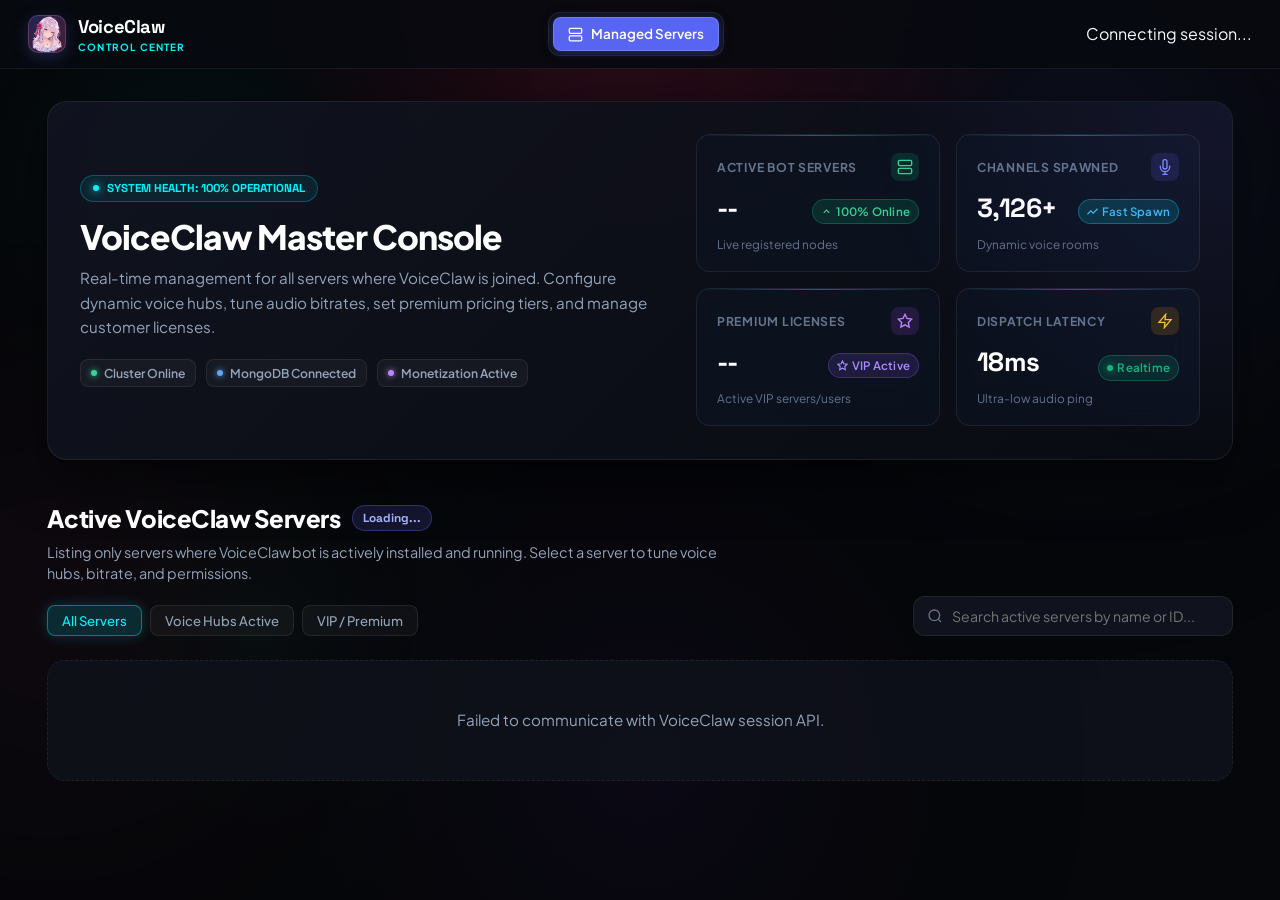
==== commit 7b36d9ac: "feat(auth): 100% pure Discord OAuth2 login, remove master key UI, support bot owner/server owner/ext" ====
--- a/dashboard.html
+++ b/dashboard.html
@@ -823,6 +823,14 @@
           <svg width="15" height="15" viewBox="0 0 24 24" fill="none" stroke="currentColor" stroke-width="2"><circle cx="12" cy="12" r="3"/><path d="M19.4 15a1.65 1.65 0 0 0 .33 1.82l.06.06a2 2 0 0 1 0 2.83 2 2 0 0 1-2.83 0l-.06-.06a1.65 1.65 0 0 0-1.82-.33 1.65 1.65 0 0 0-1 1.51V21a2 2 0 0 1-2 2 2 2 0 0 1-2-2v-.09A1.65 1.65 0 0 0 9 19.4a1.65 1.65 0 0 0-1.82.33l-.06.06a2 2 0 0 1-2.83 0 2 2 0 0 1 0-2.83l.06-.06a1.65 1.65 0 0 0 .33-1.82 1.65 1.65 0 0 0-1.51-1H3a2 2 0 0 1-2-2 2 2 0 0 1 2-2h.09A1.65 1.65 0 0 0 4.6 9a1.65 1.65 0 0 0-.33-1.82l-.06-.06a2 2 0 0 1 0-2.83 2 2 0 0 1 2.83 0l.06.06a1.65 1.65 0 0 0 1.82.33H9a1.65 1.65 0 0 0 1-1.51V3a2 2 0 0 1 2-2 2 2 0 0 1 2 2v.09a1.65 1.65 0 0 0 1 1.51 1.65 1.65 0 0 0 1.82-.33l.06-.06a2 2 0 0 1 2.83 0 2 2 0 0 1 0 2.83l-.06.06a1.65 1.65 0 0 0-.33 1.82V9a1.65 1.65 0 0 0 1.51 1H21a2 2 0 0 1 2 2 2 2 0 0 1-2 2h-.09a1.65 1.65 0 0 0-1.51 1z"/></svg>
 
           Toggle Features
+
+        </button>
+
+        <button type="button" class="creator-subtab" data-subtab="access">
+
+          <svg width="15" height="15" viewBox="0 0 24 24" fill="none" stroke="currentColor" stroke-width="2"><path d="M17 21v-2a4 4 0 0 0-4-4H5a4 4 0 0 0-4 4v2"/><circle cx="9" cy="7" r="4"/><path d="M23 21v-2a4 4 0 0 0-3-3.87"/><path d="M16 3.13a4 4 0 0 1 0 7.75"/></svg>
+
+          Extra Owners
 
         </button>
 
@@ -1657,6 +1665,72 @@
 
         </div>
 
+        <!-- SUBTAB 6: EXTRA OWNERS & SERVER ACCESS -->
+        <div class="creator-tab-pane" id="paneAccess">
+          <div class="setup-section-card">
+            <div class="setup-section-header">
+              <div class="setup-section-title">
+                <div class="setup-title-icon purple">
+                  <svg width="18" height="18" viewBox="0 0 24 24" fill="none" stroke="currentColor" stroke-width="2"><path d="M17 21v-2a4 4 0 0 0-4-4H5a4 4 0 0 0-4 4v2"/><circle cx="9" cy="7" r="4"/><path d="M23 21v-2a4 4 0 0 0-3-3.87"/><path d="M16 3.13a4 4 0 0 1 0 7.75"/></svg>
+                </div>
+                <div>
+                  <h4 style="margin:0 0 4px 0; font-size:1.05rem; font-weight:700;">Server Co-Owners & Extra Ownership</h4>
+                  <p style="margin:0; font-size:0.84rem; color:var(--text-muted);">
+                    Only the Discord Server Owner and designated Extra Owners can configure VoiceClaw hubs, bitrates, and access this web dashboard.
+                  </p>
+                </div>
+              </div>
+            </div>
+
+            <!-- Add Extra Owner Input -->
+            <div style="margin-top:1.25rem; display:flex; gap:0.75rem; align-items:center; flex-wrap:wrap;">
+              <input type="text" id="inputExtraOwnerId" class="dash-input" placeholder="Enter Discord User ID (e.g. 1281114279948582923)" style="flex:1; min-width:260px;">
+              <button type="button" class="btn btn-primary" id="btnAddExtraOwner" style="white-space:nowrap;">
+                <svg width="14" height="14" viewBox="0 0 24 24" fill="none" stroke="currentColor" stroke-width="2.5"><line x1="12" y1="5" x2="12" y2="19"/><line x1="5" y1="12" x2="19" y2="12"/></svg>
+                Grant Extra Ownership
+              </button>
+            </div>
+
+            <!-- Current Extra Owners List -->
+            <div style="margin-top:1.5rem;">
+              <h5 style="font-size:0.88rem; font-weight:700; color:var(--text-secondary); margin-bottom:0.75rem; text-transform:uppercase; letter-spacing:0.04em;">Active Extra Owners</h5>
+              <div id="extraOwnersList" style="display:flex; flex-direction:column; gap:0.6rem;">
+                <div style="padding:1rem; border-radius:10px; background:rgba(255,255,255,0.02); border:1px dashed var(--border-color); color:var(--text-muted); font-size:0.88rem; text-align:center;">
+                  Loading extra owners...
+                </div>
+              </div>
+            </div>
+          </div>
+
+          <!-- Bot Super Owner Controls (Server Ban / Leave) -->
+          <div class="setup-section-card" id="cardOwnerSuperControls" style="display:none; border-color:rgba(239,68,68,0.2); background:rgba(239,68,68,0.02);">
+            <div class="setup-section-header">
+              <div class="setup-section-title">
+                <div class="setup-title-icon red" style="color:var(--accent-red); background:rgba(239,68,68,0.1);">
+                  <svg width="18" height="18" viewBox="0 0 24 24" fill="none" stroke="currentColor" stroke-width="2"><circle cx="12" cy="12" r="10"/><line x1="4.93" y1="4.93" x2="19.07" y2="19.07"/></svg>
+                </div>
+                <div>
+                  <h4 style="margin:0 0 4px 0; font-size:1.05rem; font-weight:700; color:var(--accent-red);">Master Bot Owner Controls</h4>
+                  <p style="margin:0; font-size:0.84rem; color:var(--text-muted);">
+                    Administrative actions reserved exclusively for VoiceClaw Bot Developer.
+                  </p>
+                </div>
+              </div>
+            </div>
+
+            <div style="margin-top:1.25rem; display:flex; gap:0.75rem; flex-wrap:wrap;">
+              <button type="button" class="btn" id="btnBanServer" style="background:rgba(239,68,68,0.15); color:#f87171; border:1px solid rgba(239,68,68,0.3);">
+                <svg width="14" height="14" viewBox="0 0 24 24" fill="none" stroke="currentColor" stroke-width="2"><circle cx="12" cy="12" r="10"/><line x1="4.93" y1="4.93" x2="19.07" y2="19.07"/></svg>
+                Ban Server From Bot
+              </button>
+              <button type="button" class="btn" id="btnLeaveServer" style="background:rgba(245,158,11,0.15); color:#fbbf24; border:1px solid rgba(245,158,11,0.3);">
+                <svg width="14" height="14" viewBox="0 0 24 24" fill="none" stroke="currentColor" stroke-width="2"><path d="M9 21H5a2 2 0 0 1-2-2V5a2 2 0 0 1 2-2h4"/><polyline points="16 17 21 12 16 7"/><line x1="21" y1="12" x2="9" y2="12"/></svg>
+                Force Bot Leave
+              </button>
+            </div>
+          </div>
+        </div>
+
 
 
 
@@ -1861,41 +1935,7 @@
 
   </div>
 
-  <!-- Owner Master Pass Modal -->
-  <div class="dash-modal-backdrop" id="adminAuthModal">
-    <div class="dash-modal-card" style="max-width: 440px;">
-      <div class="dash-modal-header">
-        <div class="dash-modal-title-group">
-          <div class="guild-modal-avatar" style="color:var(--accent-cyan); background:rgba(0,242,254,0.1);">
-            <svg width="20" height="20" viewBox="0 0 24 24" fill="none" stroke="currentColor" stroke-width="2"><rect x="3" y="11" width="18" height="11" rx="2" ry="2"/><path d="M7 11V7a5 5 0 0 1 10 0v4"/></svg>
-          </div>
-          <div>
-            <div class="dash-modal-title">Owner Master Login</div>
-            <div class="dash-modal-subtitle">Authenticate with bot owner credentials</div>
-          </div>
-        </div>
-        <button class="dash-modal-close" id="btnCloseAdminAuthModal">
-          <svg width="14" height="14" viewBox="0 0 24 24" fill="none" stroke="currentColor" stroke-width="2.5"><line x1="18" y1="6" x2="6" y2="18"/><line x1="6" y1="6" x2="18" y2="18"/></svg>
-        </button>
-      </div>
-      <div class="dash-modal-body">
-        <div class="config-group">
-          <label class="config-label">
-            <span class="label-main">Master Admin Password</span>
-            <span class="config-hint">Defined in your VPS environment</span>
-          </label>
-          <input type="password" id="adminAuthPasswordInput" class="dash-input" placeholder="Enter master password..." autocomplete="current-password">
-          <div id="adminAuthError" style="color:#ef4444; font-size:0.8rem; margin-top:8px; display:none;"></div>
-        </div>
-      </div>
-      <div class="dash-modal-footer">
-        <button type="button" class="btn btn-secondary" id="btnCancelAdminAuthModal">Cancel</button>
-        <button type="button" class="btn btn-primary" id="btnSubmitAdminAuth">Unlock Console</button>
-      </div>
-    </div>
-  </div>
-
-  <script src="/dashboard.js?v=4.3"></script>
+  <script src="/dashboard.js?v=4.4"></script>
 
 </body>
 
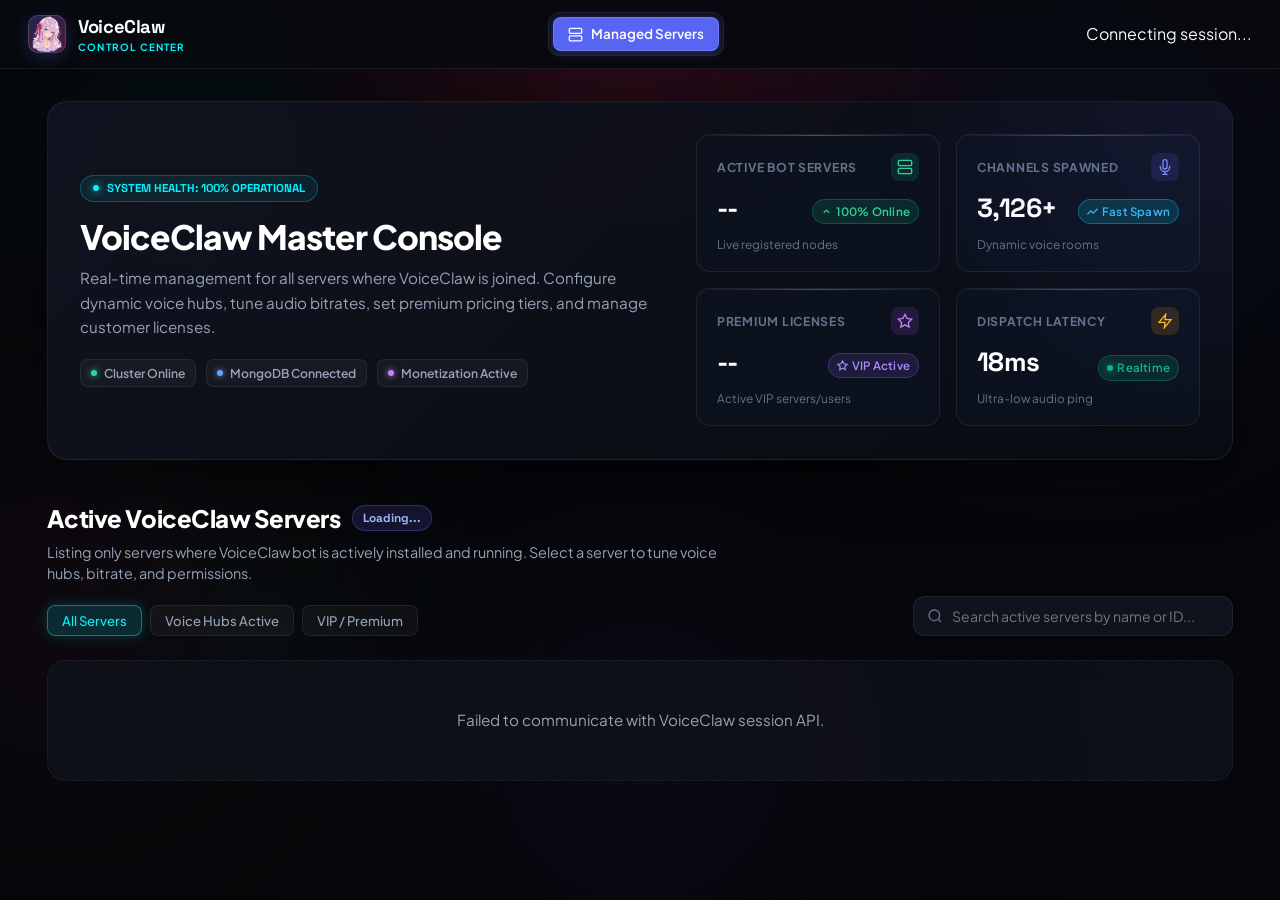
==== commit 3331e983: "style(dashboard): completely remove Discord Client Secret banner from UI" ====
--- a/dashboard.html
+++ b/dashboard.html
@@ -1935,7 +1935,7 @@
 
   </div>
 
-  <script src="/dashboard.js?v=4.4"></script>
+  <script src="/dashboard.js?v=4.5"></script>
 
 </body>
 
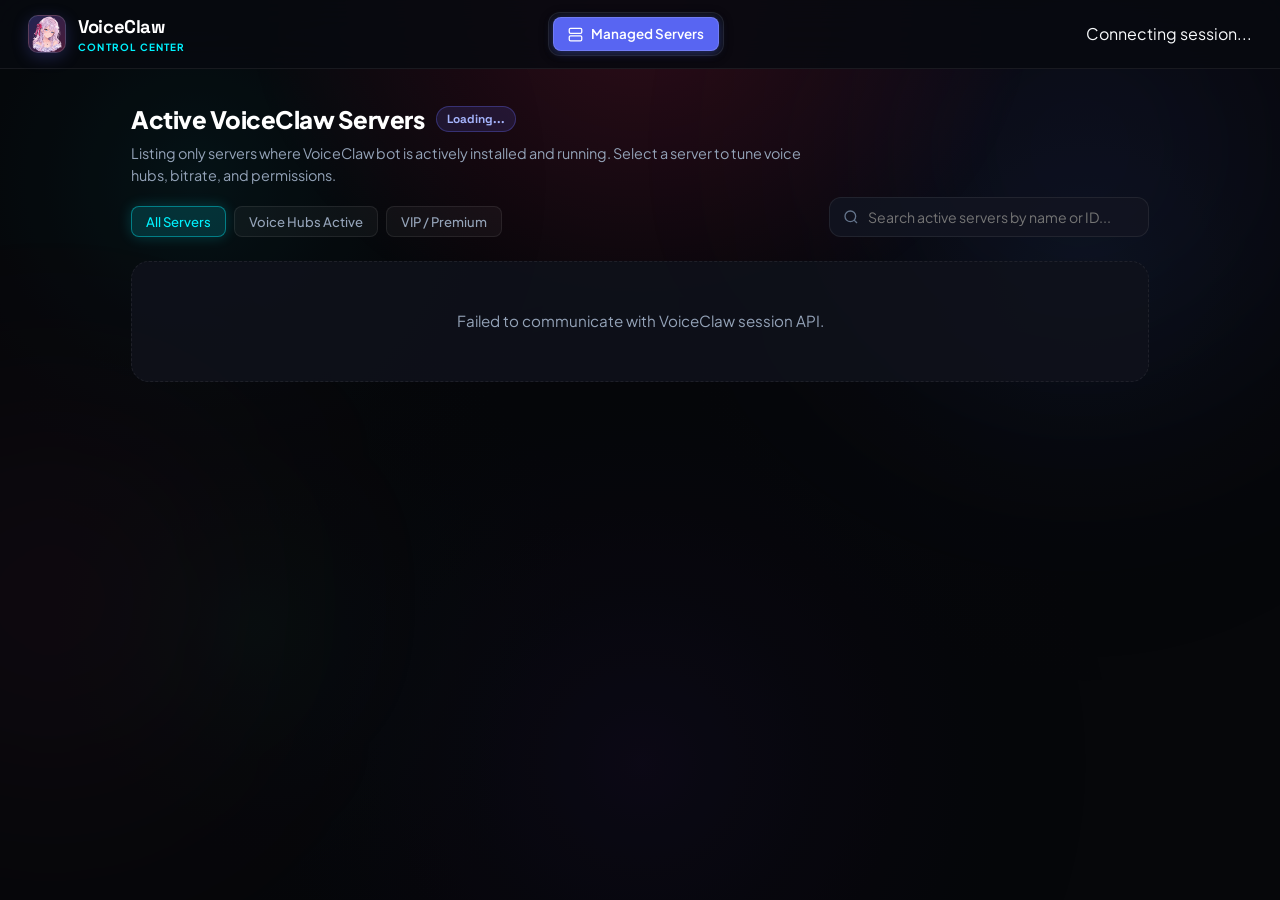
==== commit 4d83aa26: "style(dashboard): remove top hero master console card and stats block" ====
--- a/dashboard.html
+++ b/dashboard.html
@@ -157,106 +157,7 @@
 
     
 
-    <!-- Hero / Command Overview Card -->
-
-    <section class="dash-hero-card">
-
-      <div class="dash-hero-grid">
-
-        <div class="dash-hero-left">
-
-          <div class="dash-hero-tag">
-
-            <span class="hero-tag-glow"></span>
-
-            <span>SYSTEM HEALTH: 100% OPERATIONAL</span>
-
-          </div>
-
-          <h1 id="welcomeUser" class="dash-hero-title">VoiceClaw Master Console</h1>
-
-          <p class="dash-hero-sub">
-
-            Real-time management for all servers where VoiceClaw is joined. Configure dynamic voice hubs, tune audio bitrates, set premium pricing tiers, and manage customer licenses.
-
-          </p>
-
-          <div class="dash-quick-badges">
-
-            <span class="quick-chip"><span class="chip-dot emerald"></span> Cluster Online</span>
-
-            <span class="quick-chip"><span class="chip-dot blue"></span> MongoDB Connected</span>
-
-            <span class="quick-chip"><span class="chip-dot purple"></span> Monetization Active</span>
-
-          </div>
-
-        </div>
-
-
-
-        <!-- Metric KPI Cards (Liquid Glossium + Analytics Trend) -->
-        <div class="dash-stat-grid">
-          <div class="dash-stat-box" data-tilt>
-            <div class="dash-stat-top">
-              <span class="dash-stat-lbl">Active Bot Servers</span>
-              <div class="stat-icon-wrapper emerald">
-                <svg width="16" height="16" viewBox="0 0 24 24" fill="none" stroke="currentColor" stroke-width="2"><rect x="2" y="2" width="20" height="8" rx="2" ry="2"/><rect x="2" y="14" width="20" height="8" rx="2" ry="2"/><line x1="6" y1="6" x2="6.01" y2="6"/><line x1="6" y1="18" x2="6.01" y2="18"/></svg>
-              </div>
-            </div>
-            <div class="stat-number-row">
-              <span class="dash-stat-num" id="statGuildsCount">--</span>
-              <span class="kpi-trend-pill success"><svg width="11" height="11" viewBox="0 0 24 24" fill="none" stroke="currentColor" stroke-width="2.5"><polyline points="18 15 12 9 6 15"/></svg> 100% Online</span>
-            </div>
-            <span class="dash-stat-sub">Live registered nodes</span>
-          </div>
-
-          <div class="dash-stat-box" data-tilt>
-            <div class="dash-stat-top">
-              <span class="dash-stat-lbl">Channels Spawned</span>
-              <div class="stat-icon-wrapper blue">
-                <svg width="16" height="16" viewBox="0 0 24 24" fill="none" stroke="currentColor" stroke-width="2"><path d="M12 1a3 3 0 0 0-3 3v8a3 3 0 0 0 6 0V4a3 3 0 0 0-3-3z"/><path d="M19 10v2a7 7 0 0 1-14 0v-2"/><line x1="12" y1="19" x2="12" y2="23"/><line x1="8" y1="23" x2="16" y2="23"/></svg>
-              </div>
-            </div>
-            <div class="stat-number-row">
-              <span class="dash-stat-num" id="statChannelsSpawned">3,126+</span>
-              <span class="kpi-trend-pill cyan"><svg width="11" height="11" viewBox="0 0 24 24" fill="none" stroke="currentColor" stroke-width="2.5"><polyline points="23 6 13.5 15.5 8.5 10.5 1 18"/></svg> Fast Spawn</span>
-            </div>
-            <span class="dash-stat-sub">Dynamic voice rooms</span>
-          </div>
-
-          <div class="dash-stat-box" data-tilt>
-            <div class="dash-stat-top">
-              <span class="dash-stat-lbl">Premium Licenses</span>
-              <div class="stat-icon-wrapper purple">
-                <svg width="16" height="16" viewBox="0 0 24 24" fill="none" stroke="currentColor" stroke-width="2"><polygon points="12 2 15.09 8.26 22 9.27 17 14.14 18.18 21.02 12 17.77 5.82 21.02 7 14.14 2 9.27 8.91 8.26 12 2"/></svg>
-              </div>
-            </div>
-            <div class="stat-number-row">
-              <span class="dash-stat-num" id="statPremiumCount">--</span>
-              <span class="kpi-trend-pill purple"><svg width="11" height="11" viewBox="0 0 24 24" fill="none" stroke="currentColor" stroke-width="2.5"><polygon points="12 2 15.09 8.26 22 9.27 17 14.14 18.18 21.02 12 17.77 5.82 21.02 7 14.14 2 9.27 8.91 8.26 12 2"/></svg> VIP Active</span>
-            </div>
-            <span class="dash-stat-sub">Active VIP servers/users</span>
-          </div>
-
-          <div class="dash-stat-box" data-tilt>
-            <div class="dash-stat-top">
-              <span class="dash-stat-lbl">Dispatch Latency</span>
-              <div class="stat-icon-wrapper amber">
-                <svg width="16" height="16" viewBox="0 0 24 24" fill="none" stroke="currentColor" stroke-width="2"><polygon points="13 2 3 14 12 14 11 22 21 10 12 10 13 2"/></svg>
-              </div>
-            </div>
-            <div class="stat-number-row">
-              <span class="dash-stat-num" id="statSpawnRate">18ms</span>
-              <span class="kpi-trend-pill emerald"><span class="kpi-live-dot"></span> Realtime</span>
-            </div>
-            <span class="dash-stat-sub">Ultra-low audio ping</span>
-          </div>
-        </div>
-
-      </div>
-
-    </section>
+
 
 
 
@@ -1935,7 +1836,7 @@
 
   </div>
 
-  <script src="/dashboard.js?v=4.5"></script>
+  <script src="/dashboard.js?v=4.6"></script>
 
 </body>
 
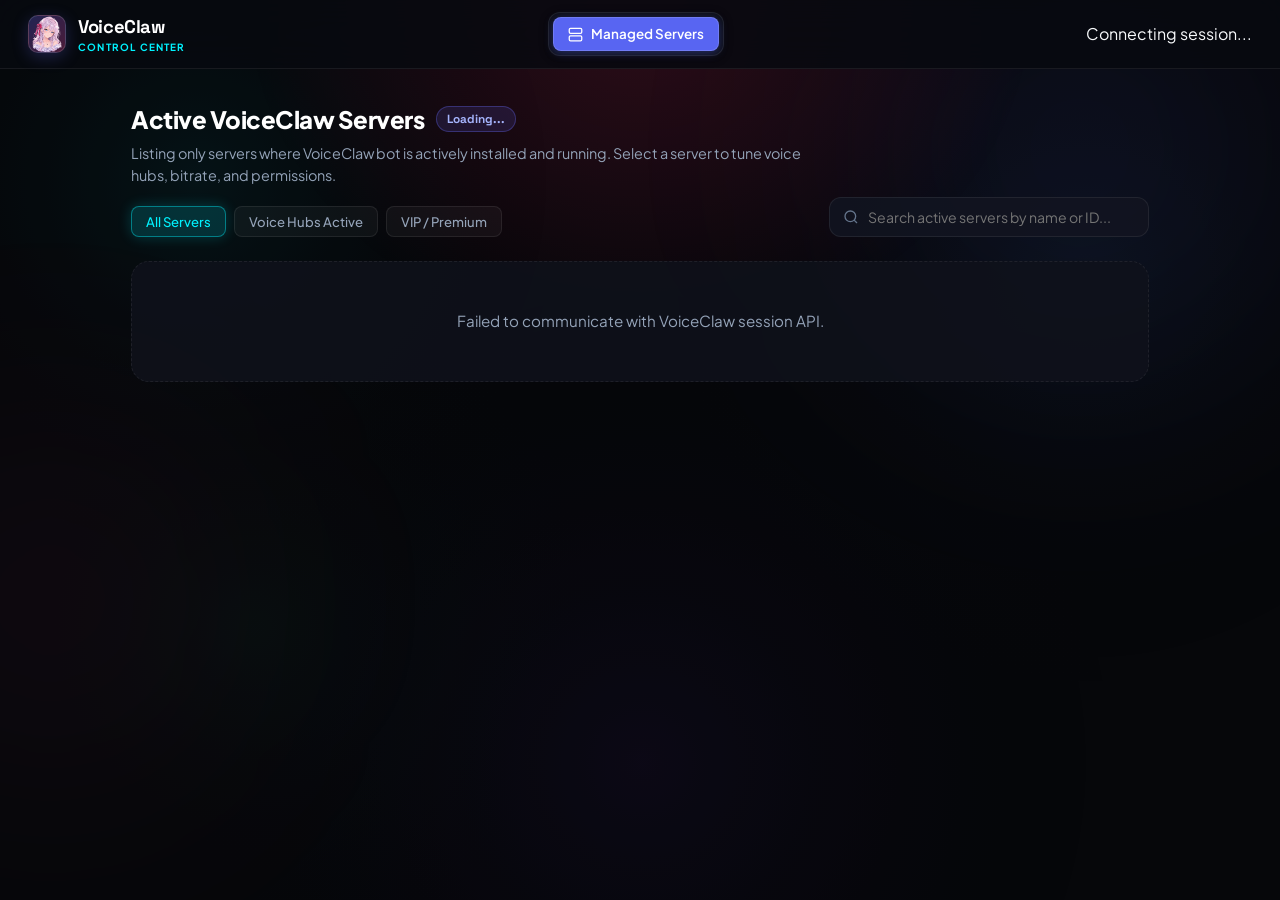
==== commit 3225f6cc: "fix(dashboard): update live preview members to WHISPER and DARSHON owner profile" ====
--- a/dashboard.html
+++ b/dashboard.html
@@ -1317,18 +1317,15 @@
               <!-- Mock Members inside spawned channel -->
               <div class="mock-user-tree">
                 <div class="mock-user-item">
-                  <img src="/favicon.png" class="mock-user-pfp" alt="User Avatar">
+                  <img src="/favicon.png" class="mock-user-pfp" alt="WHISPER">
                   <span class="mock-user-name">WHISPER</span>
                   <span class="mock-crown" title="Channel Owner">👑</span>
                   <span class="mock-voice-activity"></span>
                 </div>
-                <div class="mock-user-item secondary">
-                  <div class="mock-user-pfp-placeholder">VC</div>
-                  <span class="mock-user-name">Ordinary Sojib</span>
-                  <svg class="mock-muted-icon" width="14" height="14" viewBox="0 0 24 24" fill="none" stroke="currentColor" stroke-width="2">
-                    <line x1="1" y1="1" x2="23" y2="23"/>
-                    <path d="M9 9v3a3 3 0 0 0 5.12 2.12M15 9.34V4a3 3 0 0 0-5.94-.6"/>
-                  </svg>
+                <div class="mock-user-item">
+                  <img src="https://cdn.discordapp.com/avatars/1281114279948582923/a_6e876478cad012f7e56259015854b4bf.png?size=64" class="mock-user-pfp" alt="DARSHON" onerror="this.src='/favicon.png'">
+                  <span class="mock-user-name">DARSHON</span>
+                  <span class="mock-voice-activity"></span>
                 </div>
               </div>
 
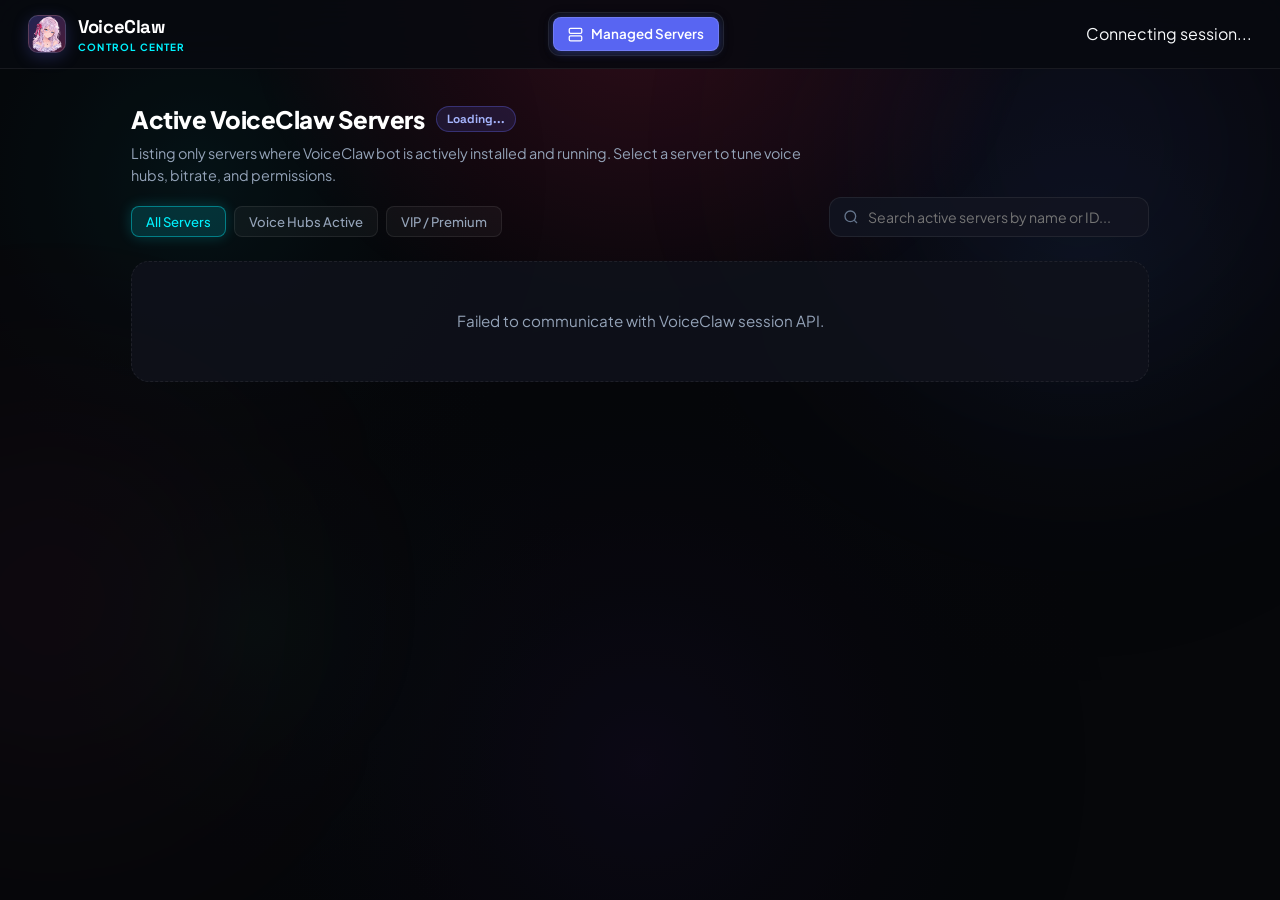
==== commit cac52bf2: "fix(dashboard): protect owner-only tabs (pricing, licenses) from showing on mobile css for regular a" ====
--- a/dashboard.html
+++ b/dashboard.html
@@ -26,9 +26,9 @@
 
 
 
-  <link rel="stylesheet" href="/style.css?v=4.3">
-
-  <link rel="stylesheet" href="/dashboard.css?v=4.3">
+  <link rel="stylesheet" href="/style.css?v=4.8">
+
+  <link rel="stylesheet" href="/dashboard.css?v=4.8">
 
 </head>
 
@@ -113,7 +113,7 @@
 
         </button>
 
-        <button class="dash-nav-tab" data-tab="pricing" id="tabPricingBtn" style="display:none;">
+        <button class="dash-nav-tab owner-only-hidden" data-tab="pricing" id="tabPricingBtn" style="display:none !important;">
 
           <svg width="15" height="15" viewBox="0 0 24 24" fill="none" stroke="currentColor" stroke-width="2"><polygon points="12 2 15.09 8.26 22 9.27 17 14.14 18.18 21.02 12 17.77 5.82 21.02 7 14.14 2 9.27 8.91 8.26 12 2"/></svg>
 
@@ -123,7 +123,7 @@
 
         </button>
 
-        <button class="dash-nav-tab" data-tab="licenses" id="tabLicensesBtn" style="display:none;">
+        <button class="dash-nav-tab owner-only-hidden" data-tab="licenses" id="tabLicensesBtn" style="display:none !important;">
 
           <svg width="15" height="15" viewBox="0 0 24 24" fill="none" stroke="currentColor" stroke-width="2"><path d="M12 22s8-4 8-10V5l-8-3-8 3v7c0 6 8 10 8 10z"/></svg>
 
@@ -1833,7 +1833,7 @@
 
   </div>
 
-  <script src="/dashboard.js?v=4.6"></script>
+  <script src="/dashboard.js?v=4.8"></script>
 
 </body>
 
--- a/dashboard.css
+++ b/dashboard.css
@@ -1241,6 +1241,19 @@
 /* ==========================================================================
    Navigation Tabs & Section Switcher
    ========================================================================== */
+.owner-only-hidden,
+.dash-nav-tab.owner-only-hidden,
+#tabPricingBtn.owner-only-hidden,
+#tabLicensesBtn.owner-only-hidden,
+.dash-nav-tab[style*="display: none"],
+.dash-nav-tab[style*="display:none"],
+#tabPricingBtn[style*="display: none"],
+#tabPricingBtn[style*="display:none"],
+#tabLicensesBtn[style*="display: none"],
+#tabLicensesBtn[style*="display:none"] {
+  display: none !important;
+}
+
 .dash-nav-tab {
   background: transparent;
   border: 1px solid transparent;
@@ -3123,12 +3136,12 @@
     display: inline !important;
   }
 
-  /* Nav Tabs - Equal 3-Column Side-by-Side Segmented Bar (Zero cut-off) */
+  /* Nav Tabs - Equal Dynamic Side-by-Side Segmented Bar (Zero cut-off) */
   .dash-nav-center {
     width: 100% !important;
     order: 3;
-    display: grid !important;
-    grid-template-columns: repeat(3, 1fr) !important;
+    display: flex !important;
+    align-items: center !important;
     gap: 4px !important;
     padding: 3px !important;
     background: rgba(14, 18, 28, 0.95) !important;
@@ -3143,7 +3156,8 @@
 
   .dash-nav-tab,
   .dash-nav-item {
-    display: flex !important;
+    display: flex;
+    flex: 1 1 0;
     align-items: center !important;
     justify-content: center !important;
     white-space: nowrap !important;
@@ -3156,6 +3170,19 @@
     height: 36px !important;
     box-sizing: border-box !important;
     gap: 5px !important;
+  }
+
+  .owner-only-hidden,
+  .dash-nav-tab.owner-only-hidden,
+  #tabPricingBtn.owner-only-hidden,
+  #tabLicensesBtn.owner-only-hidden,
+  .dash-nav-tab[style*="display: none"],
+  .dash-nav-tab[style*="display:none"],
+  #tabPricingBtn[style*="display: none"],
+  #tabPricingBtn[style*="display:none"],
+  #tabLicensesBtn[style*="display: none"],
+  #tabLicensesBtn[style*="display:none"] {
+    display: none !important;
   }
 
   .dash-nav-tab svg {
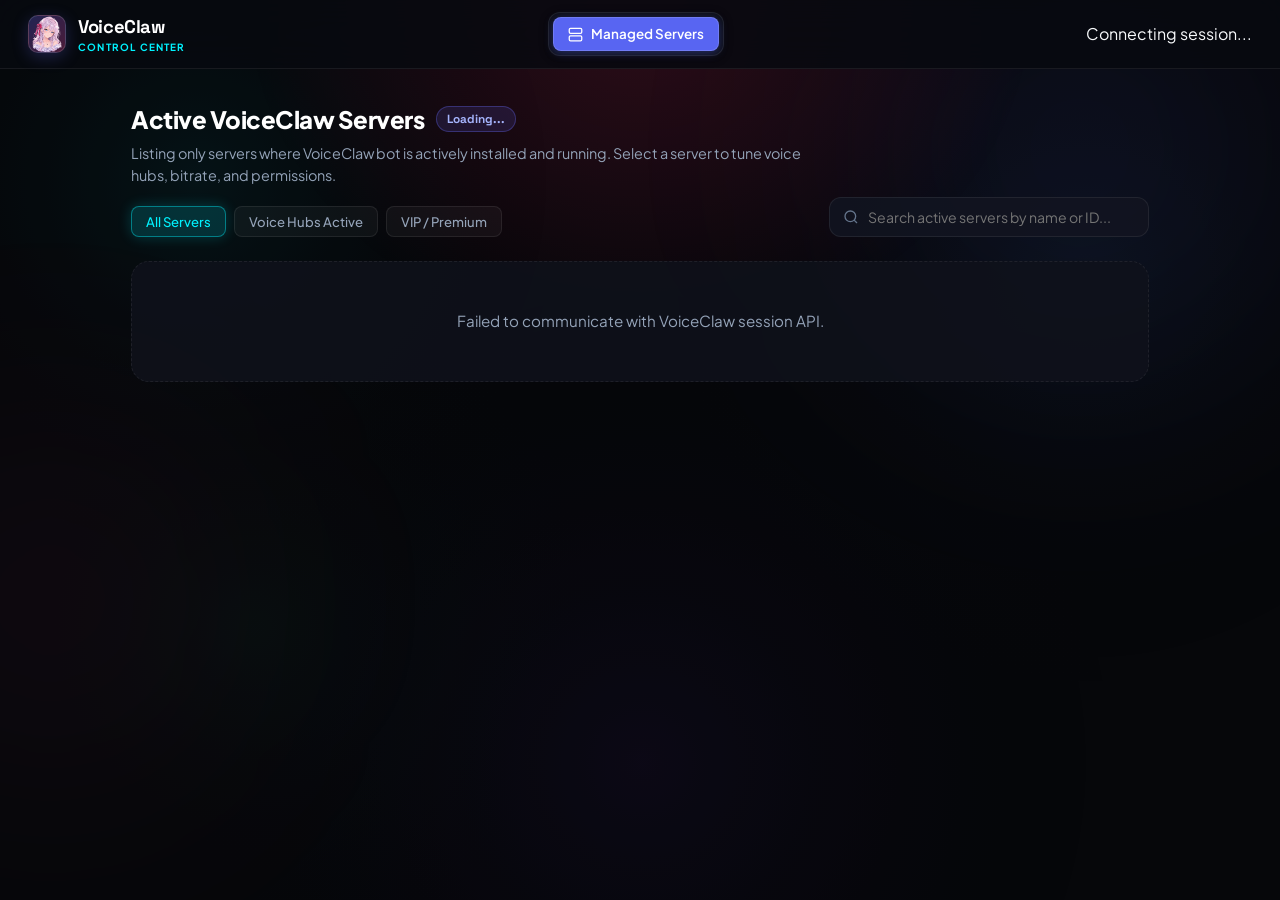
==== commit 02ebcc8a: "fix(ui): disable jittery 3D card tilt and rebuild responsive mobile creator modal layout" ====
--- a/dashboard.html
+++ b/dashboard.html
@@ -26,9 +26,9 @@
 
 
 
-  <link rel="stylesheet" href="/style.css?v=4.8">
-
-  <link rel="stylesheet" href="/dashboard.css?v=4.8">
+  <link rel="stylesheet" href="/style.css?v=5.0">
+
+  <link rel="stylesheet" href="/dashboard.css?v=5.0">
 
 </head>
 
@@ -1260,7 +1260,7 @@
           </div>
 
           <!-- Interactive Discord Voice Channel Simulator (Liquid Glossium) -->
-          <div class="discord-simulator-card" id="discordSimulatorCard" data-tilt>
+          <div class="discord-simulator-card" id="discordSimulatorCard">
             <div class="simulator-card-header">
               <div class="sim-header-left">
                 <div class="discord-sim-icon">
@@ -1833,7 +1833,7 @@
 
   </div>
 
-  <script src="/dashboard.js?v=4.8"></script>
+  <script src="/dashboard.js?v=5.0"></script>
 
 </body>
 
--- a/dashboard.css
+++ b/dashboard.css
@@ -640,7 +640,7 @@
 }
 
 .guild-card:hover {
-  transform: translateY(-3px);
+  transform: none;
   border-color: var(--border-hover);
   background: var(--bg-surface-hover);
   box-shadow: 0 16px 40px rgba(0, 0, 0, 0.65), 0 0 20px rgba(99, 102, 241, 0.1);
@@ -3405,59 +3405,312 @@
     justify-content: center;
   }
 
-  /* 8. Server Management Fullscreen Modal on Phone */
+  /* 8. Server Management Fullscreen Creator Modal on Phone */
+  .dash-modal-backdrop,
   .modal-overlay {
-    padding: 0;
-  }
-
+    padding: 0 !important;
+    align-items: flex-end !important;
+  }
+
+  .creator-modal-card,
   .modal-content,
   .dash-modal {
     width: 100vw !important;
     max-width: 100vw !important;
     height: 100vh !important;
     max-height: 100vh !important;
+    height: 100dvh !important;
+    max-height: 100dvh !important;
     border-radius: 0 !important;
     margin: 0 !important;
-    display: flex;
-    flex-direction: column;
-  }
-
-  .dash-modal-header {
-    padding: 12px 14px;
-    flex-shrink: 0;
-  }
-
+    border: none !important;
+    display: flex !important;
+    flex-direction: column !important;
+    overflow: hidden !important;
+  }
+
+  /* Creator Modal Top: Breadcrumbs & Close Button */
+  .creator-modal-top {
+    padding: 12px 14px 6px 14px !important;
+    display: flex !important;
+    align-items: center !important;
+    justify-content: space-between !important;
+    flex-shrink: 0 !important;
+  }
+
+  .creator-breadcrumbs {
+    font-size: 0.72rem !important;
+    gap: 4px !important;
+    white-space: nowrap !important;
+    overflow: hidden !important;
+    text-overflow: ellipsis !important;
+    max-width: calc(100% - 40px) !important;
+  }
+
+  .creator-breadcrumbs .bc-current {
+    padding: 2px 8px !important;
+  }
+
+  .dash-modal-close {
+    width: 32px !important;
+    height: 32px !important;
+    flex-shrink: 0 !important;
+  }
+
+  /* Creator Modal Title Row: 2-Row Stack for Mobile */
+  .creator-modal-title-row {
+    flex-direction: column !important;
+    align-items: flex-start !important;
+    gap: 8px !important;
+    padding: 0 14px 12px 14px !important;
+    border-bottom: 1px solid rgba(255, 255, 255, 0.06) !important;
+    flex-shrink: 0 !important;
+  }
+
+  .creator-title-left {
+    width: 100% !important;
+    display: flex !important;
+    align-items: center !important;
+    gap: 8px !important;
+  }
+
+  .creator-plus-icon {
+    width: 28px !important;
+    height: 28px !important;
+    font-size: 1.05rem !important;
+    border-radius: 8px !important;
+    flex-shrink: 0 !important;
+  }
+
+  .creator-title-left h2 {
+    font-size: 1.15rem !important;
+    font-weight: 700 !important;
+    white-space: nowrap !important;
+    overflow: hidden !important;
+    text-overflow: ellipsis !important;
+    margin: 0 !important;
+    flex: 1 !important;
+  }
+
+  .creator-date-pill {
+    font-size: 0.68rem !important;
+    padding: 2px 7px !important;
+    flex-shrink: 0 !important;
+  }
+
+  .creator-title-badges {
+    width: 100% !important;
+    display: flex !important;
+    flex-wrap: wrap !important;
+    align-items: center !important;
+    gap: 6px !important;
+  }
+
+  .creator-badge {
+    font-size: 0.7rem !important;
+    padding: 3px 9px !important;
+    border-radius: 6px !important;
+  }
+
+  /* Creator Subtabs Navigation: Smooth Finger Swiping */
+  .creator-subtabs-nav,
   .dash-modal-tabs {
-    padding: 0 12px;
-    overflow-x: auto;
-    -webkit-overflow-scrolling: touch;
-    scrollbar-width: none;
-    flex-shrink: 0;
-  }
+    padding: 6px 12px !important;
+    gap: 6px !important;
+    overflow-x: auto !important;
+    -webkit-overflow-scrolling: touch !important;
+    scrollbar-width: none !important;
+    flex-shrink: 0 !important;
+    display: flex !important;
+  }
+
+  .creator-subtabs-nav::-webkit-scrollbar,
   .dash-modal-tabs::-webkit-scrollbar {
-    display: none;
-  }
-
+    display: none !important;
+  }
+
+  .creator-subtab,
   .modal-tab-btn {
-    white-space: nowrap;
-    padding: 8px 12px;
-    font-size: 0.8rem;
-  }
-
+    padding: 6px 12px !important;
+    font-size: 0.78rem !important;
+    white-space: nowrap !important;
+    flex-shrink: 0 !important;
+    border-radius: 8px !important;
+    gap: 6px !important;
+  }
+
+  .creator-subtab svg {
+    width: 13px !important;
+    height: 13px !important;
+  }
+
+  /* Creator Modal Body: Clean Padding */
+  .creator-modal-body,
   .dash-modal-body {
-    flex: 1;
-    overflow-y: auto;
-    padding: 14px 12px;
-  }
-
+    padding: 12px 12px 30px 12px !important;
+    flex: 1 !important;
+    overflow-y: auto !important;
+    -webkit-overflow-scrolling: touch !important;
+  }
+
+  .setup-section-card {
+    padding: 14px 12px !important;
+    border-radius: 12px !important;
+    margin-top: 14px !important;
+  }
+
+  .setup-section-header {
+    margin-bottom: 12px !important;
+    padding-bottom: 10px !important;
+  }
+
+  .setup-section-title {
+    font-size: 0.9rem !important;
+    gap: 6px !important;
+  }
+
+  .setup-section-desc {
+    font-size: 0.72rem !important;
+    line-height: 1.35 !important;
+  }
+
+  /* Grid Conversions: 2-Col on Desktop -> 1-Col Stack on Phone (where 2 rows make sense) */
+  .creator-2col-grid {
+    display: flex !important;
+    flex-direction: column !important;
+    gap: 14px !important;
+  }
+
+  .creator-col {
+    width: 100% !important;
+  }
+
+  /* Quick Presets Grid: EXACTLY 2 Equal Columns on Phone */
+  .hub-presets-grid {
+    display: grid !important;
+    grid-template-columns: repeat(2, 1fr) !important;
+    gap: 8px !important;
+  }
+
+  .hub-preset-card {
+    padding: 10px 8px !important;
+    border-radius: 10px !important;
+  }
+
+  .preset-icon-svg {
+    width: 30px !important;
+    height: 30px !important;
+    margin-bottom: 6px !important;
+  }
+
+  .preset-icon-svg svg {
+    width: 16px !important;
+    height: 16px !important;
+  }
+
+  .preset-name {
+    font-size: 0.78rem !important;
+  }
+
+  .preset-meta {
+    font-size: 0.68rem !important;
+  }
+
+  /* Toggle Groups on Phone: Clean Space-Between */
+  .toggle-group {
+    display: flex !important;
+    align-items: center !important;
+    justify-content: space-between !important;
+    padding: 12px !important;
+    gap: 10px !important;
+    border-radius: 10px !important;
+  }
+
+  .toggle-text-wrap {
+    max-width: calc(100% - 54px) !important;
+    flex: 1 !important;
+  }
+
+  .toggle-title {
+    font-size: 0.82rem !important;
+  }
+
+  .toggle-group .c-help-text {
+    font-size: 0.72rem !important;
+    line-height: 1.35 !important;
+    margin-top: 2px !important;
+  }
+
+  .switch {
+    flex-shrink: 0 !important;
+  }
+
+  /* Deploy Hub Action Footer on Phone */
+  .hub-deploy-footer {
+    flex-direction: column !important;
+    align-items: stretch !important;
+    gap: 12px !important;
+    padding: 12px 14px !important;
+    margin-top: 16px !important;
+  }
+
+  .hub-deploy-hint {
+    font-size: 0.74rem !important;
+    line-height: 1.35 !important;
+  }
+
+  .btn-deploy-hub {
+    width: 100% !important;
+    justify-content: center !important;
+    padding: 10px 14px !important;
+    font-size: 0.86rem !important;
+  }
+
+  /* Discord Simulator Card on Phone */
+  .discord-simulator-card {
+    margin-top: 16px !important;
+    padding: 12px !important;
+    border-radius: 12px !important;
+  }
+
+  .simulator-card-header {
+    flex-direction: column !important;
+    align-items: flex-start !important;
+    gap: 6px !important;
+  }
+
+  .sim-live-badge {
+    align-self: flex-start !important;
+  }
+
+  .discord-mock-container {
+    padding: 10px !important;
+  }
+
+  .mock-channel-row {
+    padding: 7px 10px !important;
+  }
+
+  /* Modal Footer: 2 Buttons Side-by-Side on Phone */
+  .creator-modal-card .dash-modal-footer,
   .dash-modal-footer {
-    padding: 12px 14px;
-    flex-shrink: 0;
-    gap: 8px;
-  }
+    padding: 12px 14px !important;
+    gap: 8px !important;
+    display: flex !important;
+    flex-direction: row !important;
+    flex-shrink: 0 !important;
+  }
+
+  .creator-modal-card .dash-modal-footer .btn,
+  .creator-modal-card .dash-modal-footer button,
   .dash-modal-footer .btn {
-    flex: 1;
-    justify-content: center;
+    flex: 1 1 0 !important;
+    padding: 10px 12px !important;
+    font-size: 0.85rem !important;
+    font-weight: 700 !important;
+    justify-content: center !important;
+    text-align: center !important;
+    white-space: nowrap !important;
   }
 
   /* 9. Role Powers Panel on Phone */
@@ -3904,8 +4157,16 @@
   backdrop-filter: blur(20px) saturate(140%) !important;
   -webkit-backdrop-filter: blur(20px) saturate(140%) !important;
   overflow: hidden;
-  transition: transform 0.25s cubic-bezier(0.16, 1, 0.3, 1), border-color 0.3s ease, box-shadow 0.3s ease !important;
-  will-change: transform;
+  transition: border-color 0.25s ease, box-shadow 0.25s ease, background 0.25s ease !important;
+  transform: none !important;
+}
+
+.dash-stat-box:hover,
+.guild-card:hover,
+.setup-section-card:hover,
+.admin-pricing-card:hover,
+.discord-simulator-card:hover {
+  transform: none !important;
 }
 
 .dash-stat-box::before,
